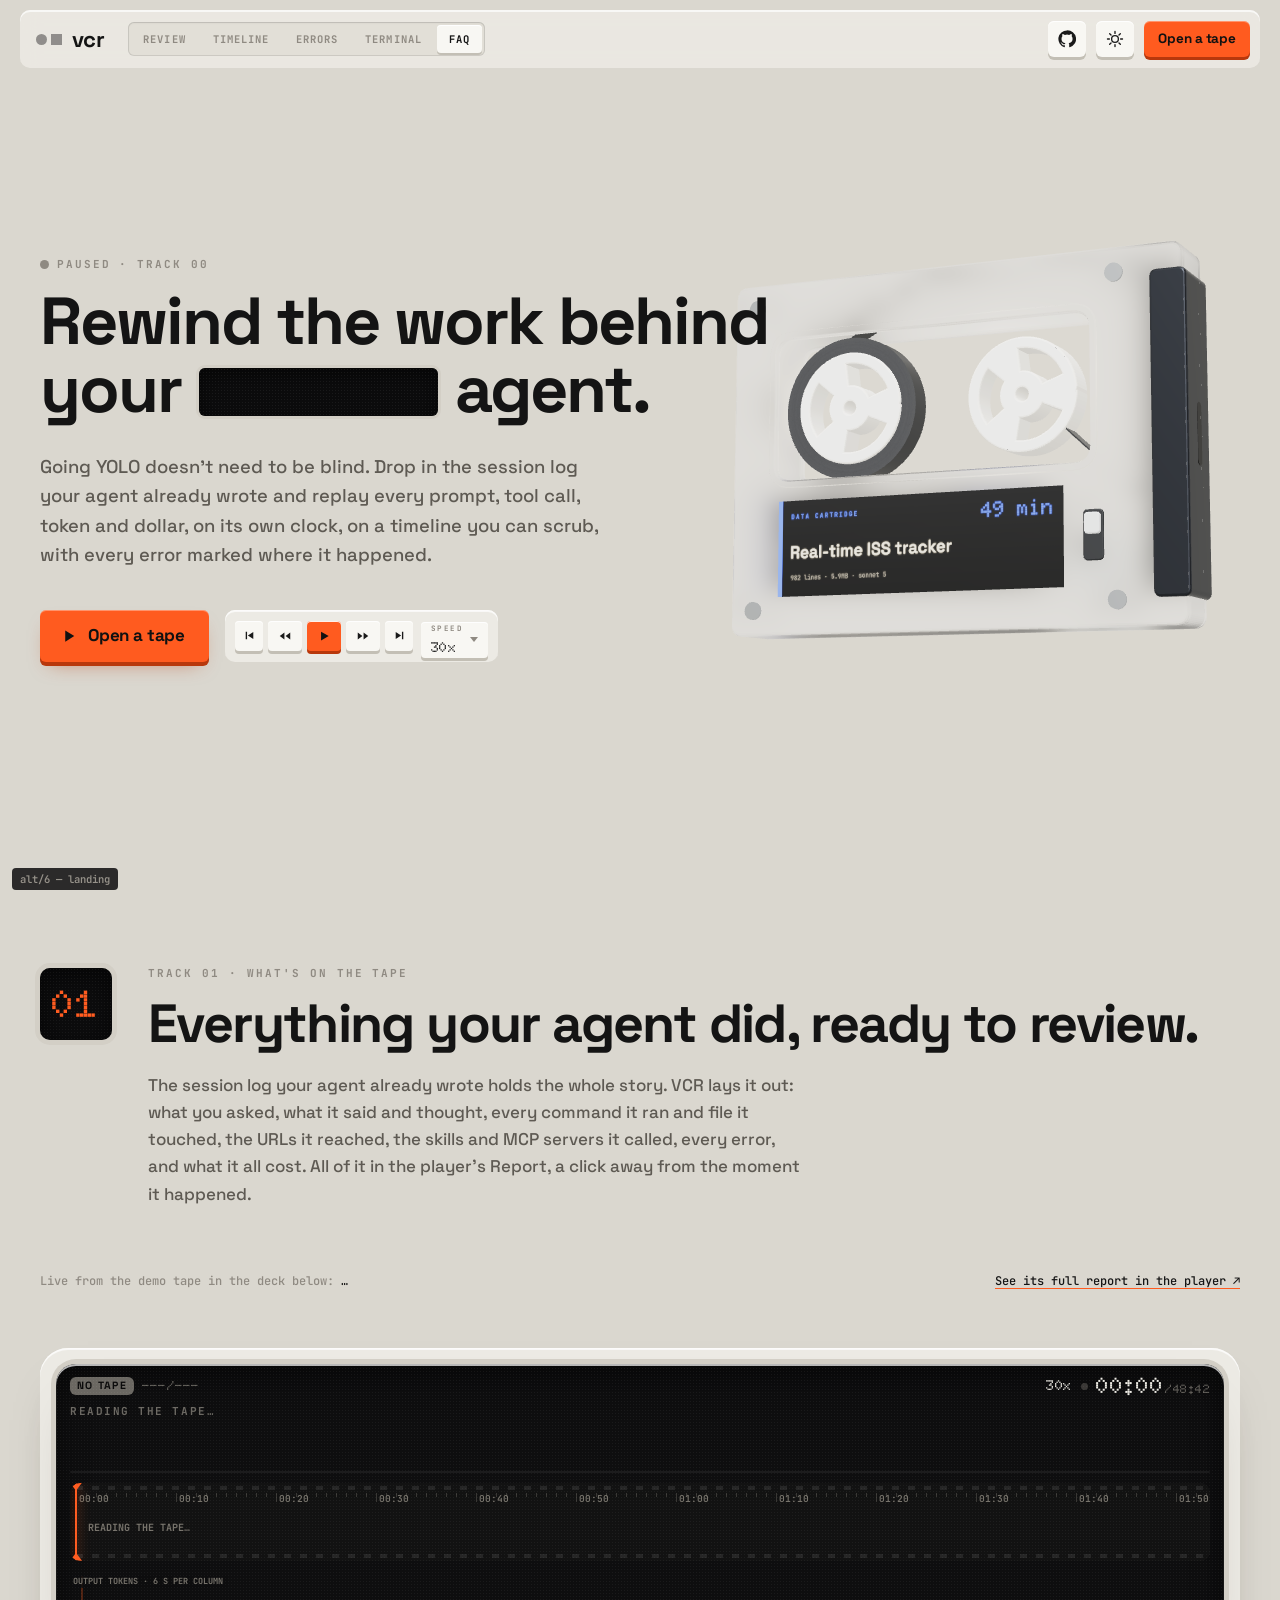
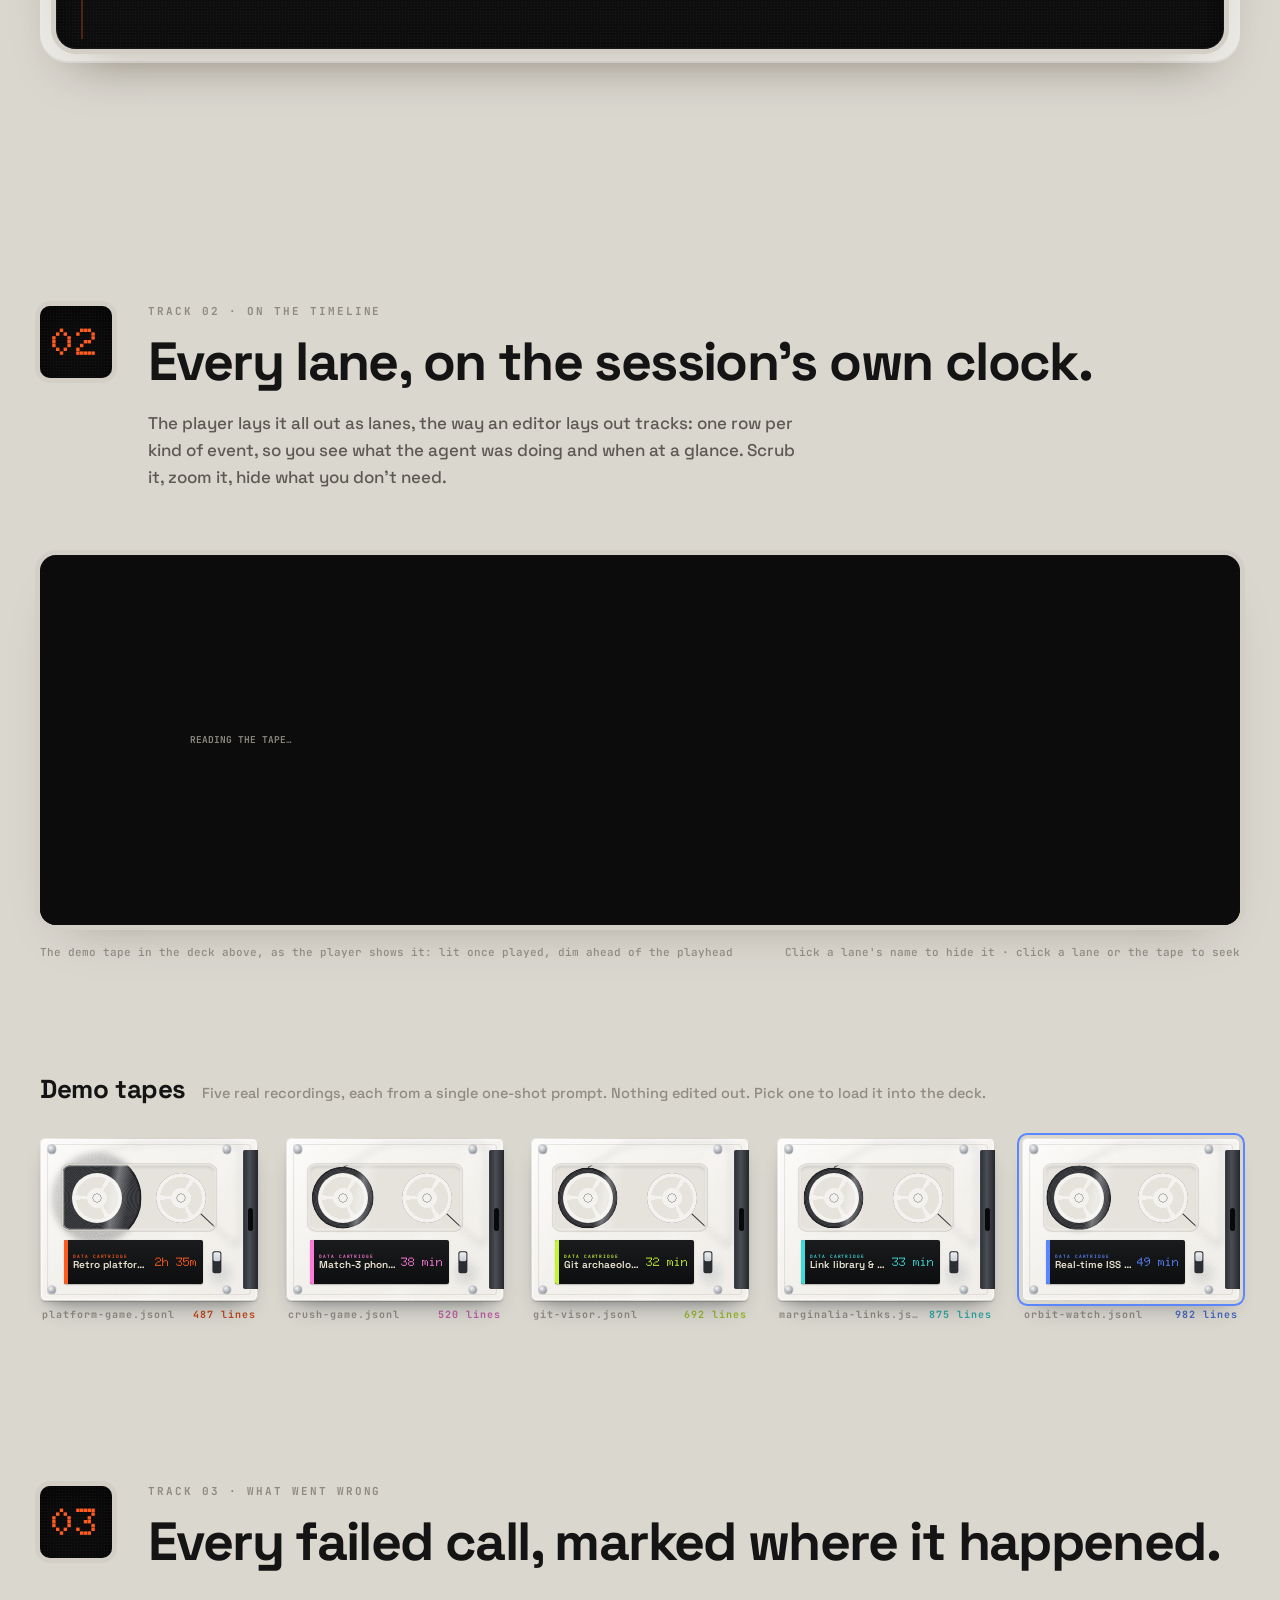
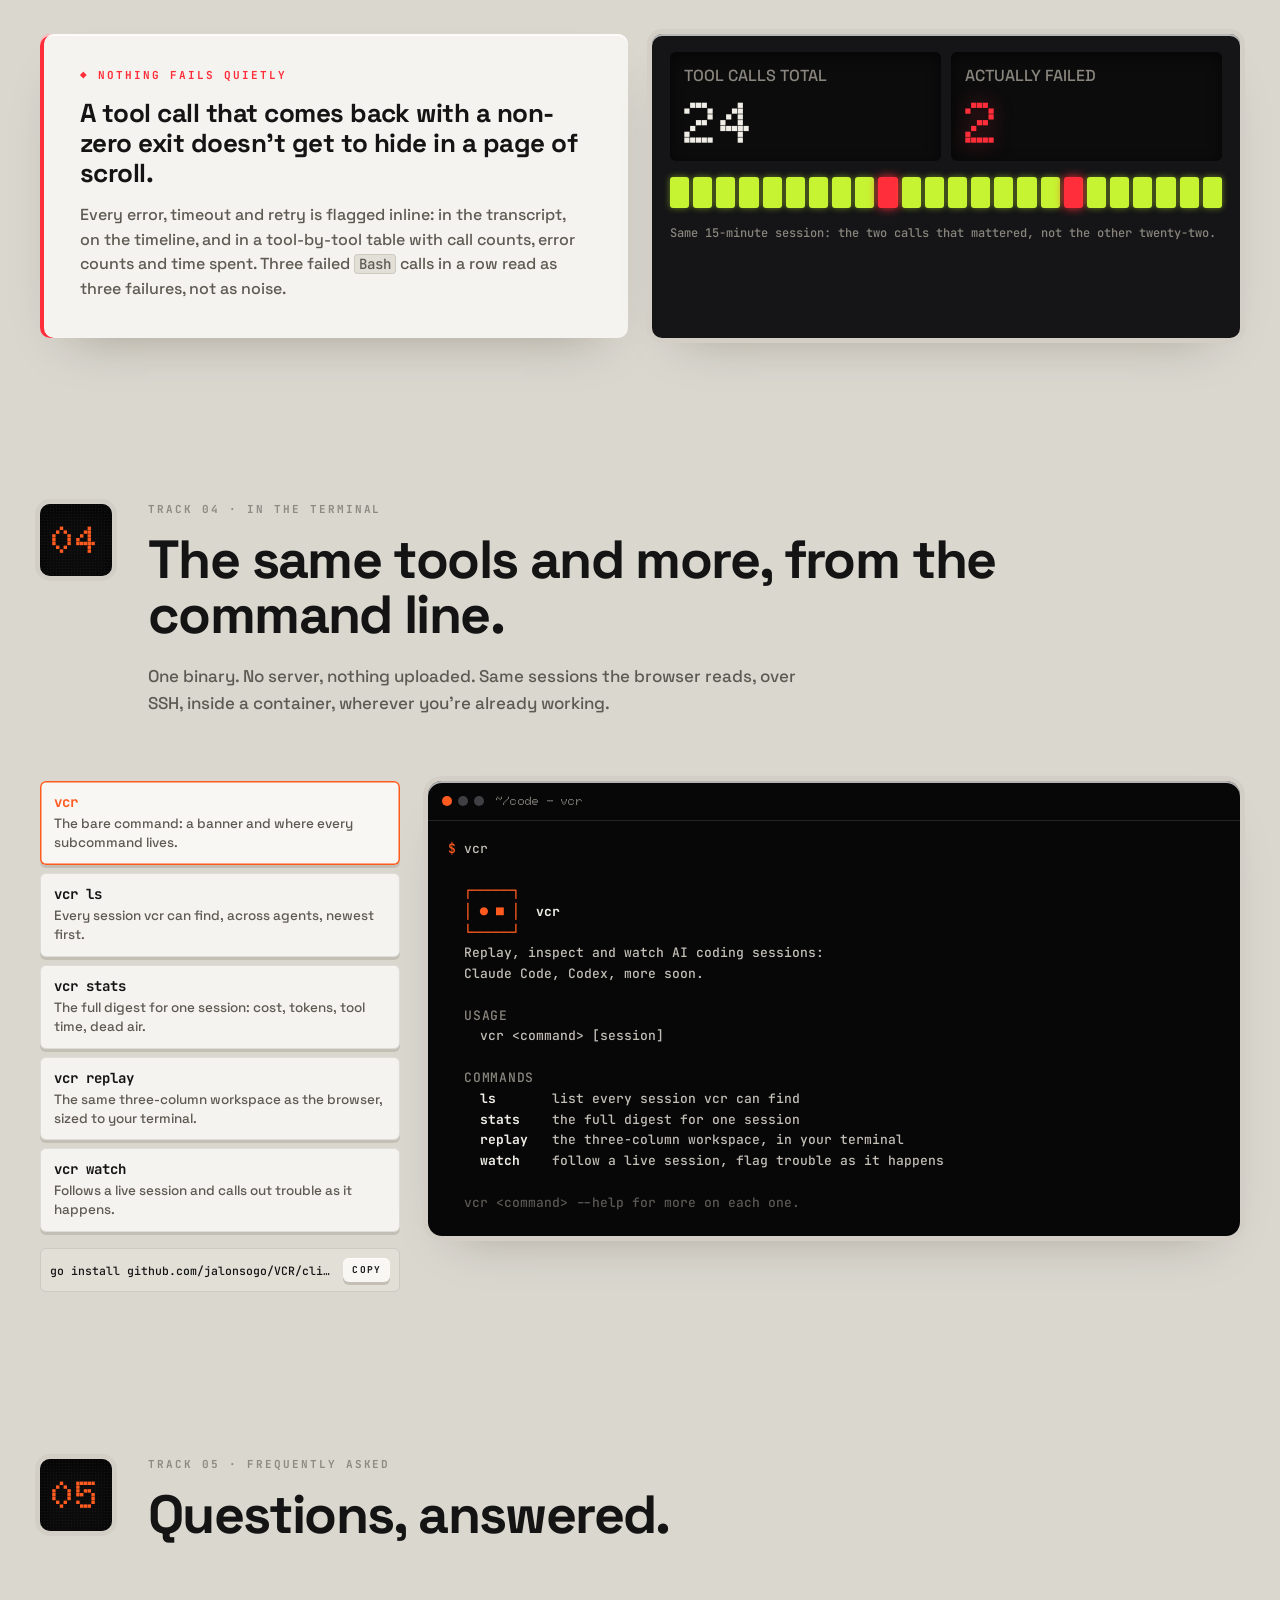
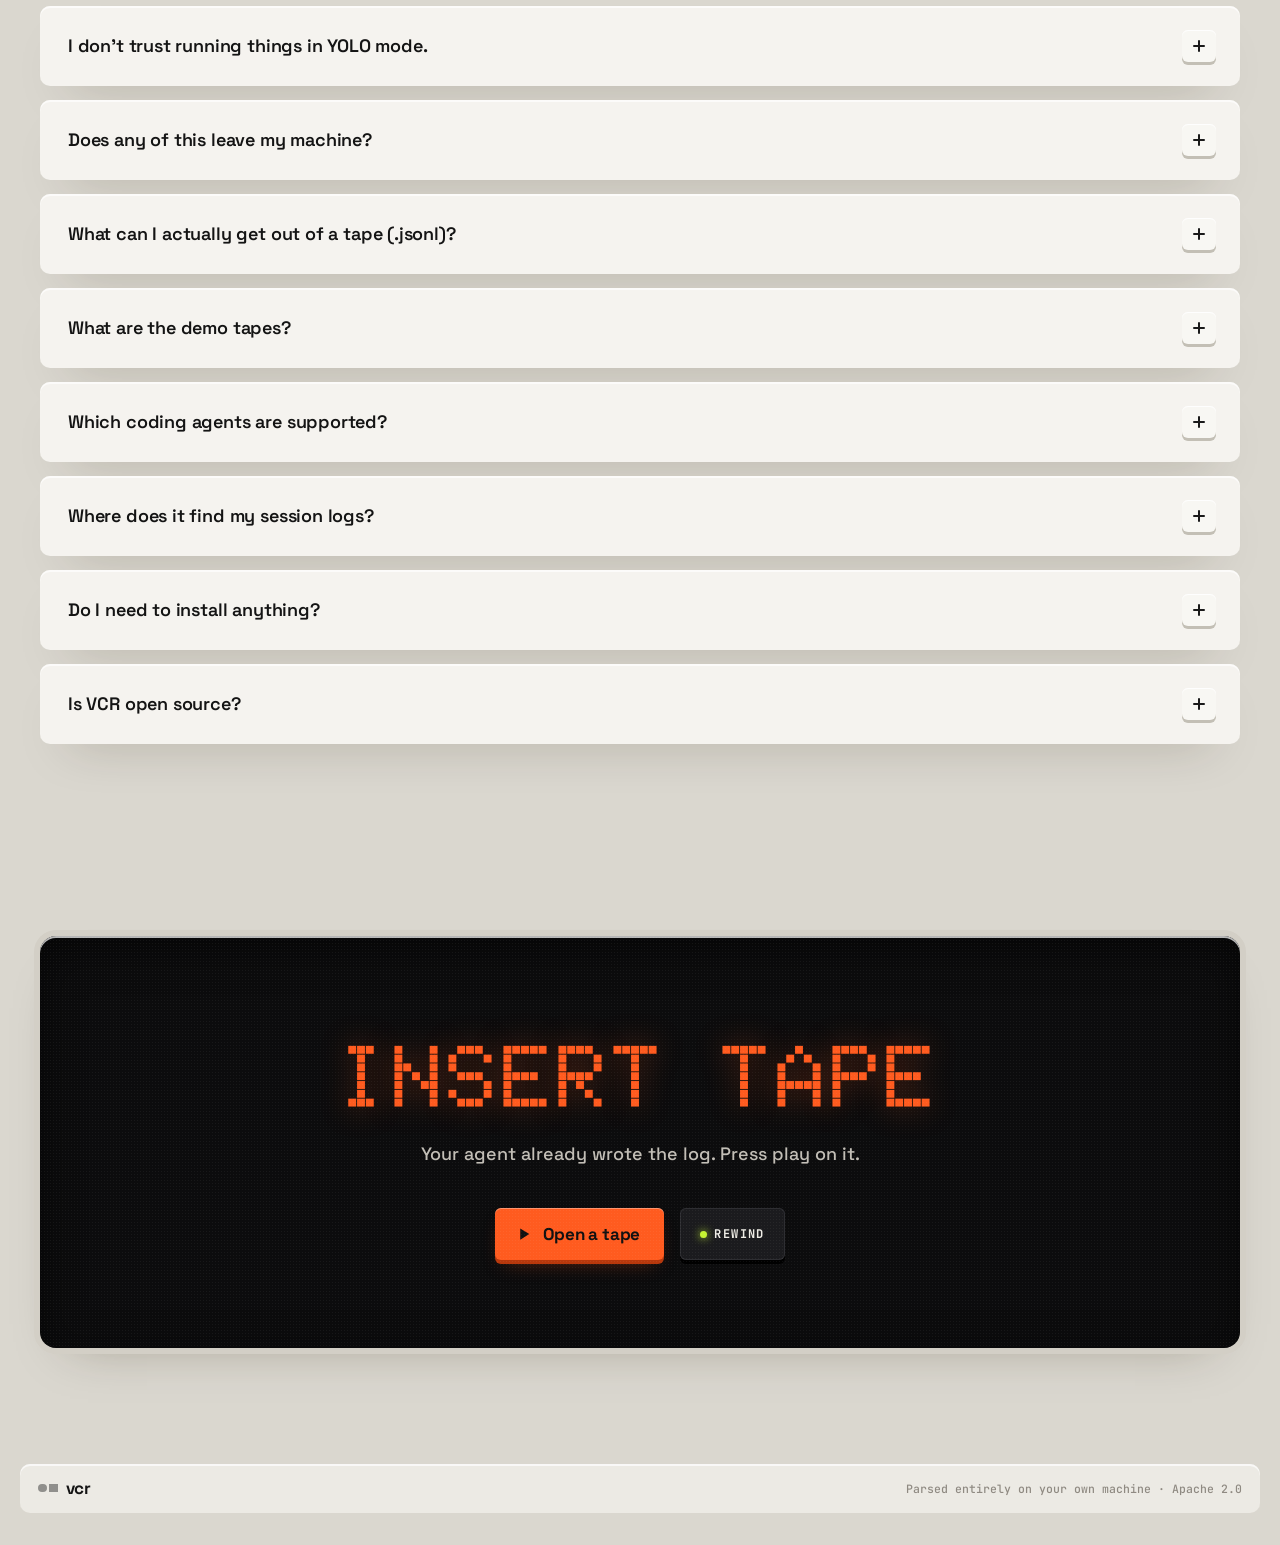
==== index.html @ 1a827876 "Initial commit: VCR landing page, player, and 3D cartridge assets Vendors Three.js r160 locally and " ====
<!doctype html>
<html lang="en">
<head>
<meta charset="utf-8">
<meta name="viewport" content="width=device-width, initial-scale=1">
<meta name="color-scheme" content="light dark">
<title>VCR — Rewind the work</title>
<meta name="description" content="Drop in the session log your coding agent already wrote and replay every prompt, tool call, token and dollar on a timeline you can scrub.">
<link rel="preconnect" href="https://fonts.googleapis.com">
<link rel="preconnect" href="https://fonts.gstatic.com" crossorigin>
<link href="https://fonts.googleapis.com/css2?family=Doto:wght@700;900&family=JetBrains+Mono:wght@400;500;600;700&family=Space+Grotesk:wght@400;500;600;700&display=swap" rel="stylesheet">
<script>
  // Same key as the player, so the theme carries over when you open a tape.
  try { var th = localStorage.getItem('vcr-ds-theme'); if (th === 'dark' || th === 'light') document.documentElement.setAttribute('data-theme', th); } catch (e) {}
</script>
<link rel="stylesheet" href="landing.css">
<link rel="stylesheet" href="cartridge.css">
<link rel="stylesheet" href="shelf.css">
</head>
<body>

<!-- ───────────── Top bar ───────────── -->
<header class="bar" id="bar">
  <a class="brand" href="#top" aria-label="VCR home"><span class="mk" aria-hidden="true"><i class="sp"></i><i class="st"></i></span>vcr</a>
  <nav class="seg nav" aria-label="Sections">
    <a class="seg-btn" href="#review">Review</a>
    <a class="seg-btn" href="#timeline">Timeline</a>
    <a class="seg-btn" href="#errors">Errors</a>
    <a class="seg-btn" href="#cli">Terminal</a>
    <a class="seg-btn" href="#faq">FAQ</a>
  </nav>
  <span class="grow"></span>
  <a class="mini-key" href="https://github.com/jalonsogo/VCR" aria-label="GitHub repository" title="GitHub">
    <svg viewBox="0 0 24 24" class="fill"><path d="M12 .5a11.5 11.5 0 0 0-3.64 22.41c.58.1.79-.25.79-.56v-2c-3.2.7-3.88-1.37-3.88-1.37-.52-1.33-1.28-1.69-1.28-1.69-1.05-.72.08-.7.08-.7 1.16.08 1.77 1.19 1.77 1.19 1.03 1.77 2.7 1.26 3.36.96.1-.75.4-1.26.73-1.55-2.55-.29-5.24-1.28-5.24-5.69 0-1.26.45-2.28 1.19-3.09-.12-.29-.52-1.46.11-3.05 0 0 .97-.31 3.17 1.18a11 11 0 0 1 5.77 0c2.2-1.49 3.17-1.18 3.17-1.18.63 1.59.23 2.76.11 3.05.74.81 1.19 1.83 1.19 3.09 0 4.42-2.69 5.39-5.26 5.68.41.36.78 1.06.78 2.14v3.17c0 .31.21.67.8.56A11.5 11.5 0 0 0 12 .5z"/></svg>
  </a>
  <button class="mini-key theme-key" id="btnTheme" aria-label="Toggle theme" title="Toggle theme (T)">
    <svg class="i-sun" viewBox="0 0 24 24"><circle cx="12" cy="12" r="4.5"/><path d="M12 2v2.5M12 19.5V22M2 12h2.5M19.5 12H22M4.9 4.9l1.8 1.8M17.3 17.3l1.8 1.8M4.9 19.1l1.8-1.8M17.3 6.7l1.8-1.8"/></svg>
    <svg class="i-moon" viewBox="0 0 24 24"><path d="M20 14.5A8 8 0 0 1 9.5 4a8 8 0 1 0 10.5 10.5z"/></svg>
  </button>
  <a class="cta-key sm" href="player.html" data-open-tape>Open a tape</a>
</header>

<main id="top">

  <!-- ───────────── Hero ───────────── -->
  <section class="hero">
    <div class="hero-copy">
      <!-- the tape's status, from the deck below (landing-deck.js) -->
      <p class="eyebrow hero-status" id="heroStatus" data-state="pause"><span class="rec-dot"></span><span id="heroState">PAUSED</span> · TRACK 00</p>
      <h1 class="hero-title">Rewind the work behind <br>your
        <span class="agent-slot" id="agentSlot" aria-live="polite" aria-label="CLAUDE CODE">
          <canvas class="agent-logo" id="agentLogo" aria-hidden="true"></canvas><span class="dot" id="agentName">CLAUDE CODE</span>
        </span>
        agent.
      </h1>
      <p class="lede">Going YOLO doesn't need to be blind. Drop in the session log your agent already wrote and replay every prompt, tool call, token and dollar, on its own clock, on a timeline you can scrub, with every error marked where it happened.</p>
      <div class="cta-row">
        <a class="cta-key" href="player.html" data-open-tape>
          <svg viewBox="0 0 24 24"><path d="M7 4.5v15l12-7.5z"/></svg>Open a tape
        </a>
        <!-- the demo deck's transport and speed, small, beside the main action (cartridge.js finds them by id) -->
        <div class="cart-keys" role="group" aria-label="Play the demo tape">
      <div class="keys">
        <button class="pkey sm" id="startBtn" aria-label="Go to start" title="Go to start (Home)"><svg viewBox="0 0 24 24"><path d="M5 5h2.5v14H5zM19 5.5v13L9 12z"/></svg></button>
        <button class="pkey" id="rewBtn" aria-label="Previous event, hold to rewind" title="Tap: previous event · hold: rewind (←)"><svg viewBox="0 0 24 24"><path d="M11 6 3 12l8 6V6zm10 0-8 6 8 6V6z"/></svg></button>
        <button class="pkey play" id="playBtn" aria-label="Play" title="Play / pause (Space)">
          <svg class="i-play" viewBox="0 0 24 24"><path d="M7 4.5v15l13-7.5z"/></svg>
          <svg class="i-pause" viewBox="0 0 24 24"><path d="M6 4.5h4.5v15H6zM13.5 4.5H18v15h-4.5z"/></svg>
        </button>
        <button class="pkey" id="ffBtn" aria-label="Next event, hold to fast-forward" title="Tap: next event · hold: fast-forward (→)"><svg viewBox="0 0 24 24"><path d="M13 6l8 6-8 6V6zM3 6l8 6-8 6V6z"/></svg></button>
        <button class="pkey sm" id="endBtn" aria-label="Go to end" title="Go to end (End)"><svg viewBox="0 0 24 24"><path d="M16.5 5H19v14h-2.5zM5 5.5v13L15 12z"/></svg></button>
      </div>
      <div class="speed-menu">
        <button class="speed-btn" id="speedBtn" aria-haspopup="true" aria-expanded="false" aria-controls="speedPop" title="Speed and skip idle">
          <span class="speed-lbl">SPEED</span><b class="dot" id="speedBtnVal">30×</b><i class="caret" aria-hidden="true"></i>
        </button>
        <div class="speed-pop" id="speedPop" role="group" aria-label="Playback speed and skip idle" hidden>
          <div class="speed-row">
            <button class="pkey sm" id="speedDown" aria-label="Slower" title="Slower">−</button>
            <span class="speed-val dot" id="speedVal" aria-live="polite">30×</span>
            <button class="pkey sm" id="speedUp" aria-label="Faster" title="Faster">+</button>
          </div>
          <button class="tog-key" id="skipBtn" aria-pressed="false" title="Jump over the silences while playing"><i class="led"></i>SKIP IDLE</button>
        </div>
      </div>
        </div>
      </div>
    </div>

    <!-- a demo tape in 3D: drag to turn it; the deck below plays it (cartridge.js) -->
    <figure class="cart-stage hero-cart" id="stage" data-demo="orbit-watch" data-keys="deck" data-fit="tight">
      <canvas id="cv" aria-label="A 3D data cartridge holding a demo session. Drag to turn it."></canvas>
      <p class="cart-hint">Drag to turn · double-click to face it</p>
      <p class="cart-fallback"><span>This browser can&rsquo;t draw 3D. <a href="player.html">Open the player</a> instead.</span></p>
    </figure>
  </section>

  <!-- ───────────── Track 01: what's on the tape ───────────── -->
  <section class="track" id="review">
    <header class="track-head">
      <span class="track-no dot">01</span>
      <div>
        <p class="eyebrow">TRACK 01 · WHAT'S ON THE TAPE</p>
        <h2>Everything your agent did, ready to review.</h2>
        <p class="sub">The session log your agent already wrote holds the whole story. VCR lays it out: what you asked, what it said and thought, every command it ran and file it touched, the URLs it reached, the skills and MCP servers it called, every error, and what it all cost. All of it in the player's Report, a click away from the moment it happened.</p>
      </div>
    </header>
    <!-- live from the tape in the hero (landing-deck.js, alt/shared/tape-report.js) -->
    <p class="inv-note"><span>Live from the demo tape in the deck below: <b id="invTitle">…</b></span><a class="inv-link" id="invLink" href="player.html?view=report">See its full report in the player ↗</a></p>
    <div class="inv" id="inventory" aria-live="polite"></div>
  </section>

  <!-- the deck that plays the tape in the hero -->
  <section class="hero-deck" aria-label="Play the demo tape">
    <div class="deck">
      <div class="d5-screen" id="scr" data-kind="none" aria-live="off">
        <div class="d5-top"><span class="d5-kind" id="scrKind">NO TAPE</span><span class="d5-idx dot" id="scrIdx">---/---</span><span class="d5-gap"></span><span class="d5-state dot" id="scrState">❚❚</span></div>
        <div class="d5-clock dot"><span id="scrClock">00:00</span><span class="d5-total" id="scrTotal">/00:00</span></div>
        <div class="d5-main" id="scrMain"><div class="d5-title" id="scrTitle">—</div><div class="d5-body" id="scrBody"></div><div class="d5-run"><i id="scrRun"></i></div></div>
        <div class="d5-tapewrap">
          <canvas class="d5-tape" id="tape" role="slider" tabindex="0" aria-label="Tape. Drag it, or use the arrow keys" aria-valuemin="0" aria-valuemax="100"></canvas>
          <div class="d5-playhead" aria-hidden="true"></div>
        </div>
        <canvas class="d5-viz" id="viz" aria-label="Output tokens per 6 seconds. Hover a column for details."></canvas>
        <div class="d5-tip" id="vizTip" role="tooltip" hidden></div>
      </div>
      </div>
    </div>
  </section>

  <!-- ───────────── Track 02: on the timeline ───────────── -->
  <section class="track" id="timeline">
    <header class="track-head">
      <span class="track-no dot">02</span>
      <div>
        <p class="eyebrow">TRACK 02 · ON THE TIMELINE</p>
        <h2>Every lane, on the session's own clock.</h2>
        <p class="sub">The player lays it all out as lanes, the way an editor lays out tracks: one row per kind of event, so you see what the agent was doing and when at a glance. Scrub it, zoom it, hide what you don't need.</p>
      </div>
    </header>

    <!-- the player's lanes and its tape, following the tape in the hero (landing-deck.js) -->
    <figure class="lanes" id="lanes">
      <canvas id="lanesCv" role="slider" tabindex="0" aria-label="The demo session's lanes and tape. Click to seek." aria-valuemin="0" aria-valuemax="100"></canvas>
      <figcaption><span>The demo tape in the deck above, as the player shows it: lit once played, dim ahead of the playhead</span><span>Click a lane's name to hide it · click a lane or the tape to seek</span></figcaption>
    </figure>

    <!-- demo tapes -->
    <div class="shelf-head">
      <h3 class="shelf-title">Demo tapes</h3>
      <p>Five real recordings, each from a single one-shot prompt. Nothing edited out. Pick one to load it into the deck.</p>
    </div>
    <!-- the demo tapes as small cartridges: one loads into the deck above (cartridge.js builds them) -->
    <div class="mshelf" id="picker" role="group" aria-label="Demo tapes: load one into the deck above"></div>
  </section>

  <!-- ───────────── Track 03: errors ───────────── -->
  <section class="track" id="errors">
    <header class="track-head">
      <span class="track-no dot">03</span>
      <div>
        <p class="eyebrow">TRACK 03 · WHAT WENT WRONG</p>
        <h2>Every failed call, marked where it happened.</h2>
      </div>
    </header>

    <div class="err-grid">
      <article class="err-lead">
        <p class="eyebrow err">◆ NOTHING FAILS QUIETLY</p>
        <h3>A tool call that comes back with a non-zero exit doesn't get to hide in a page of scroll.</h3>
        <p>Every error, timeout and retry is flagged inline: in the transcript, on the timeline, and in a tool-by-tool table with call counts, error counts and time spent. Three failed <code>Bash</code> calls in a row read as three failures, not as noise.</p>
      </article>
      <div class="scope">
        <div class="scope-gauges">
          <div class="big-gauge"><span class="g-lab">TOOL CALLS TOTAL</span><span class="dot big-num">24</span></div>
          <div class="big-gauge err"><span class="g-lab">ACTUALLY FAILED</span><span class="dot big-num">2</span></div>
        </div>
        <div class="led-strip" id="ledStrip" aria-label="24 tool calls, 2 failed"></div>
        <p class="barnote">Same 15-minute session: the two calls that mattered, not the other twenty-two.</p>
      </div>
    </div>
  </section>

  <!-- ───────────── Track 04: terminal ───────────── -->
  <section class="track" id="cli">
    <header class="track-head">
      <span class="track-no dot">04</span>
      <div>
        <p class="eyebrow">TRACK 04 · IN THE TERMINAL</p>
        <h2>The same tools and more, from the command line.</h2>
        <p class="sub">One binary. No server, nothing uploaded. Same sessions the browser reads, over SSH, inside a container, wherever you're already working.</p>
      </div>
    </header>

    <div class="cli-grid">
      <div class="cmd-list" role="tablist" aria-label="Commands">
        <button class="cmd on" role="tab" aria-selected="true" data-pane="vcr"><b>vcr</b><span>The bare command: a banner and where every subcommand lives.</span></button>
        <button class="cmd" role="tab" aria-selected="false" data-pane="ls"><b>vcr ls</b><span>Every session vcr can find, across agents, newest first.</span></button>
        <button class="cmd" role="tab" aria-selected="false" data-pane="stats"><b>vcr stats</b><span>The full digest for one session: cost, tokens, tool time, dead air.</span></button>
        <button class="cmd" role="tab" aria-selected="false" data-pane="replay"><b>vcr replay</b><span>The same three-column workspace as the browser, sized to your terminal.</span></button>
        <button class="cmd" role="tab" aria-selected="false" data-pane="watch"><b>vcr watch</b><span>Follows a live session and calls out trouble as it happens.</span></button>
        <div class="cli-install">
          <code>go install github.com/jalonsogo/VCR/cli@latest</code>
          <button class="tog-key sm" data-copy="go install github.com/jalonsogo/VCR/cli@latest">COPY</button>
        </div>
      </div>

      <div class="term" aria-live="polite">
        <div class="term-bar"><span class="dots"><i></i><i></i><i></i></span><span class="dot">~/code — vcr</span></div>
<pre class="pane on" data-pane="vcr"><span class="pr">$</span> vcr

  <span class="o">┌─────┐</span>
  <span class="o">│ ● ■ │</span>  <b>vcr</b>
  <span class="o">└─────┘</span>
  Replay, inspect and watch AI coding sessions:
  Claude Code, Codex, more soon.

  <span class="h">USAGE</span>
    vcr &lt;command&gt; [session]

  <span class="h">COMMANDS</span>
    <b>ls</b>       list every session vcr can find
    <b>stats</b>    the full digest for one session
    <b>replay</b>   the three-column workspace, in your terminal
    <b>watch</b>    follow a live session, flag trouble as it happens

  <span class="m">vcr &lt;command&gt; --help for more on each one.</span></pre>
<pre class="pane" data-pane="ls"><span class="pr">$</span> vcr ls

  <span class="h">AGENT        SESSION       STARTED     DUR       TOOLS</span>
  Claude Code  1c0de456  <span class="o">●</span>  12:14       15m 10s     24
  Claude Code  8ab21f90     09:02       41m 22s    118
  Codex        rollout-2f7c Yesterday   6m 04s     19
<span class="cur">▌</span></pre>
<pre class="pane" data-pane="stats"><span class="pr">$</span> vcr stats 1c0de456
  <span class="m">──────────────────────────────────────────────</span>
  Duration   15m 10s          Cost  <b>$5.15</b>
  Tokens     978.0k in · 3.0k out · 373.4k cache read
  Activity   1 prompts · 25 responses · 24 tool calls
  Tool time  3m 20s  <span class="m">(30% of wall time)</span>
  Dead air   7m 40s  <span class="m">(70%) across 11 gaps</span>
  Errors     <span class="e">2</span>

  <span class="h">TOOL       CALLS  ERR    TIME  SHARE</span>
  Bash       9  <span class="e">  2</span>  1m 42s  <span class="o">████████████</span><span class="m">████████</span>
  Edit       6    0     48s  <span class="o">██████</span><span class="m">██████████████</span>
  Grep       5    0     31s  <span class="o">████</span><span class="m">████████████████</span>
  Read       4    0     19s  <span class="o">██</span><span class="m">██████████████████</span>
<span class="cur">▌</span></pre>
<pre class="pane" data-pane="replay"><span class="pr">$</span> vcr replay 1c0de456
  <span class="h">SESSION  SCRIPT  TASK  LOG  STATS</span>               <span class="o">● FOLLOW</span>
  <span class="o">▶</span> 09:00:00  <span class="o">PROMPT</span>  Refactor the auth middleware
    09:01:00  CLAUDE  → Bash
    09:01:00  <span class="g">BASH</span>    go test ./...
    09:02:00  <span class="g">GREP</span>    guard
    09:03:00  <span class="g">EDIT</span>    guard
    09:05:00  <span class="g">BASH</span>    go test ./...  <span class="e">◆ exit 1</span>

  <span class="h">REPLAY</span>   |◀  ◀◀  <span class="o">▶</span>  ▶▶  ▶|    1× 2× <span class="o">10×</span> 60×   ○ SKIP DEAD AIR
  PROMPT     <span class="o">■</span>
  BASH       ·· <span class="g">■■</span> ······ <span class="g">■</span> ····· <span class="e">■</span> ···
  EDIT       ········ <span class="g">■■■</span> ··········
  <span class="m">tab · q</span></pre>
<pre class="pane" data-pane="watch"><span class="pr">$</span> vcr watch
  12:20:08  <span class="e">WARN</span>  tool-errors  3 tool calls failed in a row
  12:22:15  <span class="e">WARN</span>  context      context 88% full (176,336 of 200,000)
                         <span class="m">a compaction is coming, anything not written</span>
                         <span class="m">down is about to be summarised away</span>
  12:24:41  <span class="o">INFO</span>  cache-cold   prompt cache missed on 133,363 tokens
<span class="cur">▌</span></pre>
      </div>
    </div>
  </section>

  <!-- ───────────── Track 05: FAQ ───────────── -->
  <section class="track" id="faq">
    <header class="track-head">
      <span class="track-no dot">05</span>
      <div>
        <p class="eyebrow">TRACK 05 · FREQUENTLY ASKED</p>
        <h2>Questions, answered.</h2>
      </div>
    </header>
    <div class="faq">
      <details>
        <summary>I don't trust running things in YOLO mode.<i class="pm" aria-hidden="true"></i></summary>
        <div class="ans">
          <p>Fair. Run the agent inside a <a href="https://docs.docker.com/ai/sandboxes/">Docker Sandbox</a> instead, an isolated environment that keeps YOLO's blast radius off your actual machine, so replaying the session afterwards isn't the only safety net.</p>
          <p>If you'd rather have a GUI on top of that than drive sandboxes from a terminal, <a href="http://useden.ai">den</a> is an ADE (Agentic Development Environment) built around exactly this: Docker Sandbox support with no command line required, and it can export a sandboxed session's log straight to VCR.</p>
        </div>
      </details>
      <details>
        <summary>Does any of this leave my machine?<i class="pm" aria-hidden="true"></i></summary>
        <div class="ans"><p>No. The <code>.jsonl</code> is read with the local File API and parsed in the page: no server, no build step, no upload. That holds whether you drop a tape on the deck or open one with <code>vcr replay</code> in a terminal.</p></div>
      </details>
      <details>
        <summary>What can I actually get out of a tape (.jsonl)?<i class="pm" aria-hidden="true"></i></summary>
        <div class="ans">
          <p>The whole session, not a summary of it. Every tape carries:</p>
          <ul class="ticks">
            <li>Wall-clock duration</li><li>Every prompt and response</li><li>Tool calls, with arguments and results</li>
            <li>Errors and timeouts, marked where they happened</li><li>Token counts: input, output, cache</li><li>Cost, in dollars</li>
            <li>URLs and endpoints it touched</li><li>Model and stop reason</li><li>Busiest tool</li>
          </ul>
          <p>If the session ran inside a Docker Sandbox on version 0.42 or later, the <code>.jsonl</code> also carries policy hits: the network and permission rules that fired during the run. A sandbox isn't required, though.</p>
        </div>
      </details>
      <details>
        <summary>What are the demo tapes?<i class="pm" aria-hidden="true"></i></summary>
        <div class="ans"><p>Five real recordings, not scripted demos. Each one started from a single one-shot prompt, copy-pasted into the agent and then left alone to build, test and (usually) get it running. Nothing has been edited out of the log afterwards.</p></div>
      </details>
      <details>
        <summary>Which coding agents are supported?<i class="pm" aria-hidden="true"></i></summary>
        <div class="ans"><p>Claude Code today. OpenAI Codex is experimental; Gemini CLI, Cursor, GitHub Copilot and Kiro are next. The session format each of them writes is public, so adding a reader for one is a parser, not a rewrite.</p></div>
      </details>
      <details>
        <summary>Where does it find my session logs?<i class="pm" aria-hidden="true"></i></summary>
        <div class="ans"><p>It doesn't go looking. You hand it one. Claude Code writes to <code>~/.claude/projects/</code>, Codex to <code>~/.codex/sessions/</code>.</p></div>
      </details>
      <details>
        <summary>Do I need to install anything?<i class="pm" aria-hidden="true"></i></summary>
        <div class="ans"><p>Not to use the deck: that's just a browser tab. A CLI is also there if you'd rather stay in the terminal: <code>vcr ls</code>, <code>stats</code>, <code>replay</code> and <code>watch</code>.</p></div>
      </details>
      <details>
        <summary>Is VCR open source?<i class="pm" aria-hidden="true"></i></summary>
        <div class="ans"><p>Yes, <a href="https://github.com/jalonsogo/VCR/blob/main/LICENSE">Apache 2.0</a>. The source, the parser and this page are all on <a href="https://github.com/jalonsogo/VCR">GitHub</a>.</p></div>
      </details>
    </div>
  </section>

  <!-- closing CTA -->
  <section class="outro">
    <div class="outro-screen">
      <p class="dot outro-big">INSERT TAPE</p>
      <p>Your agent already wrote the log. Press play on it.</p>
      <div class="cta-row center">
        <a class="cta-key" href="player.html" data-open-tape><svg viewBox="0 0 24 24"><path d="M7 4.5v15l12-7.5z"/></svg>Open a tape</a>
        <a class="tog-key big" href="#top"><i class="led on"></i>REWIND</a>
      </div>
    </div>
  </section>
</main>

<footer class="foot">
  <a class="brand" href="#top" aria-label="VCR home"><span class="mk" aria-hidden="true"><i class="sp"></i><i class="st"></i></span>vcr</a>
  <span class="grow"></span>
  <span class="dim">Parsed entirely on your own machine · Apache 2.0</span>
</footer>

<div class="alt-tag" aria-hidden="true">alt/6 — landing</div>
<div class="toast dot" id="toast" role="status"></div>

<script src="vendor/three.min.js"></script>
<script src="landing.js"></script>
<script src="../shared/parse-tape.js"></script>
<script src="../shared/tape-report.js"></script>
<script src="cart3d.js"></script>
<script src="cartridge.js"></script>
<script src="landing-deck.js"></script>
</body>
</html>
---- landing.css ----
/* ==========================================================================
   VCR · alt/6 — landing page in the Deck Studio language.
   Tokens are copied verbatim from style.css so the page and the player read
   as one product; everything below the tokens is landing-only.
   ========================================================================== */
:root {
  /* event-kind accents (same in both themes: they live on black hardware) */
  --orange: #FF5B1F;
  --c-prompt: #FF5B1F;
  --c-text: #5A86FF;
  --c-thinking: #8C8880;
  --c-bash: #C6F432;
  --c-read: #3DDBD9;
  --c-write: #FF7AD9;
  --c-edit: #FFC83D;
  --c-skill: #B18CFF;
  --c-other: #9AA0A6;
  --err: #FF2E3A;
  --ok: #7FC400;

  /* "hardware black": screen, tape and timeline bay in both themes */
  --hw-bg: #0C0C0D;
  --hw-bg-2: #111113;
  --hw-panel: #151517;
  --hw-panel-2: #1B1B1E;
  --hw-line: #242427;
  --hw-line-2: #2E2E32;
  --hw-line-3: #3F3F44;
  --hw-fg: #EFEDE6;
  --hw-fg-2: #C2BEB6;
  --hw-fg-3: #8A867E;
  --hw-fg-4: #5B5853;
  --hw-wave: #3A3936;
  --hw-wave-hi: #EFEDE6;

  /* device body (light) */
  --desk: #DAD7CF;
  --body: #ECEAE4;
  --body-2: #E2DFD7;
  --ink: #141414;
  --ink-2: #5E5A53;
  --ink-3: #8F8A82;
  --line: rgba(20, 20, 20, .10);
  --line-2: rgba(20, 20, 20, .18);
  --key: #F8F7F3;
  --key-ink: #1A1A1A;
  --key-lip: #C3BFB5;
  --key-hi: rgba(255, 255, 255, .9);
  --panel: #F5F3EF;
  --card: #FFFFFF;
  --bezel: #D3CFC6;
  --shadow: 0 24px 50px -30px rgba(40, 30, 10, .35), 0 2px 0 rgba(255,255,255,.7) inset;
  --soft: rgba(255, 91, 31, .12);

  /* one radius scale for the whole deck:
     r-1 small bits and buttons nested in a control, r-2 keys, controls and
     cards, r-3 the panels and bays that hold them */
  --r-1: 4px;
  --r-2: 6px;
  --r-3: 10px;

  --left: 300px;
  --right: 330px;
  --tl-h: 40vh;

  --f-ui: "Space Grotesk", ui-sans-serif, system-ui, -apple-system, "Segoe UI", sans-serif;
  --f-dot: "Doto", "DotGothic16", "JetBrains Mono", ui-monospace, monospace;
  --f-mono: "JetBrains Mono", ui-monospace, "SF Mono", Menlo, Consolas, monospace;
  --ease-out: cubic-bezier(.2, .8, .2, 1);
  --ease-spring: cubic-bezier(.34, 1.56, .64, 1);
  color-scheme: light;
}

@media (prefers-color-scheme: dark) {
  :root:not([data-theme="light"]) {
    --desk: #0E0E0F; --body: #1B1B1D; --body-2: #232326;
    --ink: #F2F0EA; --ink-2: #A29E97; --ink-3: #6E6A64;
    --line: rgba(255, 255, 255, .08); --line-2: rgba(255, 255, 255, .14);
    --key: #2B2B2F; --key-ink: #F2F0EA; --key-lip: #0B0B0C; --key-hi: rgba(255, 255, 255, .08);
    --panel: #141416; --card: #1F1F22; --bezel: #2A2A2D;
    --shadow: 0 24px 60px -30px rgba(0,0,0,.8), 0 1px 0 rgba(255,255,255,.05) inset;
    color-scheme: dark;
  }
}
:root[data-theme="dark"] {
  --desk: #0E0E0F; --body: #1B1B1D; --body-2: #232326;
  --ink: #F2F0EA; --ink-2: #A29E97; --ink-3: #6E6A64;
  --line: rgba(255, 255, 255, .08); --line-2: rgba(255, 255, 255, .14);
  --key: #2B2B2F; --key-ink: #F2F0EA; --key-lip: #0B0B0C; --key-hi: rgba(255, 255, 255, .08);
  --panel: #141416; --card: #1F1F22; --bezel: #2A2A2D;
  --shadow: 0 24px 60px -30px rgba(0,0,0,.8), 0 1px 0 rgba(255,255,255,.05) inset;
  color-scheme: dark;
}


/* ---------- base ---------- */
*, *::before, *::after { box-sizing: border-box; }
html { scroll-behavior: smooth; scroll-padding-top: 80px; }
@media (prefers-reduced-motion: reduce) { html { scroll-behavior: auto; } *, *::before, *::after { animation-duration: 0s !important; transition-duration: 0s !important; } }
body {
  margin: 0; background: var(--desk); color: var(--ink);
  font: 500 16px/1.55 var(--f-ui);
  -webkit-font-smoothing: antialiased; -webkit-tap-highlight-color: transparent;
}
a { color: inherit; }
button { font: inherit; color: inherit; border: 0; background: none; padding: 0; cursor: pointer; }
:focus-visible { outline: 2px solid var(--orange); outline-offset: 3px; }
.dot { font-family: var(--f-dot); font-weight: 900; letter-spacing: .02em; font-variant-numeric: tabular-nums; }
.dim { color: var(--ink-3); }
.grow { flex: 1 1 auto; }
code { font: 500 .88em var(--f-mono); padding: 1px 5px; border-radius: var(--r-1); background: var(--body-2); box-shadow: inset 0 0 0 1px var(--line); }
svg { flex: none; }
main { max-width: 1240px; margin: 0 auto; padding: 0 20px; }

/* ---------- shared controls (same recipes as the player) ---------- */
.seg { display: inline-flex; padding: 3px; gap: 3px; background: var(--body-2); border-radius: var(--r-2); box-shadow: inset 0 1px 2px rgba(0,0,0,.08), inset 0 0 0 1px var(--line); }
.seg-btn { display: inline-flex; align-items: center; height: 28px; padding: 0 12px; border-radius: var(--r-1); font: 700 10.5px/1 var(--f-mono); letter-spacing: .1em; text-transform: uppercase; color: var(--ink-3); text-decoration: none; transition: color .15s, background .15s; white-space: nowrap; }
.seg-btn:hover { color: var(--ink); }
.seg-btn.on { color: var(--ink); background: var(--key); box-shadow: 0 2px 0 var(--key-lip), inset 0 1px 0 var(--key-hi); }

.mini-key {
  flex: none; width: 38px; height: 36px; border-radius: var(--r-2);
  display: grid; place-items: center; text-decoration: none;
  background: var(--key); color: var(--key-ink);
  box-shadow: 0 3px 0 var(--key-lip), inset 0 1px 0 var(--key-hi);
  transition: transform .08s, box-shadow .08s;
}
.mini-key:active { transform: translateY(2px); box-shadow: 0 1px 0 var(--key-lip), inset 0 1px 0 var(--key-hi); }
.mini-key svg { width: 18px; height: 18px; fill: none; stroke: currentColor; stroke-width: 1.8; stroke-linecap: round; }
.mini-key svg.fill { fill: currentColor; stroke: none; }
.theme-key .i-moon { display: none; fill: currentColor; stroke: none; }
:root[data-theme="dark"] .theme-key .i-sun { display: none; }
:root[data-theme="dark"] .theme-key .i-moon { display: block; }
@media (prefers-color-scheme: dark) {
  :root:not([data-theme="light"]) .theme-key .i-sun { display: none; }
  :root:not([data-theme="light"]) .theme-key .i-moon { display: block; }
}

.tog-key {
  flex: none; display: inline-flex; align-items: center; justify-content: center; gap: 7px;
  height: 30px; padding: 0 12px; border-radius: var(--r-2); text-decoration: none;
  background: var(--key); color: var(--key-ink);
  font: 700 10.5px/1 var(--f-mono); letter-spacing: .12em; white-space: nowrap;
  box-shadow: 0 3px 0 var(--key-lip), inset 0 1px 0 var(--key-hi);
  transition: transform .07s, box-shadow .07s, color .15s;
}
.tog-key:active, .tog-key.down { transform: translateY(2px); box-shadow: 0 1px 0 var(--key-lip), inset 0 1px 0 var(--key-hi); }
.tog-key.sm { height: 24px; padding: 0 9px; font-size: 9.5px; }
.tog-key.big { height: 52px; padding: 0 20px; font-size: 12px; box-shadow: 0 4px 0 var(--key-lip), 0 8px 14px -8px rgba(0,0,0,.4), inset 0 1px 0 var(--key-hi); }
.tog-key.big:active { transform: translateY(3px); box-shadow: 0 1px 0 var(--key-lip), inset 0 1px 0 var(--key-hi); }
.led { width: 7px; height: 7px; border-radius: 50%; background: var(--line-2); flex: none; transition: background-color .15s, box-shadow .15s; }
.led.on, [aria-expanded="true"] > .led { background: var(--c-bash); box-shadow: 0 0 8px var(--c-bash); }

/* the one orange key: primary action everywhere */
.cta-key {
  display: inline-flex; align-items: center; justify-content: center; gap: 10px;
  height: 52px; padding: 0 24px 0 20px; border-radius: var(--r-2); text-decoration: none;
  background: var(--orange); color: #111; font: 700 17px/1 var(--f-ui); letter-spacing: -.01em; white-space: nowrap;
  box-shadow: 0 4px 0 #B8380C, 0 10px 20px -10px rgba(184, 56, 12, .6), inset 0 1px 0 rgba(255,255,255,.35);
  transition: transform .07s, box-shadow .07s;
}
.cta-key svg { width: 18px; height: 18px; fill: currentColor; }
.cta-key:active { transform: translateY(3px); box-shadow: 0 1px 0 #B8380C, inset 0 1px 0 rgba(255,255,255,.35); }
.cta-key.sm { height: 36px; padding: 0 14px; font-size: 13.5px; box-shadow: 0 3px 0 #B8380C, inset 0 1px 0 rgba(255,255,255,.35); }

/* ---------- top bar ---------- */
.bar {
  position: sticky; top: 10px; z-index: 50;
  max-width: 1240px; margin: 10px auto 0; width: calc(100% - 40px);
  display: flex; align-items: center; gap: 10px; height: 58px; padding: 0 10px 0 16px;
  background: color-mix(in srgb, var(--body) 88%, transparent); backdrop-filter: blur(10px) saturate(1.2); -webkit-backdrop-filter: blur(10px) saturate(1.2);
  border-radius: var(--r-3); box-shadow: var(--shadow);
}
.brand { display: inline-flex; align-items: center; gap: .46em; font: 700 22px/1 var(--f-ui); letter-spacing: -.02em; text-decoration: none; color: var(--ink); }
/* the logo, as on the root page: two drawn glyphs, the spool and the sticker, at 42% ink, then "vcr" */
.brand .mk { display: inline-flex; align-items: center; gap: .16em; opacity: .42; }
.brand .mk .sp, .brand .mk .st { width: .5em; height: .5em; background: currentColor; }
.brand .mk .sp { border-radius: 50%; }
.brand-sub { font: 700 9px/1 var(--f-mono); letter-spacing: .18em; color: var(--ink-3); padding: 4px 6px; border: 1px solid var(--line-2); border-radius: var(--r-1); }
.nav { margin-left: 14px; }

/* ---------- type ---------- */
.eyebrow { display: flex; align-items: center; gap: 8px; margin: 0 0 18px; font: 700 11px/1 var(--f-mono); letter-spacing: .18em; color: var(--ink-3); }
.eyebrow.err { color: var(--err); }
.rec-dot { width: 9px; height: 9px; border-radius: 50%; background: var(--err); box-shadow: 0 0 10px var(--err); animation: blink 1.4s steps(1) infinite; }
@keyframes blink { 50% { opacity: .25; } }
h1, h2, h3 { margin: 0; letter-spacing: -.03em; line-height: 1.02; }
h1 { font-size: clamp(40px, 5.2vw, 70px); font-weight: 700; }
h2 { font-size: clamp(32px, 4.2vw, 54px); font-weight: 700; }
h3 { font-size: 20px; font-weight: 700; letter-spacing: -.015em; line-height: 1.2; }
.sub, .lede { color: var(--ink-2); max-width: 60ch; line-height: 1.6; }
.lede { font-size: 18.5px; margin: 28px 0 40px; }
.sub { font-size: 17px; margin: 20px 0 0; }

/* ---------- hero ---------- */
/* the page breathes: generous rhythm between sections, scaled down on small screens */
.hero { display: grid; grid-template-columns: minmax(0, 1fr) minmax(0, 560px); gap: 80px; align-items: center; padding: clamp(56px, 8vw, 112px) 0 clamp(48px, 7vw, 96px); }
/* the demo tape beside the headline, with room around it, and the deck that plays it under the hero (cartridge.css) */
/* the headline in two lines, "Rewind the work behind / your [agent] agent.", wider than its column: it runs on over
   the cartridge a little (the copy sits above the canvas). Two columns only; stacked, it wraps as usual. */
.hero-title { font-size: clamp(40px, 5.2vw, 70px); }
@media (min-width: 1101px) { .hero-title { width: max-content; white-space: nowrap; } }
@media (max-width: 1100px) { .hero-title br { display: none; } }   /* stacked: let it wrap where it fits */
.hero .hero-cart { height: 580px; margin: 0; }   /* .hero: outranks cartridge.css, which loads later */
/* The canvas bleeds 140 px past the stage on every side, so the cartridge isn't cut off at the stage's edge, even
   at its resting turn, whose near edge swings out toward the copy. It's painted the page's colour, so the bleed
   doesn't show, and the copy and the deck sit above it, so it never covers their text or keys. The bleed is the
   same on every side, so the cartridge stays centred on the stage; cartridge.js frames it to the stage box. */
.hero .hero-cart canvas { position: absolute; inset: -140px; width: calc(100% + 280px); height: calc(100% + 280px); }
.hero-copy, .hero-deck { position: relative; z-index: 2; }
/* the drag hint only while the pointer is over the cartridge: one less line of small text in the hero */
.hero .hero-cart .cart-hint { opacity: 0; transition: opacity .25s; }
.hero .hero-cart:hover .cart-hint, .hero .hero-cart:focus-within .cart-hint { opacity: 1; }
html, body { overflow-x: clip; }   /* the bleed never adds a sideways scroll */
.hero-deck { padding: 0 0 clamp(56px, 9vw, 128px); }
.hero-deck .deck { margin: 0; max-width: none; }   /* as wide as the hero above it */
.agent-slot {
  /* a compact badge in the headline's line: the agent's mark, then its name; its width is fixed by landing.js
     to the widest name, so the swap never reflows the line */
  display: inline-flex; align-items: center; justify-content: flex-start; gap: .14em; vertical-align: .1em;   /* left: the mark stays put, only the name changes */
  margin: 0 .04em; padding: .16em .24em; border-radius: var(--r-2);
  background: var(--hw-bg); color: var(--c-bash); line-height: 1;
  box-shadow: 0 0 0 3px var(--bezel), inset 0 6px 20px rgba(0,0,0,.6);
  position: relative; overflow: hidden;
}
.agent-slot::after { content: ""; position: absolute; inset: 0; background-image: radial-gradient(rgba(255,255,255,.06) .6px, transparent .8px); background-size: 3px 3px; pointer-events: none; }
.agent-slot .dot { font-size: .38em; letter-spacing: .02em; white-space: nowrap; transition: opacity .2s; }
.agent-logo { flex: none; display: block; width: .4em; height: .4em; transition: opacity .2s; }   /* a canvas: landing.js draws the mark in dots */
.agent-slot.swap .agent-logo { opacity: 0; }
.agent-slot.soon { color: var(--hw-fg-2); }
.agent-slot.exp { color: var(--c-edit); }
.agent-slot.swap .dot { opacity: 0; }
.cta-row { display: flex; flex-wrap: wrap; align-items: center; gap: 16px; }
.cta-row.center { justify-content: center; }

/* the demo deck's transport and speed, small, beside "Open a tape" (the keys from cartridge.css, scaled down) */
.cart-keys { display: inline-flex; align-items: center; gap: 6px; height: 52px; padding: 0 10px; border-radius: var(--r-3); background: var(--body); box-shadow: var(--shadow), inset 0 1px 0 rgba(255,255,255,.45); }
.cart-keys .keys { gap: 5px; }
.cart-keys .pkey { width: 34px; height: 30px; border-radius: var(--r-1); box-shadow: 0 3px 0 var(--lip), inset 0 1px 0 var(--key-hi); }
.cart-keys .pkey:active, .cart-keys .pkey.down { transform: translateY(2px); box-shadow: 0 1px 0 var(--lip), inset 0 1px 0 var(--key-hi); }
.cart-keys .pkey svg { width: 14px; height: 14px; }
.cart-keys .pkey.sm { width: 28px; }
.cart-keys .pkey.sm svg { width: 13px; height: 13px; }
/* speed as a dropdown: a key showing SPEED and the current speed; it opens a little panel with − speed + and SKIP IDLE */
.speed-menu { position: relative; margin-left: 2px; }
.speed-btn {
  display: inline-grid; grid-template-columns: auto auto; grid-template-rows: auto auto; align-items: center; column-gap: 7px; row-gap: 2px;
  height: 36px; padding: 0 10px; border: 0; border-radius: var(--r-1); cursor: pointer;
  background: var(--key); color: var(--key-ink); box-shadow: 0 3px 0 var(--key-lip), inset 0 1px 0 var(--key-hi);
}
.speed-btn:active { transform: translateY(2px); box-shadow: 0 1px 0 var(--key-lip), inset 0 1px 0 var(--key-hi); }
.speed-btn[aria-expanded="true"] { box-shadow: 0 3px 0 var(--key-lip), inset 0 0 0 1.5px var(--orange); }
.speed-btn .speed-lbl { grid-column: 1; font: 700 7.5px/1 var(--f-mono); letter-spacing: .18em; color: var(--ink-3); }
.speed-btn b { grid-column: 1; grid-row: 2; font-size: 14px; line-height: 1; text-align: left; }
.speed-btn .caret { grid-column: 2; grid-row: 1 / 3; width: 0; height: 0; border-left: 4px solid transparent; border-right: 4px solid transparent; border-top: 5px solid var(--ink-3); }
.speed-pop {
  position: absolute; z-index: 30; top: calc(100% + 10px); right: -6px; display: grid; gap: 10px; justify-items: stretch; padding: 10px;
  border-radius: var(--r-3); background: var(--body); box-shadow: 0 18px 36px -14px rgba(0,0,0,.45), 0 0 0 1px var(--line), inset 0 1px 0 rgba(255,255,255,.45);
}
.speed-pop[hidden] { display: none; }
.speed-row { display: flex; align-items: center; justify-content: space-between; gap: 6px; }
.speed-pop .speed-row .pkey { width: 28px; height: 26px; font: 700 15px/1 var(--f-ui); color: var(--key-ink); border-radius: var(--r-1); box-shadow: 0 2px 0 var(--key-lip), inset 0 1px 0 var(--key-hi); }
.speed-pop .speed-row .pkey:disabled { opacity: .4; cursor: default; transform: none; }
.speed-val { min-width: 3.4em; text-align: center; font-size: 17px; color: var(--ink); }
.speed-pop .tog-key { height: 30px; justify-content: center; white-space: nowrap; }
.speed-pop .tog-key[aria-pressed="true"] .led { background: var(--c-bash); box-shadow: 0 0 8px var(--c-bash); }
.sr-only { position: absolute; width: 1px; height: 1px; overflow: hidden; clip: rect(0 0 0 0); white-space: nowrap; }

/* the eyebrow follows the tape: red and blinking while it plays, orange and quick on FF / REW, grey when paused */
.hero-status .rec-dot { transition: background-color .2s, box-shadow .2s; }
.hero-status #heroState { color: var(--ink-2); }
.hero-status[data-state="pause"] .rec-dot, .hero-status[data-state="end"] .rec-dot { background: var(--ink-3); box-shadow: none; animation: none; }
.hero-status[data-state="pause"] #heroState, .hero-status[data-state="end"] #heroState { color: var(--ink-3); }
.hero-status[data-state="ff"] .rec-dot, .hero-status[data-state="rew"] .rec-dot { background: var(--orange); box-shadow: 0 0 10px var(--orange); animation-duration: .45s; }
.hero-status[data-state="scrub"] .rec-dot { background: var(--orange); box-shadow: 0 0 10px var(--orange); animation: none; }

/* Track 01: the player's lanes and its tape, on dark hardware, following the tape in the hero (landing-deck.js) */
/* Track 01: what's on the tape, as cards with live counts for the demo tape in the hero */
.inv-note { display: flex; justify-content: space-between; align-items: baseline; gap: 16px; flex-wrap: wrap; margin: 0 0 20px; font: 500 12px/1.5 var(--f-mono); color: var(--ink-3); }
.inv-note b { color: var(--ink); font-weight: 600; }
.inv-link { color: var(--ink); text-decoration-color: var(--orange); text-underline-offset: 3px; white-space: nowrap; }
.inv { display: grid; grid-template-columns: repeat(auto-fill, minmax(260px, 1fr)); gap: 20px; }
.inv-card { --k: var(--orange); position: relative; padding: 20px 22px 22px; border-radius: var(--r-3); background: var(--panel); box-shadow: var(--shadow), inset 0 3px 0 var(--k); min-width: 0; }
.inv-lbl { margin: 0 0 12px; font: 700 10px/1 var(--f-mono); letter-spacing: .16em; text-transform: uppercase; color: var(--ink-3); }
.inv-num { display: flex; align-items: baseline; gap: 10px; flex-wrap: wrap; margin: 0 0 12px; }
.inv-num b { font-size: 34px; line-height: 1; color: var(--ink); }
.inv-num span { font-size: 13px; color: var(--ink-3); }
.inv-card ul { list-style: none; margin: 0; padding: 0; display: grid; gap: 6px; font-size: 13px; color: var(--ink-2); }
.inv-card li { min-width: 0; overflow: hidden; text-overflow: ellipsis; white-space: nowrap; }
.inv-card li b { font-weight: 600; color: var(--ink); }
.inv-card li em { font-style: normal; color: var(--err); }
.inv-card code { font: 500 11.5px var(--f-mono); padding: 1px 5px; }
.inv-chips { display: flex; flex-wrap: wrap; gap: 6px; margin: 0; }
.inv-chips span { padding: 3px 7px; border-radius: var(--r-1); font: 600 11px/1.2 var(--f-mono); background: var(--body-2); box-shadow: inset 0 0 0 1px var(--line); }
.inv-none { margin: 0; font-size: 13px; color: var(--ink-3); }

.lanes { margin: 0; }
.lanes canvas { display: block; width: 100%; height: 360px; border-radius: 16px; background: var(--hw-bg); box-shadow: 0 0 0 5px var(--bezel), var(--shadow); cursor: pointer; touch-action: pan-y; }
.lanes canvas:focus-visible { outline: 2px solid var(--orange); outline-offset: 6px; }
.lanes figcaption { display: flex; justify-content: space-between; gap: 12px; flex-wrap: wrap; margin-top: 20px; font: 500 11px var(--f-mono); color: var(--ink-3); }

/* ---------- tracks ---------- */
.track { padding: clamp(72px, 10vw, 144px) 0 clamp(16px, 3vw, 40px); }
.track-head { display: grid; grid-template-columns: auto minmax(0, 1fr); gap: 36px; align-items: start; margin-bottom: clamp(36px, 5vw, 64px); }
.track-no {
  display: grid; place-items: center; width: 72px; height: 72px; border-radius: var(--r-3);
  font-size: 38px; line-height: 1; color: var(--orange); background: var(--hw-bg);
  box-shadow: 0 0 0 5px var(--bezel), inset 0 8px 24px rgba(0,0,0,.6);
  position: relative; overflow: hidden;
}
.track-no::after { content: ""; position: absolute; inset: 0; background-image: radial-gradient(rgba(255,255,255,.05) .6px, transparent .8px); background-size: 3px 3px; }

.dots { display: flex; gap: 6px; } .dots i { width: 10px; height: 10px; border-radius: 50%; background: var(--hw-line-3); }
.dots i:first-child { background: var(--orange); }

/* demo tapes: a heading over the small cartridges (cartridge.css) */
.shelf-head { display: flex; align-items: baseline; gap: 16px; flex-wrap: wrap; margin: clamp(72px, 9vw, 120px) 0 32px; }
.track .mshelf { margin-top: 0; gap: 28px; }   /* the heading above already spaces it */
.shelf-head p { margin: 0; color: var(--ink-3); font-size: 14.5px; }
.shelf-title { font-size: 26px; }

/* ---------- errors ---------- */
.err-grid { display: grid; grid-template-columns: repeat(2, minmax(0, 1fr)); gap: 24px; }
.err-lead { padding: 36px 40px; border-radius: var(--r-3); background: var(--panel); box-shadow: var(--shadow), inset 4px 0 0 var(--err); }
.err-lead h3 { font-size: 26px; line-height: 1.15; letter-spacing: -.02em; }
.err-lead p:last-child { margin: 14px 0 0; color: var(--ink-2); }
.scope { padding: 18px; border-radius: var(--r-3); background: var(--hw-panel); color: var(--hw-fg); box-shadow: 0 0 0 5px var(--bezel), var(--shadow); display: flex; flex-direction: column; gap: 16px; }
.scope-gauges { display: grid; grid-template-columns: 1fr 1fr; gap: 10px; }
.big-gauge { padding: 12px 14px; border-radius: var(--r-2); background: var(--hw-bg); box-shadow: inset 0 4px 14px rgba(0,0,0,.6); }
.big-gauge .g-lab { color: var(--hw-fg-3); --g: var(--c-bash); }
.big-gauge.err .g-lab { --g: var(--err); }
.big-num { display: block; margin-top: 8px; font-size: 58px; line-height: .9; color: var(--hw-fg); }
.big-gauge.err .big-num { color: var(--err); text-shadow: 0 0 20px rgba(255, 46, 58, .4); }
.led-strip { display: grid; grid-template-columns: repeat(24, 1fr); gap: 4px; }
.led-strip i { aspect-ratio: 1 / 1.6; border-radius: 3px; background: var(--hw-line-2); transition: background-color .2s, box-shadow .2s; }
.led-strip i.lit { background: var(--c-bash); box-shadow: 0 0 6px rgba(198, 244, 50, .5); }
.led-strip i.bad { background: var(--err); box-shadow: 0 0 10px var(--err); }
.barnote { margin: 0; font: 500 12px/1.5 var(--f-mono); color: var(--hw-fg-3); }

/* ---------- terminal ---------- */
.cli-grid { display: grid; grid-template-columns: minmax(0, 360px) minmax(0, 1fr); gap: 28px; align-items: start; }
.cmd-list { display: flex; flex-direction: column; gap: 8px; min-width: 0; }
.cmd {
  display: flex; flex-direction: column; gap: 4px; text-align: left; padding: 12px 14px; border-radius: var(--r-2);
  background: var(--panel); box-shadow: 0 3px 0 var(--key-lip), inset 0 0 0 1px var(--line);
  transition: transform .07s, box-shadow .07s;
}
.cmd b { font: 700 14px var(--f-mono); }
.cmd span { font-size: 13.5px; line-height: 1.4; color: var(--ink-2); }
.cmd:active { transform: translateY(2px); box-shadow: 0 1px 0 var(--key-lip), inset 0 0 0 1px var(--line); }
.cmd.on { background: var(--key); box-shadow: 0 3px 0 var(--key-lip), inset 0 0 0 1.5px var(--orange); }
.cmd.on b { color: var(--orange); }
.cli-install { display: flex; align-items: center; gap: 8px; margin-top: 8px; padding: 10px; border-radius: var(--r-2); background: var(--body-2); box-shadow: inset 0 0 0 1px var(--line); }
.cli-install code { flex: 1; min-width: 0; overflow: hidden; text-overflow: ellipsis; white-space: nowrap; background: none; box-shadow: none; padding: 0; font-size: 11.5px; }
.term { min-width: 0; border-radius: 14px; background: #070708; box-shadow: 0 0 0 5px var(--bezel), var(--shadow); overflow: hidden; }
.term-bar { display: flex; align-items: center; gap: 12px; height: 40px; padding: 0 14px; font-size: 12px; color: var(--hw-fg-3); border-bottom: 1px solid var(--hw-line); }
.pane { display: none; margin: 0; padding: 18px 20px 22px; min-height: 380px; overflow-x: auto; font: 500 13px/1.6 var(--f-mono); color: var(--hw-fg-2); }
.pane.on { display: block; animation: typein .35s var(--ease-out); }
@keyframes typein { from { opacity: 0; transform: translateY(4px); } }
.pane b { color: var(--hw-fg); font-weight: 700; }
.pane .pr { color: var(--orange); } .pane .h { color: var(--hw-fg-3); letter-spacing: .06em; }
.pane .o { color: var(--orange); } .pane .g { color: var(--c-bash); } .pane .e { color: var(--err); } .pane .m { color: var(--hw-fg-4); }
.pane .cur { color: var(--orange); animation: blink 1s steps(1) infinite; }

/* ---------- FAQ ---------- */
.faq { display: grid; gap: 14px; }   /* full width, like the other tracks */
.faq details { border-radius: var(--r-3); background: var(--panel); box-shadow: var(--shadow); }
.faq summary { list-style: none; display: flex; align-items: center; gap: 16px; padding: 24px 24px 24px 28px; cursor: pointer; font-weight: 600; font-size: 18px; letter-spacing: -.01em; }
.faq summary::-webkit-details-marker { display: none; }
.pm { margin-left: auto; flex: none; position: relative; width: 34px; height: 32px; border-radius: var(--r-2); background: var(--key); box-shadow: 0 3px 0 var(--key-lip), inset 0 1px 0 var(--key-hi); transition: transform .07s, box-shadow .07s; }
.pm::before, .pm::after { content: ""; position: absolute; left: 50%; top: 50%; width: 12px; height: 2px; margin: -1px 0 0 -6px; border-radius: 1px; background: var(--key-ink); transition: transform .2s var(--ease-out); }
.pm::after { transform: rotate(90deg); }
details[open] .pm { transform: translateY(2px); box-shadow: 0 1px 0 var(--key-lip), inset 0 0 0 1.5px var(--orange); }
details[open] .pm::after { transform: rotate(0); }
details[open] .pm::before, details[open] .pm::after { background: var(--orange); }
.ans { padding: 0 28px 26px; color: var(--ink-2); font-size: 15.5px; }
.ans p { margin: 0 0 10px; max-width: 75ch; } .ans p:last-child { margin: 0; }   /* answers keep a readable line */
.ans a { color: var(--ink); text-decoration-color: var(--orange); text-underline-offset: 3px; }
.ticks { display: grid; grid-template-columns: repeat(3, minmax(0, 1fr)); gap: 6px 14px; margin: 4px 0 12px; padding: 0; list-style: none; font-size: 14px; }
.ticks li::before { content: "■ "; color: var(--c-bash); filter: brightness(.8); }

/* ---------- outro + footer ---------- */
.outro { padding: clamp(96px, 12vw, 168px) 0 clamp(72px, 9vw, 120px); }
.outro-screen {
  position: relative; overflow: hidden; text-align: center; padding: clamp(64px, 8vw, 96px) 24px clamp(56px, 7vw, 88px); border-radius: 16px;
  background: var(--hw-bg); color: var(--hw-fg-2); box-shadow: 0 0 0 6px var(--bezel), var(--shadow), inset 0 10px 40px rgba(0,0,0,.6);
}
.outro-screen::after { content: ""; position: absolute; inset: 0; pointer-events: none; background-image: radial-gradient(rgba(255,255,255,.05) .6px, transparent .8px); background-size: 3px 3px; }
.outro-big { margin: 0; font-size: clamp(40px, 7vw, 88px); line-height: 1; color: var(--orange); text-shadow: 0 0 30px rgba(255, 91, 31, .35); }
.outro-screen > p:not(.outro-big) { margin: 20px 0 40px; font-size: 18px; }
.outro .tog-key { background: var(--hw-panel-2); color: var(--hw-fg); box-shadow: 0 4px 0 #000, inset 0 0 0 1px var(--hw-line-2); }
.foot { max-width: 1240px; margin: 0 auto 32px; width: calc(100% - 40px); display: flex; flex-wrap: wrap; align-items: center; gap: 14px; padding: 16px 18px; border-radius: var(--r-3); background: var(--body); box-shadow: var(--shadow); font-size: 13.5px; color: var(--ink-2); }
.foot a { text-decoration-color: var(--line-2); text-underline-offset: 3px; }
.foot .brand { font-size: 17px; }
.foot .dim { font: 500 11.5px var(--f-mono); }

.alt-tag { position: fixed; left: 12px; bottom: 10px; z-index: 60; pointer-events: none; font: 600 10.5px var(--f-mono); color: var(--hw-fg-3); background: var(--hw-bg); padding: 4px 8px; border-radius: var(--r-1); opacity: .85; }
.toast { position: fixed; left: 50%; bottom: 24px; z-index: 70; transform: translate(-50%, 20px); opacity: 0; pointer-events: none; padding: 10px 16px; border-radius: var(--r-2); background: var(--hw-bg); color: var(--c-bash); font-size: 15px; box-shadow: 0 0 0 3px var(--bezel), 0 16px 30px -10px rgba(0,0,0,.5); transition: opacity .2s, transform .2s var(--ease-out); }
.toast.show { opacity: 1; transform: translate(-50%, 0); }

/* ---------- responsive ---------- */
@media (max-width: 1100px) {
  .hero { grid-template-columns: 1fr; gap: 36px; padding-top: 44px; }
  .hero .hero-cart { height: 480px; }
  .hero .hero-cart canvas { inset: -100px 0; width: 100%; height: calc(100% + 200px); }   /* stacked, it has the full width: bleed above and below only */
}
@media (max-width: 860px) {
  .nav { display: none; }
  .err-grid, .cli-grid { grid-template-columns: 1fr; }
  .track-head { grid-template-columns: 1fr; gap: 18px; }
  .track-no { width: 60px; height: 60px; font-size: 30px; }
  .ticks { grid-template-columns: 1fr 1fr; }
}
@media (max-width: 640px) {
  main { padding: 0 16px; }
  .bar { width: calc(100% - 32px); padding-left: 12px; }
  .brand-sub { display: none; }
  .bar .cta-key.sm { padding: 0 12px; font-size: 13px; }
  .hero .hero-cart { height: 340px; }
  .lanes canvas { height: 300px; }
  .scope-gauges { grid-template-columns: 1fr; }
  .big-num { font-size: 46px; }
  .ticks { grid-template-columns: 1fr; }
  .pane { font-size: 11.5px; padding: 14px; min-height: 300px; }
  .faq summary { font-size: 16px; padding-left: 16px; }
  .ans { padding: 0 16px 18px; }
  .foot { width: calc(100% - 32px); }
  .alt-tag { left: auto; right: 10px; }
}
---- cartridge.css ----
/* The data cartridge: a 3D tape you can turn (cartridge.js), the deck that plays it (alt/5's screen,
   tape, keys and speed knob) and the small flat cartridges of the demo shelf. Shared by
   tapes-cartridge-02.html and landing.html. Needs landing.css for the colour and type tokens, and shelf.css
   for the frost tokens and the small flat cartridges. */

.cart-stage { position: relative; height: clamp(400px, 64vw, 760px); margin: 0; }
.cart-stage canvas { display: block; width: 100%; height: 100%; cursor: grab; touch-action: pan-y; }
.cart-stage canvas.drag { cursor: grabbing; }
.cart-stage .cart-hint { position: absolute; left: 0; right: 0; bottom: 6px; text-align: center; font: 500 11px var(--f-mono); color: var(--ink-3); pointer-events: none; }
.cart-fallback { display: none; height: 100%; place-items: center; text-align: center; color: var(--ink-3); border-radius: 14px; box-shadow: inset 0 0 0 1px var(--line-2); }
.cart-stage.no-gl canvas, .cart-stage.no-gl .cart-hint { display: none; } .cart-stage.no-gl .cart-fallback { display: grid; }

/* ---- the deck under the cartridge: alt/5's screen and tape, then the keys ----
   Ported from alt/5/deck.css with a d5- prefix (landing.css already has a .tape). */
/* one device, as on alt/5: the screen, the tape and the keys share a single body */
.deck {
  --scr: #0E0E0F; --scr-ink: #EFEDE6; --scr-dim: #6B6862; --lime: #C6F432; --red: #FF2E3A;
  display: grid; gap: 10px; max-width: 860px; margin: 8px auto 0; padding: 16px 16px 14px; border-radius: 28px;
  background: var(--body); box-shadow: var(--shadow), inset 0 1px 0 rgba(255,255,255,.45), inset 0 -2px 0 rgba(0,0,0,.06);
}
.d5-screen {
  --acc: var(--orange);
  position: relative; isolation: isolate; overflow: hidden;
  background: var(--scr); color: var(--scr-ink); border-radius: 20px; padding: 11px 14px 10px;
  box-shadow: 0 0 0 5px var(--bezel), var(--shadow), inset 0 0 0 1px rgba(255,255,255,.05), inset 0 10px 30px rgba(0,0,0,.6);
  display: grid; grid-template-columns: 1fr auto; grid-template-areas: "top clock" "main main" "tape tape" "viz viz"; column-gap: 10px;
}
.d5-screen::after { content: ""; position: absolute; inset: 0; pointer-events: none; z-index: 2; background-image: radial-gradient(rgba(255,255,255,.05) .6px, transparent .8px); background-size: 3px 3px; mix-blend-mode: screen; }
.d5-screen[data-kind="prompt"]   { --acc: var(--orange); }
.d5-screen[data-kind="text"]     { --acc: #5A86FF; }
.d5-screen[data-kind="tool"]     { --acc: var(--lime); }
.d5-screen[data-kind="thinking"] { --acc: #B9B4AA; }
.d5-screen[data-err="1"]         { --acc: var(--red); }
.d5-screen[data-kind="none"]     { --acc: var(--scr-dim); }
.d5-top { grid-area: top; display: flex; align-items: center; gap: 8px; min-width: 0; }
.d5-kind { font: 700 10.5px/1 var(--f-ui); letter-spacing: .12em; background: var(--acc); color: #0B0B0B; padding: 4px 7px 3px; border-radius: 6px; transition: background-color .2s; }
.d5-idx { font-size: 13px; color: var(--scr-dim); }
.d5-gap { flex: 1; }
.d5-state { font-size: 14px; color: var(--scr-ink); }
.d5-clock { grid-area: clock; align-self: center; font-size: 22px; line-height: 1; color: var(--scr-ink); display: flex; align-items: baseline; gap: 2px; font-variant-numeric: tabular-nums; }
.d5-clock::before { content: ""; width: 7px; height: 7px; border-radius: 50%; margin-right: 6px; align-self: center; background: #3a3836; }
.d5-screen.playing .d5-clock::before { background: var(--red); box-shadow: 0 0 8px var(--red); animation: d5-rec 1s steps(2, jump-none) infinite; }
@keyframes d5-rec { 50% { opacity: .25; } }
.d5-total { font-size: 12px; color: var(--scr-dim); }
.d5-main { grid-area: main; position: relative; margin-top: 9px; }
.d5-title { font: 700 11px/1 var(--f-mono); letter-spacing: .14em; text-transform: uppercase; color: var(--acc); margin-bottom: 6px; display: flex; gap: 8px; align-items: center; }
.d5-title .dur { color: var(--scr-dim); letter-spacing: .04em; font-weight: 400; }
/* two lines of event, so the screen stays short */
.d5-body { font: 600 17px/1.28 var(--f-ui); letter-spacing: -.01em; display: -webkit-box; -webkit-line-clamp: 2; -webkit-box-orient: vertical; overflow: hidden; overflow-wrap: anywhere; min-height: calc(17px * 1.28 * 2); }
.d5-body.mono { font: 500 13.5px/1.62 var(--f-mono); letter-spacing: 0; min-height: calc(17px * 1.28 * 2); }
.d5-body .dim { color: var(--scr-dim); font-weight: 500; }
.d5-body .think-dots i { display: inline-block; width: .32em; height: .32em; margin: 0 .08em; border-radius: 50%; background: currentColor; animation: d5-think 1.1s infinite; }
.d5-body .think-dots i:nth-child(2) { animation-delay: .15s; } .d5-body .think-dots i:nth-child(3) { animation-delay: .3s; }
@keyframes d5-think { 0%, 60%, 100% { transform: translateY(0); opacity: .35; } 30% { transform: translateY(-.25em); opacity: 1; } }
.d5-main.swap .d5-body, .d5-main.swap .d5-title { animation: d5-swap .32s var(--ease-out); }
@keyframes d5-swap { from { opacity: 0; transform: translateY(8px); } }
.d5-run { position: absolute; left: 0; right: 0; bottom: -6px; height: 2px; background: rgba(255,255,255,.06); border-radius: 2px; overflow: hidden; }
.d5-run i { display: block; height: 100%; background: var(--acc); transform-origin: 0 50%; transform: scaleX(0); }
.d5-viz { grid-area: viz; display: block; width: 100%; height: 64px; margin-top: 14px; cursor: crosshair; }
/* what a spectrum column means, on hover: its 6 s, the tokens written, and what happened (the bottom row's colours) */
.d5-tip {
  position: absolute; z-index: 3; translate: -50% calc(-100% - 8px); pointer-events: none; white-space: nowrap;
  padding: 7px 9px; border-radius: 8px; background: rgba(24,24,26,.96); box-shadow: 0 0 0 1px rgba(255,255,255,.1), 0 10px 24px -8px rgba(0,0,0,.6);
  font: 600 11px/1.45 var(--f-mono); color: var(--scr-ink);
}
.d5-tip[hidden] { display: none; }
.d5-tip b { color: var(--orange); font-weight: 700; margin-right: 6px; }
.d5-tip .k { display: inline-flex; align-items: center; gap: 4px; margin-right: 8px; color: var(--scr-dim); }
.d5-tip .k i { width: 7px; height: 7px; border-radius: 1px; background: var(--kc); }
@media (prefers-reduced-motion: reduce) { .d5-main.swap .d5-body, .d5-main.swap .d5-title, .d5-body .think-dots i, .d5-screen.playing .d5-clock::before { animation: none; } }

/* the tape you drag */
/* the tape runs across the screen, between the event and the spectrum: the one timeline */
.d5-tapewrap { grid-area: tape; position: relative; height: 78px; margin-top: 16px; border-radius: 10px; overflow: hidden; background: #121212; box-shadow: inset 0 0 0 1px rgba(255,255,255,.07), inset 0 2px 10px rgba(0,0,0,.6); }
.d5-tape { display: block; width: 100%; height: 100%; cursor: grab; touch-action: pan-y; user-select: none; -webkit-user-select: none; }
.d5-tape.grabbing { cursor: grabbing; }
.d5-tape:focus-visible { outline: 2px solid var(--orange); outline-offset: -2px; }
.d5-playhead { position: absolute; top: 0; bottom: 0; left: 50%; width: 2px; margin-left: -1px; background: var(--orange); pointer-events: none; box-shadow: 0 0 12px rgba(255, 91, 31, .7); }
.d5-playhead::before, .d5-playhead::after { content: ""; position: absolute; left: 50%; width: 12px; height: 8px; margin-left: -6px; background: var(--orange); }
.d5-playhead::before { top: 0; clip-path: polygon(0 0, 100% 0, 50% 100%); }
.d5-playhead::after { bottom: 0; clip-path: polygon(50% 0, 100% 100%, 0 100%); }

/* the keys */
.controls { display: flex; align-items: center; justify-content: space-between; gap: 18px; padding: 6px 4px 2px; }
.keys { display: flex; gap: 8px; }
.pkey {
  --k: var(--key); --lip: var(--key-lip); --kc: var(--key-ink);
  width: 58px; height: 52px; border: 0; border-radius: var(--r-2); cursor: pointer; display: grid; place-items: center;
  background: var(--k); color: var(--kc); touch-action: none; user-select: none; -webkit-user-select: none;
  box-shadow: 0 4px 0 var(--lip), 0 8px 14px -8px rgba(0,0,0,.4), inset 0 1px 0 var(--key-hi);
  transition: transform .07s ease-out, box-shadow .07s ease-out, background-color .2s;
}
.pkey svg { width: 22px; height: 22px; fill: currentColor; }
.pkey:active, .pkey.down { transform: translateY(3px); box-shadow: 0 1px 0 var(--lip), 0 3px 6px -3px rgba(0,0,0,.4), inset 0 1px 0 var(--key-hi); }
.pkey.play { --k: var(--orange); --lip: #B8380C; --kc: #111; }
.pkey.play .i-pause, .pkey.play.on .i-play { display: none; }
.pkey.play.on .i-pause { display: block; }
.pkey.down:not(.play) { --k: var(--c-text); --kc: #fff; --lip: #1C3CC0; }
.pkey.sm { width: 46px; }
.pkey.sm svg { width: 19px; height: 19px; }
/* the speed knob, from alt/5: drag, scroll or click to turn; labels at each detent */
.d5-knobwrap { position: relative; flex: none; width: 84px; height: 76px; display: grid; place-items: center; margin-right: auto; }
.d5-knob {
  position: relative; width: 54px; height: 54px; border-radius: 50%; margin-top: 6px;
  background: radial-gradient(circle at 50% 35%, var(--key) 0 55%, var(--body-2) 100%);
  box-shadow: 0 4px 0 var(--key-lip), 0 10px 18px -8px rgba(0,0,0,.45), inset 0 1px 0 var(--key-hi);
  cursor: grab; touch-action: none; user-select: none; -webkit-user-select: none;
}
.d5-knob:active { cursor: grabbing; }
.d5-knob:focus-visible { outline: 2px solid var(--orange); outline-offset: 3px; }
.d5-knobcap {
  position: absolute; inset: 7px; border-radius: 50%;
  background: repeating-conic-gradient(from 0deg, var(--line) 0 3deg, transparent 3deg 12deg), var(--key);
  box-shadow: inset 0 0 0 1px var(--line-2); transition: transform .28s cubic-bezier(.34, 1.56, .64, 1);
}
.d5-notch { position: absolute; left: 50%; top: 3px; width: 4px; height: 12px; margin-left: -2px; border-radius: 2px; background: var(--orange); }
.d5-knoblabels { position: absolute; inset: 0; pointer-events: none; }
.d5-knoblabels span { position: absolute; left: 50%; top: calc(50% + 3px); font: 700 8.5px/1 var(--f-mono); color: var(--ink-3); transform: translate(-50%, -50%); transition: color .15s; }
.d5-knoblabels span.on { color: var(--orange); }
/* out to the player: a key with an LED; while the tape plays it lights up in the tape's colour and glows */
.go {
  display: inline-flex; align-items: center; gap: 8px; height: 44px; padding: 0 16px; border-radius: var(--r-2); text-decoration: none; white-space: nowrap;
  background: var(--key); color: var(--key-ink); font: 700 10.5px/1 var(--f-mono); letter-spacing: .12em;
  box-shadow: 0 4px 0 var(--key-lip), 0 8px 14px -8px rgba(0,0,0,.4), inset 0 1px 0 var(--key-hi);
  transition: transform .07s, box-shadow .3s, color .3s;
}
.go:active { transform: translateY(3px); box-shadow: 0 1px 0 var(--key-lip), inset 0 1px 0 var(--key-hi); }
.go .led { width: 7px; height: 7px; border-radius: 50%; background: var(--line-2); transition: background-color .3s, box-shadow .3s; }
.deck.playing .go { color: color-mix(in srgb, var(--c) 70%, var(--ink));
  box-shadow: 0 4px 0 var(--key-lip), 0 0 0 1.5px color-mix(in srgb, var(--c) 70%, transparent), 0 0 22px 2px color-mix(in srgb, var(--c) 45%, transparent), inset 0 1px 0 var(--key-hi);
  animation: go-glow 1.6s ease-in-out infinite; }
.deck.playing .go .led { background: var(--c); box-shadow: 0 0 8px var(--c), 0 0 2px var(--c); }
@keyframes go-glow { 50% { box-shadow: 0 4px 0 var(--key-lip), 0 0 0 1.5px color-mix(in srgb, var(--c) 40%, transparent), 0 0 10px 0 color-mix(in srgb, var(--c) 25%, transparent), inset 0 1px 0 var(--key-hi); } }
@media (prefers-reduced-motion: reduce) { .deck.playing .go { animation: none; } }
/* phones: the play key already shows the state, so the screen drops it to make room for the clock */
@media (max-width: 640px) {
  .controls { flex-wrap: wrap; justify-content: center; gap: 8px 12px; } .d5-knobwrap { margin-right: 0; }
  .go { justify-content: center; }
}
@media (max-width: 520px) {
  .d5-state { display: none; }
  .keys { gap: 5px; } .pkey { width: 46px; height: 46px; } .pkey.sm { width: 38px; }
  .go { font-size: 9.5px; letter-spacing: .08em; height: 40px; }
}
---- shelf.css ----
/* The small flat cartridges of the demo shelf (cart3d.js writes them), and the frost tokens the 3D cartridge reads.
   Shared by landing.html, tapes-cartridge-02.html and player.html (the empty deck). Needs the colour and type
   tokens of landing.css or style.css. */

/* The frost's tint, shared by the 3D cartridge (cartridge.js reads these) and the small flat ones. Warm in light
   mode, so the clear plastic picks up the beige page around it; neutral and smoky in dark mode. --cart-edge is
   an r,g,b triplet for the rims and seams. --cart-milk: how much the 3D frost glows its own colour, so it can read
   whiter than the page seen through it (light mode only). */
:root { --cart-frost: #F8F6F2; --cart-frost-deep: #D9D1C3; --cart-edge: 112, 100, 82; --cart-milk: .16; }
:root[data-theme="dark"] { --cart-frost: #D9DADB; --cart-frost-deep: #73777C; --cart-edge: 70, 74, 80; --cart-milk: 0; }
@media (prefers-color-scheme: dark) { :root:not([data-theme="light"]) { --cart-frost: #D9DADB; --cart-frost-deep: #73777C; --cart-edge: 70, 74, 80; --cart-milk: 0; } }

/* ---- the demo tapes: small flat cartridges, the same design as the big one ----
   Placed in % of the shell, from the 3D model's 4 x 3 units; type in cqw. The works show twice:
   blurred under the frost, and sharp through the window (a copy offset to line up exactly). */
/* .mshelf, not .shelf: landing.css has a .shelf of its own, whose phone breakpoints pushed this one off screen */
.mshelf { display: grid; grid-template-columns: repeat(5, minmax(0, 1fr)); gap: 20px; margin-top: 40px; }
@media (max-width: 960px) { .mshelf { grid-template-columns: repeat(3, minmax(0, 1fr)); } }
@media (max-width: 600px) { .mshelf { grid-template-columns: repeat(2, minmax(0, 1fr)); gap: 14px; } }
/* one column, as wide as the cell: otherwise the unwrapped caption sets a min width and pushes the grid off a phone */
.mc-pick { --c: var(--orange); display: grid; grid-template-columns: minmax(0, 1fr); gap: 9px; min-width: 0; padding: 0; border: 0; background: none; text-align: left; cursor: pointer; color: var(--ink-3); transition: transform .2s var(--ease-out); }
.mc-pick:hover { transform: translateY(-4px) rotate(-.6deg); }
.mc-pick:active { transform: translateY(1px); }
/* a little 3D: each cartridge tilts toward the pointer (cartridge.js sets --rx / --ry) with a glare that follows */
.mc-pick { perspective: 700px; }
.mc-pick .mc { transform: rotateX(var(--rx, 0deg)) rotateY(var(--ry, 0deg)); transition: transform .25s var(--ease-out), box-shadow .2s; }
.mc-pick:hover .mc { transition: transform .08s linear, box-shadow .2s; }
.mc-pick .mc::after { content: ""; position: absolute; inset: 0; z-index: 4; pointer-events: none; opacity: 0; transition: opacity .2s;
  background: radial-gradient(circle at var(--gx, 50%) var(--gy, 30%), rgba(255,255,255,.35), transparent 55%); }
.mc-pick:hover .mc::after { opacity: 1; }
/* Frosted like the 3D shell: it shows the page behind it (so it follows the theme), milky and tinted by --cart-frost,
   with everything inside blurred and washed out. Only the window is clear: through it the works are sharp,
   on the frosted back plate, framed by the cut edge of the walls. */
.mc {
  --rim: inset 0 0 0 1px rgba(var(--cart-edge), .45), inset 0 0 0 2.5px rgba(255,255,255,.5), inset 0 0 1.4cqw rgba(255,255,255,.3);
  position: relative; display: block; aspect-ratio: 4 / 3; container-type: inline-size; border-radius: 2.5% / 3.3%; overflow: hidden;
  background:
    linear-gradient(150deg, rgba(255,255,255,var(--mc-sheen)), rgba(255,255,255,calc(var(--mc-sheen) / 5)) 45%, color-mix(in srgb, var(--cart-frost-deep) 25%, transparent)),
    color-mix(in srgb, var(--desk) var(--mc-page), var(--cart-frost));
  box-shadow: var(--rim), 0 1px 0 rgba(0,0,0,.15), 0 14px 22px -12px rgba(20,30,40,.45), 0 4px 8px -4px rgba(20,30,40,.2);
  transition: box-shadow .2s;
}
/* the hollow shell's inner wall, seen through the frost */
/* how much of the page shows through the frost, and how much sheen: on a dark page the plastic reads smoky */
.mshelf { --mc-page: 46%; --mc-sheen: .62; --mc-milk: 1; }
:root[data-theme="dark"] .mshelf { --mc-page: 80%; --mc-sheen: .16; --mc-milk: .3; }
@media (prefers-color-scheme: dark) { :root:not([data-theme="light"]) .mshelf { --mc-page: 80%; --mc-sheen: .16; --mc-milk: .3; } }
.mc::before { content: ""; position: absolute; inset: 3.6% 3.2%; border-radius: 1.6% / 2.2%; pointer-events: none; z-index: 1;
  box-shadow: inset 0 0 0 .5cqw rgba(var(--cart-edge), .14), 0 0 0 .3cqw rgba(255,255,255,.18); }
.mc-pick[aria-pressed="true"] .mc { box-shadow: var(--rim), 0 0 0 3px var(--desk), 0 0 0 5px var(--c), 0 14px 22px -12px rgba(20,30,40,.45); }
.mc-works { position: absolute; inset: 0; }
/* under the frost (roughness 0.48 in 3D): shapes only, softened and paled */
.mc-works.blur { filter: blur(1.5cqw) saturate(.55) contrast(.8); opacity: .55; }
.mc-frost { position: absolute; inset: 0; pointer-events: none; opacity: var(--mc-milk);   /* the milky wash and grain: lighter on a dark page */
  background:
    linear-gradient(118deg, rgba(255,255,255,.45), rgba(255,255,255,0) 30%, rgba(255,255,255,0) 58%, rgba(255,255,255,.18) 64%, rgba(255,255,255,0) 72%),
    url("data:image/svg+xml,%3Csvg xmlns='http://www.w3.org/2000/svg' width='120' height='120'%3E%3Cfilter id='n'%3E%3CfeTurbulence type='fractalNoise' baseFrequency='.9' numOctaves='2' stitchTiles='stitch'/%3E%3CfeColorMatrix values='0 0 0 0 1  0 0 0 0 1  0 0 0 0 1  0 0 0 .4 0'/%3E%3C/filter%3E%3Crect width='120' height='120' filter='url(%23n)'/%3E%3C/svg%3E"),
    color-mix(in srgb, var(--cart-frost) 30%, transparent); }
/* the window: x 10.5%..80.5%, y 16.67%..56.67%; its sharp copy of the works is the whole shell, shifted back.
   Behind the works: the frosted back plate. Round the edge: the lip outside, the wall's cut face inside. */
.mc-win { position: absolute; left: 10.5%; width: 70%; top: 16.667%; height: 40%; border-radius: 4cqw / 9%; overflow: hidden; z-index: 2;
  background: color-mix(in srgb, var(--desk) calc(var(--mc-page) + 14%), var(--cart-frost));
  box-shadow: 0 0 0 .7cqw rgba(255,255,255,.42), 0 0 0 .95cqw rgba(var(--cart-edge), .25); }
.mc-win .mc-works { left: -15%; top: -41.667%; width: 142.857%; height: 250%; }
.mc-win::before { content: ""; position: absolute; inset: 0; pointer-events: none; z-index: 1; border-radius: inherit;
  box-shadow: inset 0 0 0 .55cqw color-mix(in srgb, var(--cart-frost) 50%, transparent), inset 0 .9cqw 1.3cqw rgba(30,40,50,.16); }
.mc-win::after { content: ""; position: absolute; inset: 0; pointer-events: none; z-index: 2; background: linear-gradient(100deg, transparent 30%, rgba(255,255,255,.32) 35%, transparent 44%); }
/* spools at (26%, 36.7%) and (65%, 36.7%); a radius of r units is r * 50% of the width across */
.mc-pack, .mc-hub { position: absolute; top: 36.7%; aspect-ratio: 1; border-radius: 50%; translate: -50% -50%; }
.mc-pack { width: calc(var(--r) * 50%);
  background: radial-gradient(circle closest-side, transparent 0 95%, rgba(0,0,0,.4) 96% 100%), repeating-radial-gradient(circle, #3c3e42 0 .3cqw, #303236 .3cqw .6cqw);
  /* a ring, not a disc: hollow inside the hub (radius 0.44 of r), so the hub's windows show through the reel */
  -webkit-mask: radial-gradient(circle closest-side, transparent calc(44% / var(--r)), #000 calc(44% / var(--r) + .5%));
          mask: radial-gradient(circle closest-side, transparent calc(44% / var(--r)), #000 calc(44% / var(--r) + .5%)); }
.mc-hub { width: 23%;
  background: radial-gradient(circle closest-side, transparent 0 14%, rgba(0,0,0,.28) 15% 18%, transparent 19%),
    radial-gradient(circle closest-side, #f3f2ee 0 39%, transparent 40% 84%, #f3f2ee 85% 100%),
    repeating-conic-gradient(from 25deg, #f3f2ee 0 13deg, transparent 13deg 120deg);
  box-shadow: 0 0 .3cqw rgba(0,0,0,.25); }
.mc .l { left: 26%; } .mc .r { left: 65%; }
@keyframes mcspin { to { rotate: 360deg; } }
.mc-pick:hover .mc-hub { animation: mcspin 1.6s linear infinite; }
.mc-tape { position: absolute; height: .5cqw; background: #2b2d30; transform-origin: 0 50%; }
.mc-pin { position: absolute; width: 3.5%; aspect-ratio: 1; border-radius: 50%; translate: -50% -50%; background: radial-gradient(circle at 35% 30%, #fff, #b9bec4 45%, #7a8088); }
.mc-roller { position: absolute; left: 82.5%; top: 82.7%; width: 12%; aspect-ratio: 1; border-radius: 50%; translate: -50% -50%; background: radial-gradient(circle closest-side, #9aa3ab 0 40%, #c2c9cf 42% 100%); }
/* outside: door, slit, screws, write-protect flip, label */
/* parts on the outside of the shell sit above the frost, the inner wall and the window */
.mc-door, .mc-screw, .mc-flip, .mc-label { z-index: 3; }
.mc-door { position: absolute; left: 93.4%; right: 0; top: 7.3%; bottom: 7.3%; border-radius: .8cqw 0 0 .8cqw;
  background: linear-gradient(90deg, #2b2e33, #4a4e55 45%, #24272b); box-shadow: inset .3cqw 0 0 rgba(255,255,255,.12); }
.mc-door::after { content: ""; position: absolute; left: 35%; right: 35%; top: 41.7%; height: 16.6%; border-radius: 2cqw; background: #08090a; }
.mc-screw { position: absolute; width: 3.8%; aspect-ratio: 1; border-radius: 50%; translate: -50% -50%;
  background: radial-gradient(circle at 35% 30%, #f4f5f6, #a9aeb4 55%, #6e737a); box-shadow: 0 0 0 .3cqw rgba(140,150,160,.4); }
/* write-protect flip: a dark slot right after the label, the light tab flipped up */
.mc-flip { position: absolute; left: 81.25%; top: 76%; width: 4.25%; height: 13.33%; translate: -50% -50%; border-radius: 1cqw; background: #2a2d31; }
.mc-flip::after { content: ""; position: absolute; left: 12%; right: 12%; top: 6%; height: 42%; border-radius: .7cqw; background: linear-gradient(#eef0f2, #c9ced3); box-shadow: 0 .3cqw .4cqw rgba(0,0,0,.35); }
.mc-label {
  position: absolute; left: 11.25%; width: 63.75%; top: 62.67%; height: 26.67%; border-radius: .9cqw;
  background: linear-gradient(#1a1b1d, #0d0e0f); color: #EDE6D3; overflow: hidden;
  display: grid; grid-template-columns: 1fr auto; align-content: center; column-gap: 2cqw; row-gap: .6cqw; padding: 0 3cqw 0 4cqw;
  box-shadow: 0 .3cqw .6cqw rgba(0,0,0,.3);
}
.mc-label::before { content: ""; position: absolute; left: 0; top: 0; bottom: 0; width: 1.4cqw; background: var(--c); }
.mc-label .k { font: 700 2.1cqw/1 var(--f-mono); letter-spacing: .2em; color: var(--c); }
.mc-label .n { grid-row: 1 / 3; grid-column: 2; align-self: center; font-family: var(--f-dot); font-weight: 900; font-size: 5.6cqw; line-height: 1; color: var(--c); }
.mc-label b { font-size: 4.6cqw; line-height: 1.1; font-weight: 600; white-space: nowrap; overflow: hidden; text-overflow: ellipsis; min-width: 0; }
.mc-foot { display: flex; justify-content: space-between; gap: 8px; padding: 0 2px; font: 700 10px/1 var(--f-mono); letter-spacing: .1em; }
.mc-foot span:first-child { min-width: 0; overflow: hidden; text-overflow: ellipsis; white-space: nowrap; }
.mc-foot span:last-child { flex: none; color: color-mix(in srgb, var(--c) 72%, var(--ink)); }
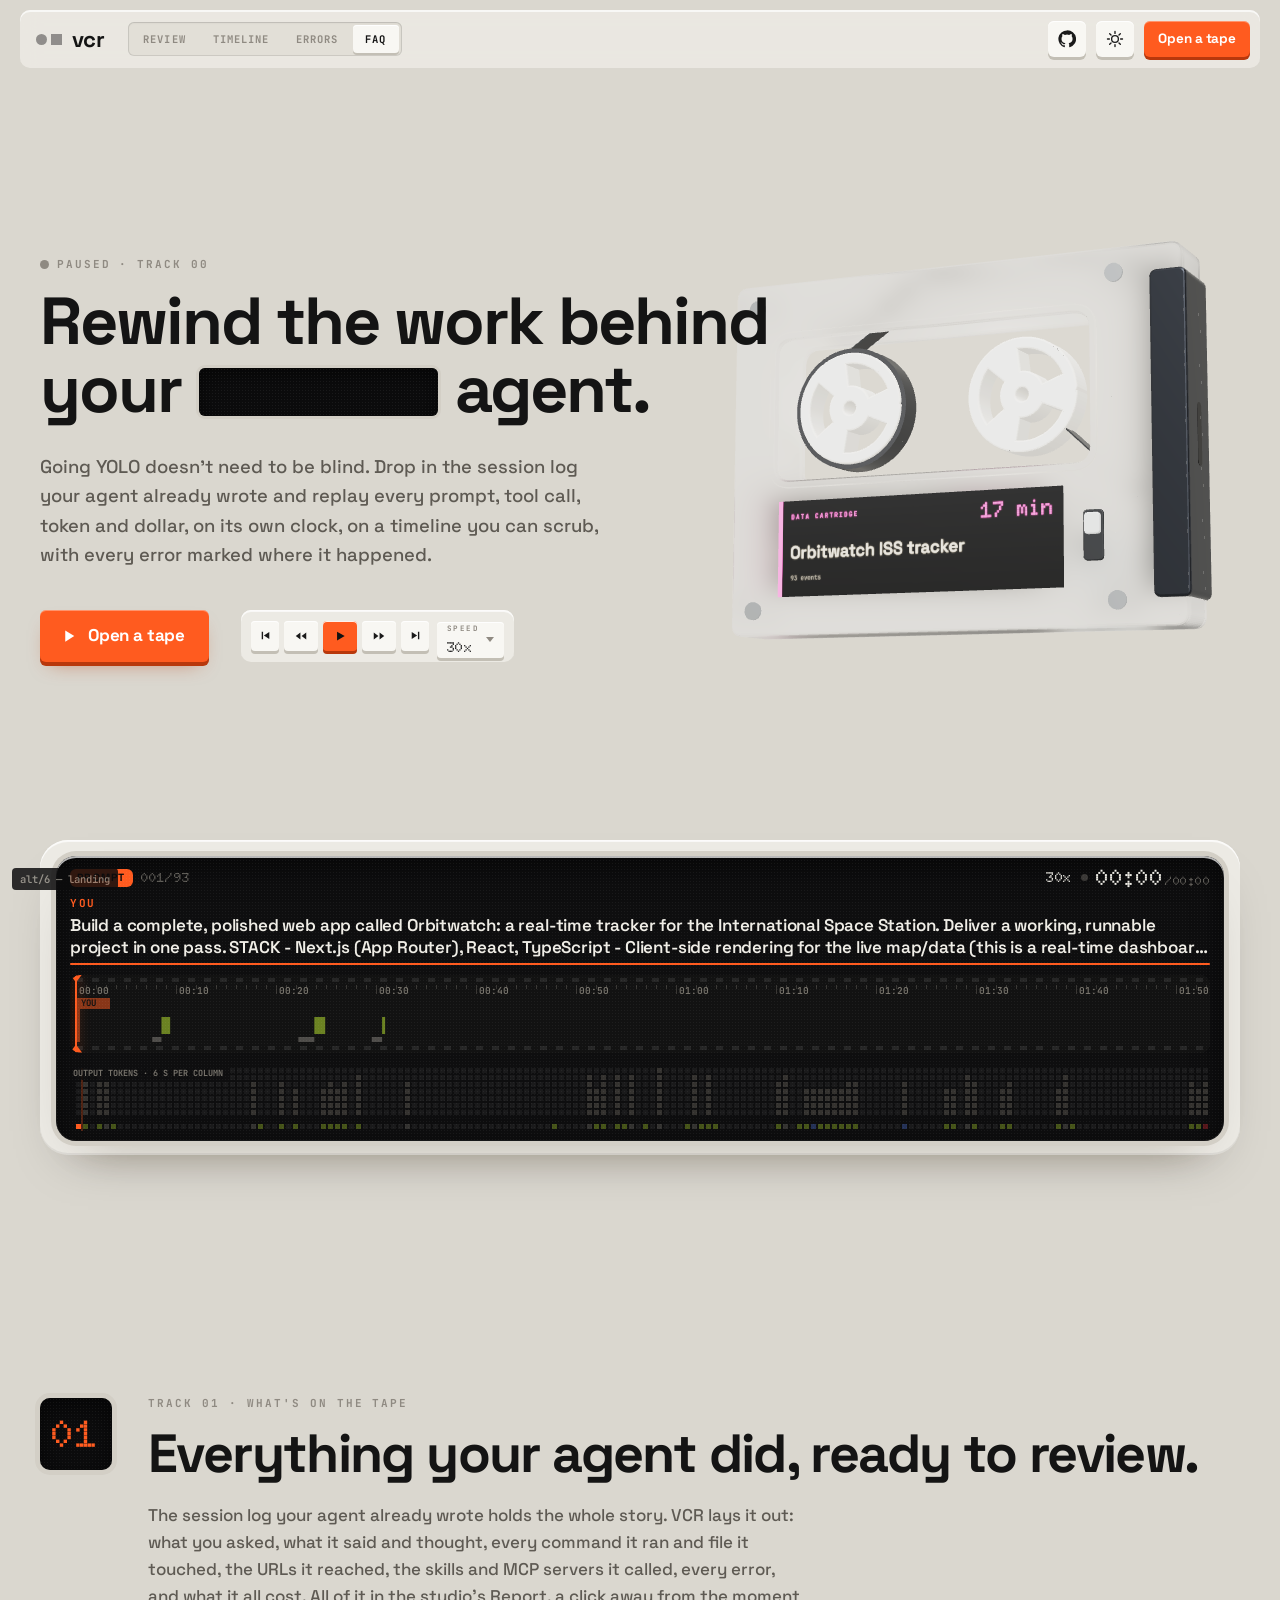
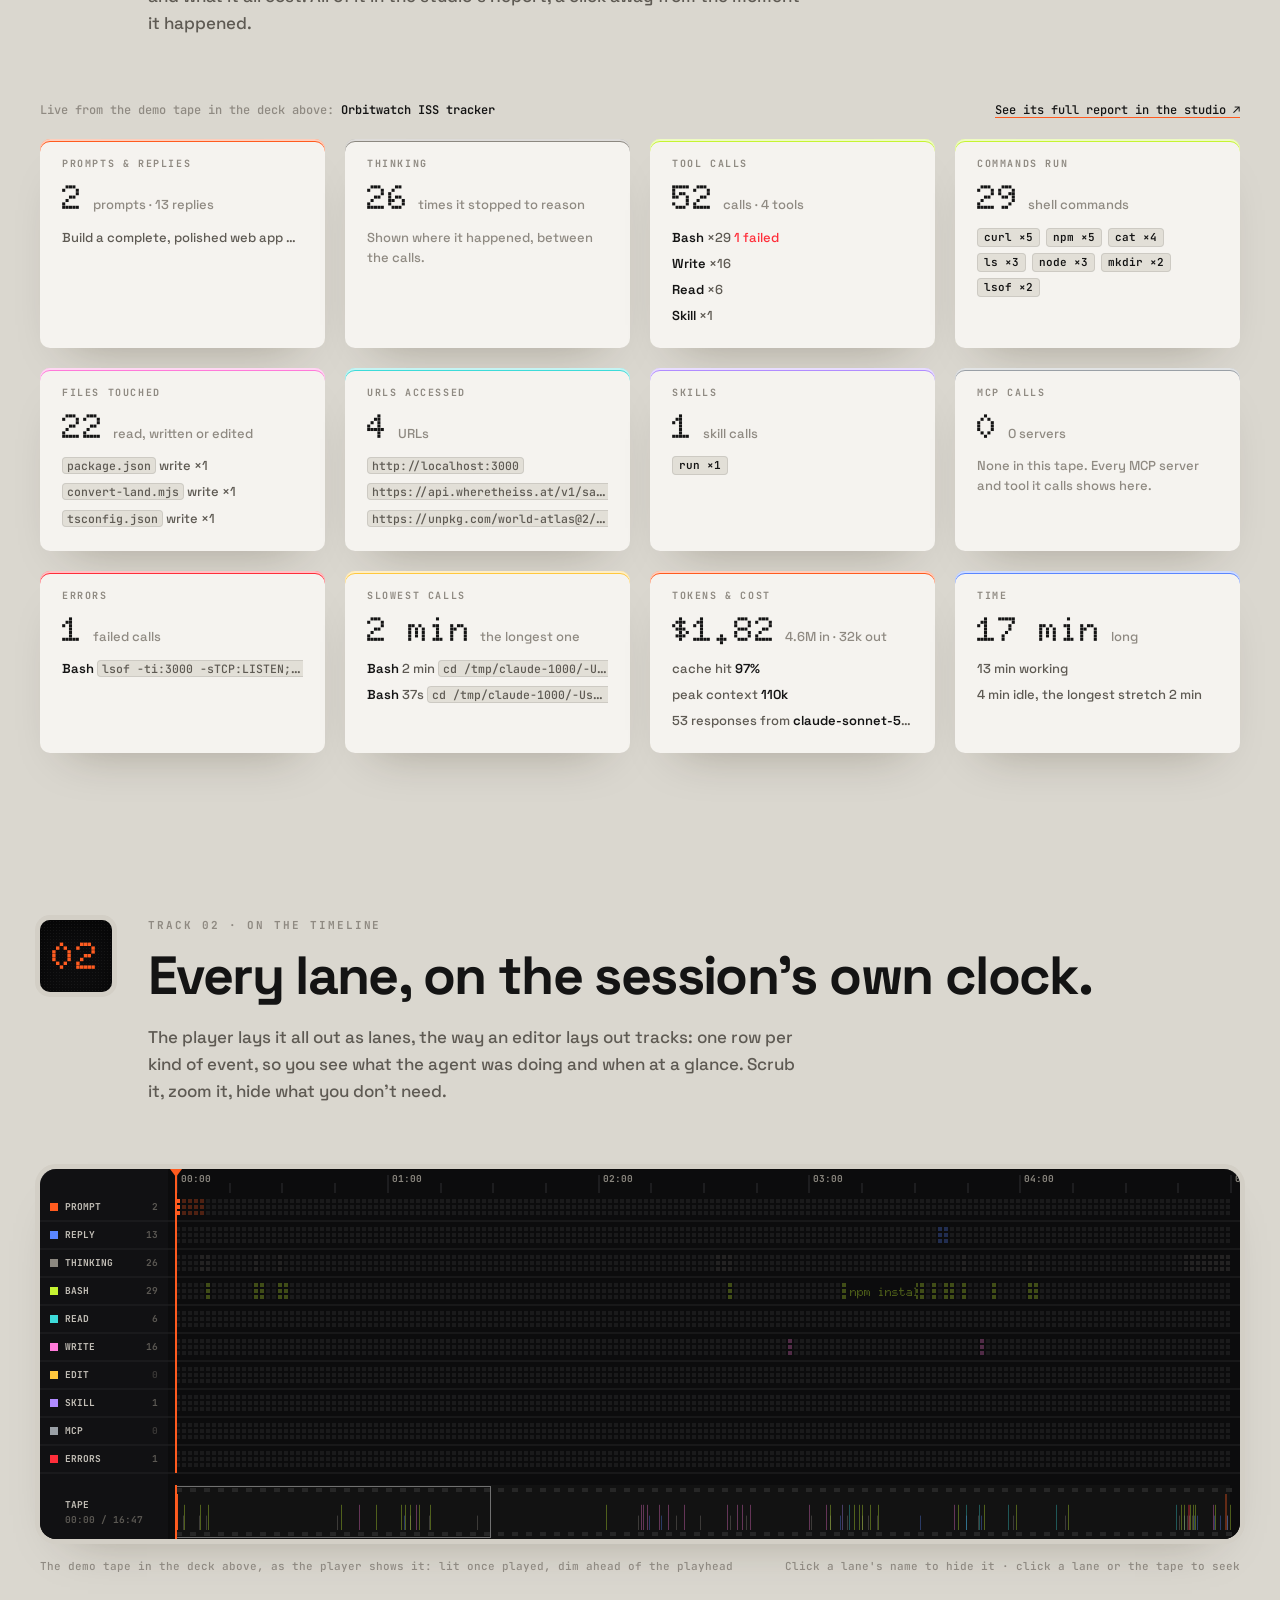
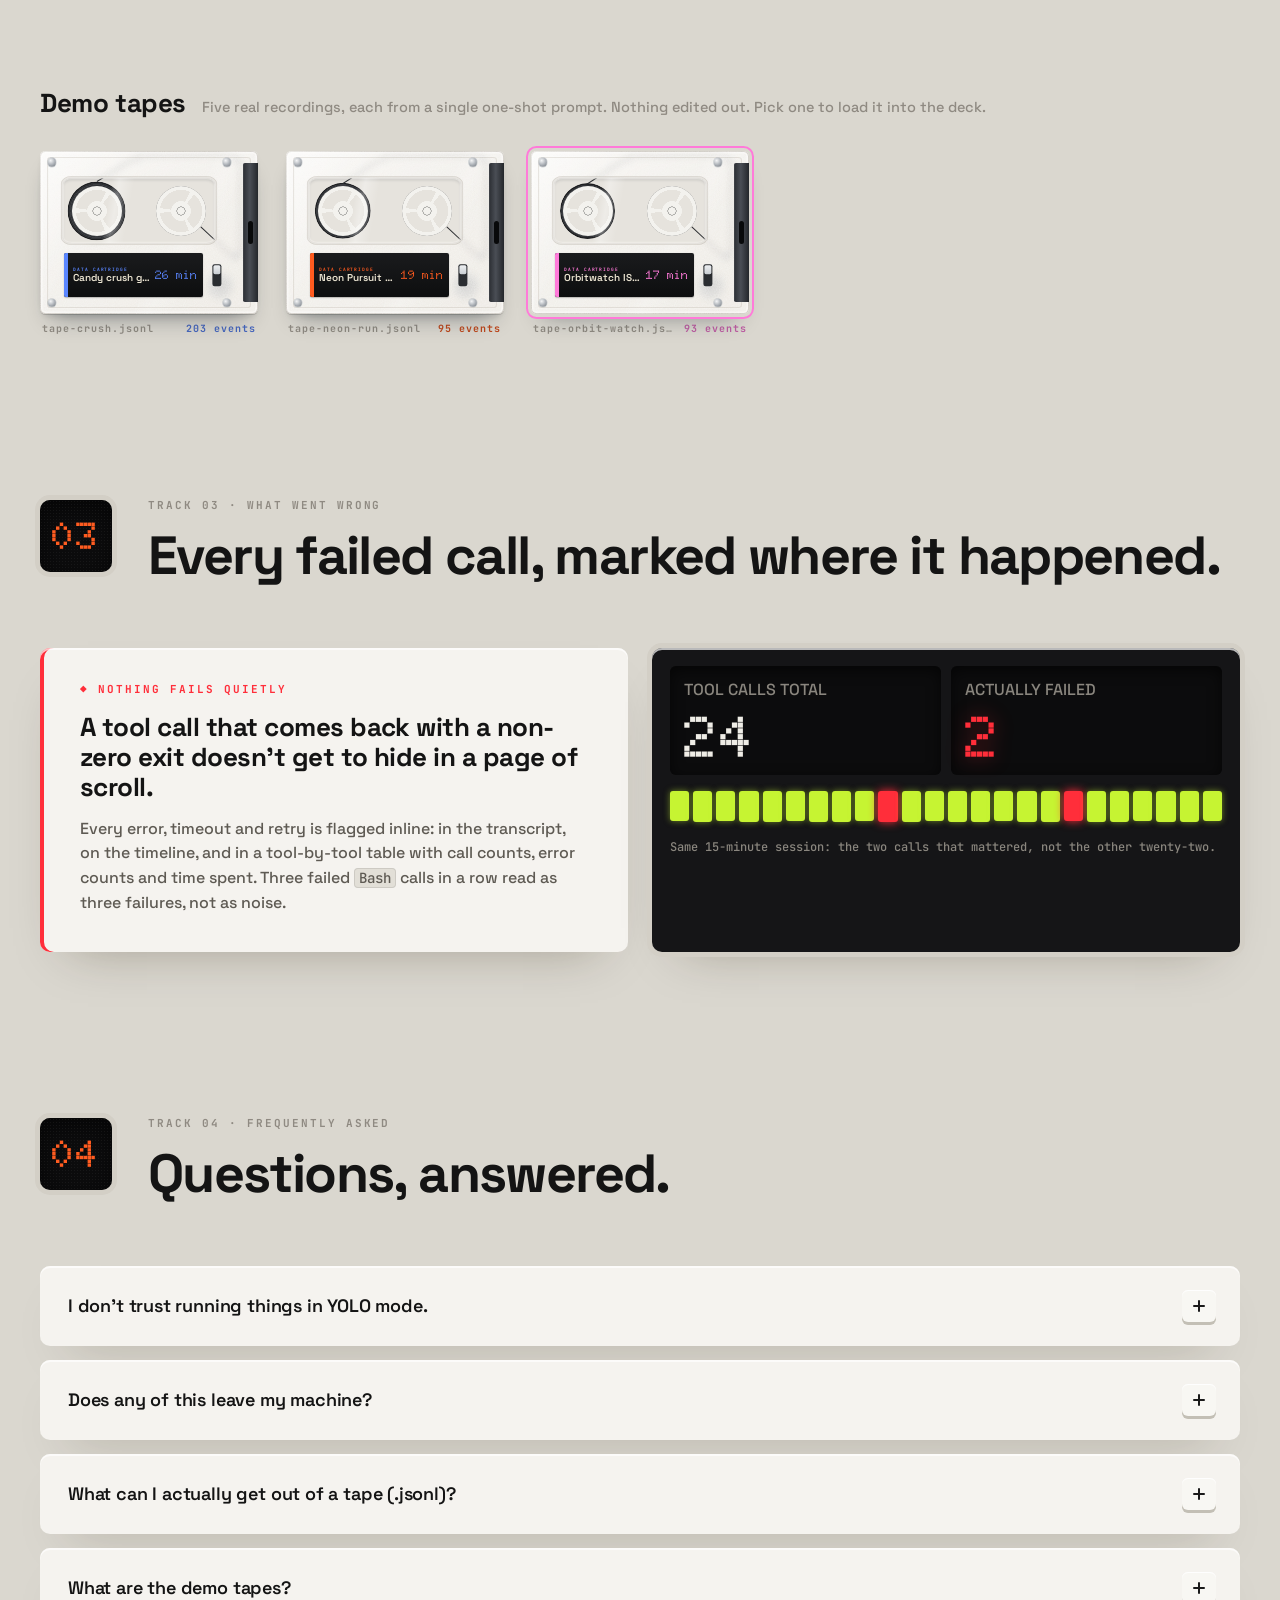
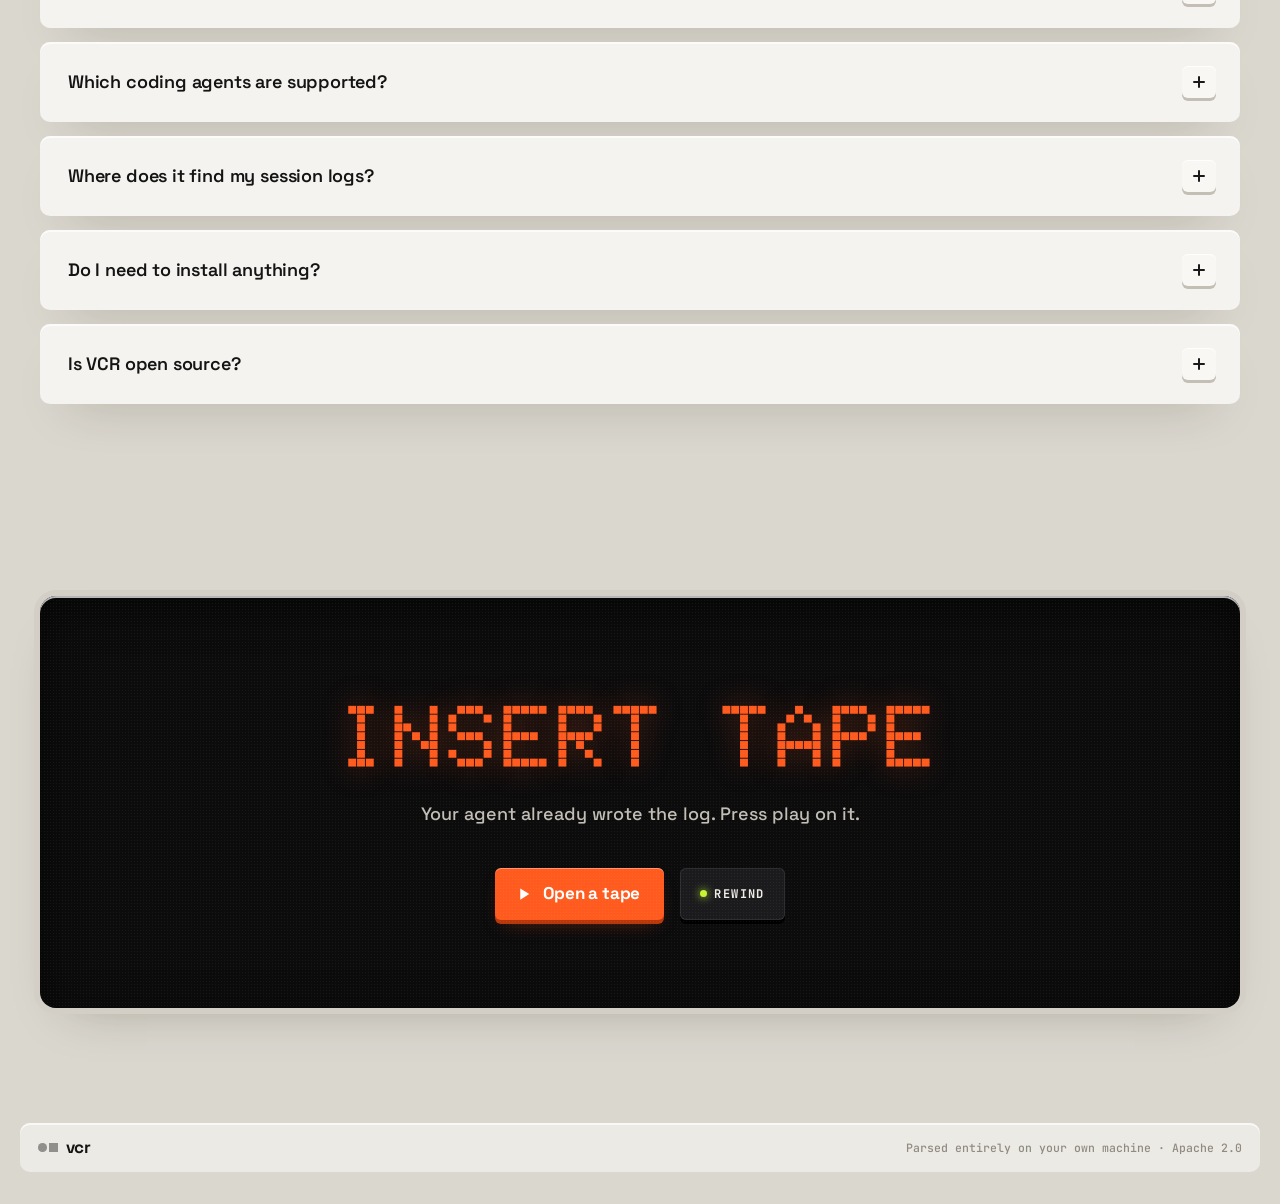
==== commit d58b6911: "Split the player into a lightweight preview and a full studio; dynamic demo tapes - Move the full-fe" ====
--- a/index.html
+++ b/index.html
@@ -26,7 +26,6 @@
     <a class="seg-btn" href="#review">Review</a>
     <a class="seg-btn" href="#timeline">Timeline</a>
     <a class="seg-btn" href="#errors">Errors</a>
-    <a class="seg-btn" href="#cli">Terminal</a>
     <a class="seg-btn" href="#faq">FAQ</a>
   </nav>
   <span class="grow"></span>
@@ -95,21 +94,6 @@
     </figure>
   </section>
 
-  <!-- ───────────── Track 01: what's on the tape ───────────── -->
-  <section class="track" id="review">
-    <header class="track-head">
-      <span class="track-no dot">01</span>
-      <div>
-        <p class="eyebrow">TRACK 01 · WHAT'S ON THE TAPE</p>
-        <h2>Everything your agent did, ready to review.</h2>
-        <p class="sub">The session log your agent already wrote holds the whole story. VCR lays it out: what you asked, what it said and thought, every command it ran and file it touched, the URLs it reached, the skills and MCP servers it called, every error, and what it all cost. All of it in the player's Report, a click away from the moment it happened.</p>
-      </div>
-    </header>
-    <!-- live from the tape in the hero (landing-deck.js, alt/shared/tape-report.js) -->
-    <p class="inv-note"><span>Live from the demo tape in the deck below: <b id="invTitle">…</b></span><a class="inv-link" id="invLink" href="player.html?view=report">See its full report in the player ↗</a></p>
-    <div class="inv" id="inventory" aria-live="polite"></div>
-  </section>
-
   <!-- the deck that plays the tape in the hero -->
   <section class="hero-deck" aria-label="Play the demo tape">
     <div class="deck">
@@ -128,6 +112,21 @@
     </div>
   </section>
 
+  <!-- ───────────── Track 01: what's on the tape ───────────── -->
+  <section class="track" id="review">
+    <header class="track-head">
+      <span class="track-no dot">01</span>
+      <div>
+        <p class="eyebrow">TRACK 01 · WHAT'S ON THE TAPE</p>
+        <h2>Everything your agent did, ready to review.</h2>
+        <p class="sub">The session log your agent already wrote holds the whole story. VCR lays it out: what you asked, what it said and thought, every command it ran and file it touched, the URLs it reached, the skills and MCP servers it called, every error, and what it all cost. All of it in the studio's Report, a click away from the moment it happened.</p>
+      </div>
+    </header>
+    <!-- live from the tape in the hero (landing-deck.js, alt/shared/tape-report.js) -->
+    <p class="inv-note"><span>Live from the demo tape in the deck above: <b id="invTitle">…</b></span><a class="inv-link" id="invLink" href="exp/deck-studio.html?view=report">See its full report in the studio ↗</a></p>
+    <div class="inv" id="inventory" aria-live="polite"></div>
+  </section>
+
   <!-- ───────────── Track 02: on the timeline ───────────── -->
   <section class="track" id="timeline">
     <header class="track-head">
@@ -181,103 +180,12 @@
     </div>
   </section>
 
-  <!-- ───────────── Track 04: terminal ───────────── -->
-  <section class="track" id="cli">
+  <!-- ───────────── Track 04: FAQ ───────────── -->
+  <section class="track" id="faq">
     <header class="track-head">
       <span class="track-no dot">04</span>
       <div>
-        <p class="eyebrow">TRACK 04 · IN THE TERMINAL</p>
-        <h2>The same tools and more, from the command line.</h2>
-        <p class="sub">One binary. No server, nothing uploaded. Same sessions the browser reads, over SSH, inside a container, wherever you're already working.</p>
-      </div>
-    </header>
-
-    <div class="cli-grid">
-      <div class="cmd-list" role="tablist" aria-label="Commands">
-        <button class="cmd on" role="tab" aria-selected="true" data-pane="vcr"><b>vcr</b><span>The bare command: a banner and where every subcommand lives.</span></button>
-        <button class="cmd" role="tab" aria-selected="false" data-pane="ls"><b>vcr ls</b><span>Every session vcr can find, across agents, newest first.</span></button>
-        <button class="cmd" role="tab" aria-selected="false" data-pane="stats"><b>vcr stats</b><span>The full digest for one session: cost, tokens, tool time, dead air.</span></button>
-        <button class="cmd" role="tab" aria-selected="false" data-pane="replay"><b>vcr replay</b><span>The same three-column workspace as the browser, sized to your terminal.</span></button>
-        <button class="cmd" role="tab" aria-selected="false" data-pane="watch"><b>vcr watch</b><span>Follows a live session and calls out trouble as it happens.</span></button>
-        <div class="cli-install">
-          <code>go install github.com/jalonsogo/VCR/cli@latest</code>
-          <button class="tog-key sm" data-copy="go install github.com/jalonsogo/VCR/cli@latest">COPY</button>
-        </div>
-      </div>
-
-      <div class="term" aria-live="polite">
-        <div class="term-bar"><span class="dots"><i></i><i></i><i></i></span><span class="dot">~/code — vcr</span></div>
-<pre class="pane on" data-pane="vcr"><span class="pr">$</span> vcr
-
-  <span class="o">┌─────┐</span>
-  <span class="o">│ ● ■ │</span>  <b>vcr</b>
-  <span class="o">└─────┘</span>
-  Replay, inspect and watch AI coding sessions:
-  Claude Code, Codex, more soon.
-
-  <span class="h">USAGE</span>
-    vcr &lt;command&gt; [session]
-
-  <span class="h">COMMANDS</span>
-    <b>ls</b>       list every session vcr can find
-    <b>stats</b>    the full digest for one session
-    <b>replay</b>   the three-column workspace, in your terminal
-    <b>watch</b>    follow a live session, flag trouble as it happens
-
-  <span class="m">vcr &lt;command&gt; --help for more on each one.</span></pre>
-<pre class="pane" data-pane="ls"><span class="pr">$</span> vcr ls
-
-  <span class="h">AGENT        SESSION       STARTED     DUR       TOOLS</span>
-  Claude Code  1c0de456  <span class="o">●</span>  12:14       15m 10s     24
-  Claude Code  8ab21f90     09:02       41m 22s    118
-  Codex        rollout-2f7c Yesterday   6m 04s     19
-<span class="cur">▌</span></pre>
-<pre class="pane" data-pane="stats"><span class="pr">$</span> vcr stats 1c0de456
-  <span class="m">──────────────────────────────────────────────</span>
-  Duration   15m 10s          Cost  <b>$5.15</b>
-  Tokens     978.0k in · 3.0k out · 373.4k cache read
-  Activity   1 prompts · 25 responses · 24 tool calls
-  Tool time  3m 20s  <span class="m">(30% of wall time)</span>
-  Dead air   7m 40s  <span class="m">(70%) across 11 gaps</span>
-  Errors     <span class="e">2</span>
-
-  <span class="h">TOOL       CALLS  ERR    TIME  SHARE</span>
-  Bash       9  <span class="e">  2</span>  1m 42s  <span class="o">████████████</span><span class="m">████████</span>
-  Edit       6    0     48s  <span class="o">██████</span><span class="m">██████████████</span>
-  Grep       5    0     31s  <span class="o">████</span><span class="m">████████████████</span>
-  Read       4    0     19s  <span class="o">██</span><span class="m">██████████████████</span>
-<span class="cur">▌</span></pre>
-<pre class="pane" data-pane="replay"><span class="pr">$</span> vcr replay 1c0de456
-  <span class="h">SESSION  SCRIPT  TASK  LOG  STATS</span>               <span class="o">● FOLLOW</span>
-  <span class="o">▶</span> 09:00:00  <span class="o">PROMPT</span>  Refactor the auth middleware
-    09:01:00  CLAUDE  → Bash
-    09:01:00  <span class="g">BASH</span>    go test ./...
-    09:02:00  <span class="g">GREP</span>    guard
-    09:03:00  <span class="g">EDIT</span>    guard
-    09:05:00  <span class="g">BASH</span>    go test ./...  <span class="e">◆ exit 1</span>
-
-  <span class="h">REPLAY</span>   |◀  ◀◀  <span class="o">▶</span>  ▶▶  ▶|    1× 2× <span class="o">10×</span> 60×   ○ SKIP DEAD AIR
-  PROMPT     <span class="o">■</span>
-  BASH       ·· <span class="g">■■</span> ······ <span class="g">■</span> ····· <span class="e">■</span> ···
-  EDIT       ········ <span class="g">■■■</span> ··········
-  <span class="m">tab · q</span></pre>
-<pre class="pane" data-pane="watch"><span class="pr">$</span> vcr watch
-  12:20:08  <span class="e">WARN</span>  tool-errors  3 tool calls failed in a row
-  12:22:15  <span class="e">WARN</span>  context      context 88% full (176,336 of 200,000)
-                         <span class="m">a compaction is coming, anything not written</span>
-                         <span class="m">down is about to be summarised away</span>
-  12:24:41  <span class="o">INFO</span>  cache-cold   prompt cache missed on 133,363 tokens
-<span class="cur">▌</span></pre>
-      </div>
-    </div>
-  </section>
-
-  <!-- ───────────── Track 05: FAQ ───────────── -->
-  <section class="track" id="faq">
-    <header class="track-head">
-      <span class="track-no dot">05</span>
-      <div>
-        <p class="eyebrow">TRACK 05 · FREQUENTLY ASKED</p>
+        <p class="eyebrow">TRACK 04 · FREQUENTLY ASKED</p>
         <h2>Questions, answered.</h2>
       </div>
     </header>
@@ -315,7 +223,15 @@
       </details>
       <details>
         <summary>Where does it find my session logs?<i class="pm" aria-hidden="true"></i></summary>
-        <div class="ans"><p>It doesn't go looking. You hand it one. Claude Code writes to <code>~/.claude/projects/</code>, Codex to <code>~/.codex/sessions/</code>.</p></div>
+        <div class="ans">
+          <p>It doesn't go looking. You hand it one. Claude Code writes each session as a <code>.jsonl</code> file under <code>~/.claude/projects/</code>, one subfolder per project, named for the session:</p>
+          <ul class="os-paths">
+            <li><b>macOS</b> <code>/Users/you/.claude/projects/</code></li>
+            <li><b>Linux</b> <code>/home/you/.claude/projects/</code></li>
+            <li><b>Windows</b> <code>C:\Users\you\.claude\projects\</code> (or paste <code>%USERPROFILE%\.claude\projects</code> into Explorer's address bar)</li>
+          </ul>
+          <p>Codex writes to the same <code>~/.codex/sessions/</code> spot on each OS.</p>
+        </div>
       </details>
       <details>
         <summary>Do I need to install anything?<i class="pm" aria-hidden="true"></i></summary>
@@ -352,8 +268,9 @@
 
 <script src="vendor/three.min.js"></script>
 <script src="landing.js"></script>
-<script src="../shared/parse-tape.js"></script>
-<script src="../shared/tape-report.js"></script>
+<script src="shared/parse-tape.js"></script>
+<script src="shared/demo-tapes.js"></script>
+<script src="shared/tape-report.js"></script>
 <script src="cart3d.js"></script>
 <script src="cartridge.js"></script>
 <script src="landing-deck.js"></script>
--- a/landing.css
+++ b/landing.css
@@ -155,7 +155,7 @@
 .cta-key {
   display: inline-flex; align-items: center; justify-content: center; gap: 10px;
   height: 52px; padding: 0 24px 0 20px; border-radius: var(--r-2); text-decoration: none;
-  background: var(--orange); color: #111; font: 700 17px/1 var(--f-ui); letter-spacing: -.01em; white-space: nowrap;
+  background: var(--orange); color: #fff; font: 700 17px/1 var(--f-ui); letter-spacing: -.01em; white-space: nowrap;
   box-shadow: 0 4px 0 #B8380C, 0 10px 20px -10px rgba(184, 56, 12, .6), inset 0 1px 0 rgba(255,255,255,.35);
   transition: transform .07s, box-shadow .07s;
 }
@@ -235,6 +235,9 @@
 
 /* the demo deck's transport and speed, small, beside "Open a tape" (the keys from cartridge.css, scaled down) */
 .cart-keys { display: inline-flex; align-items: center; gap: 6px; height: 52px; padding: 0 10px; border-radius: var(--r-3); background: var(--body); box-shadow: var(--shadow), inset 0 1px 0 rgba(255,255,255,.45); }
+/* the same controls, having followed the scroll into the bar once the hero's own copy scrolls out of view */
+.bar .cart-keys { height: 42px; box-shadow: inset 0 0 0 1px var(--line-2); }
+.bar .cart-keys .pkey { height: 26px; }
 .cart-keys .keys { gap: 5px; }
 .cart-keys .pkey { width: 34px; height: 30px; border-radius: var(--r-1); box-shadow: 0 3px 0 var(--lip), inset 0 1px 0 var(--key-hi); }
 .cart-keys .pkey:active, .cart-keys .pkey.down { transform: translateY(2px); box-shadow: 0 1px 0 var(--lip), inset 0 1px 0 var(--key-hi); }
@@ -376,6 +379,8 @@
 .ans { padding: 0 28px 26px; color: var(--ink-2); font-size: 15.5px; }
 .ans p { margin: 0 0 10px; max-width: 75ch; } .ans p:last-child { margin: 0; }   /* answers keep a readable line */
 .ans a { color: var(--ink); text-decoration-color: var(--orange); text-underline-offset: 3px; }
+.ans .os-paths { list-style: none; margin: 0 0 10px; padding: 0; display: grid; gap: 6px; }
+.ans .os-paths b { display: inline-block; min-width: 64px; color: var(--ink); font-weight: 600; }
 .ticks { display: grid; grid-template-columns: repeat(3, minmax(0, 1fr)); gap: 6px 14px; margin: 4px 0 12px; padding: 0; list-style: none; font-size: 14px; }
 .ticks li::before { content: "■ "; color: var(--c-bash); filter: brightness(.8); }
 
@@ -406,6 +411,7 @@
 }
 @media (max-width: 860px) {
   .nav { display: none; }
+  .bar .cart-keys { display: none; }   /* no room once the nav is already gone */
   .err-grid, .cli-grid { grid-template-columns: 1fr; }
   .track-head { grid-template-columns: 1fr; gap: 18px; }
   .track-no { width: 60px; height: 60px; font-size: 30px; }
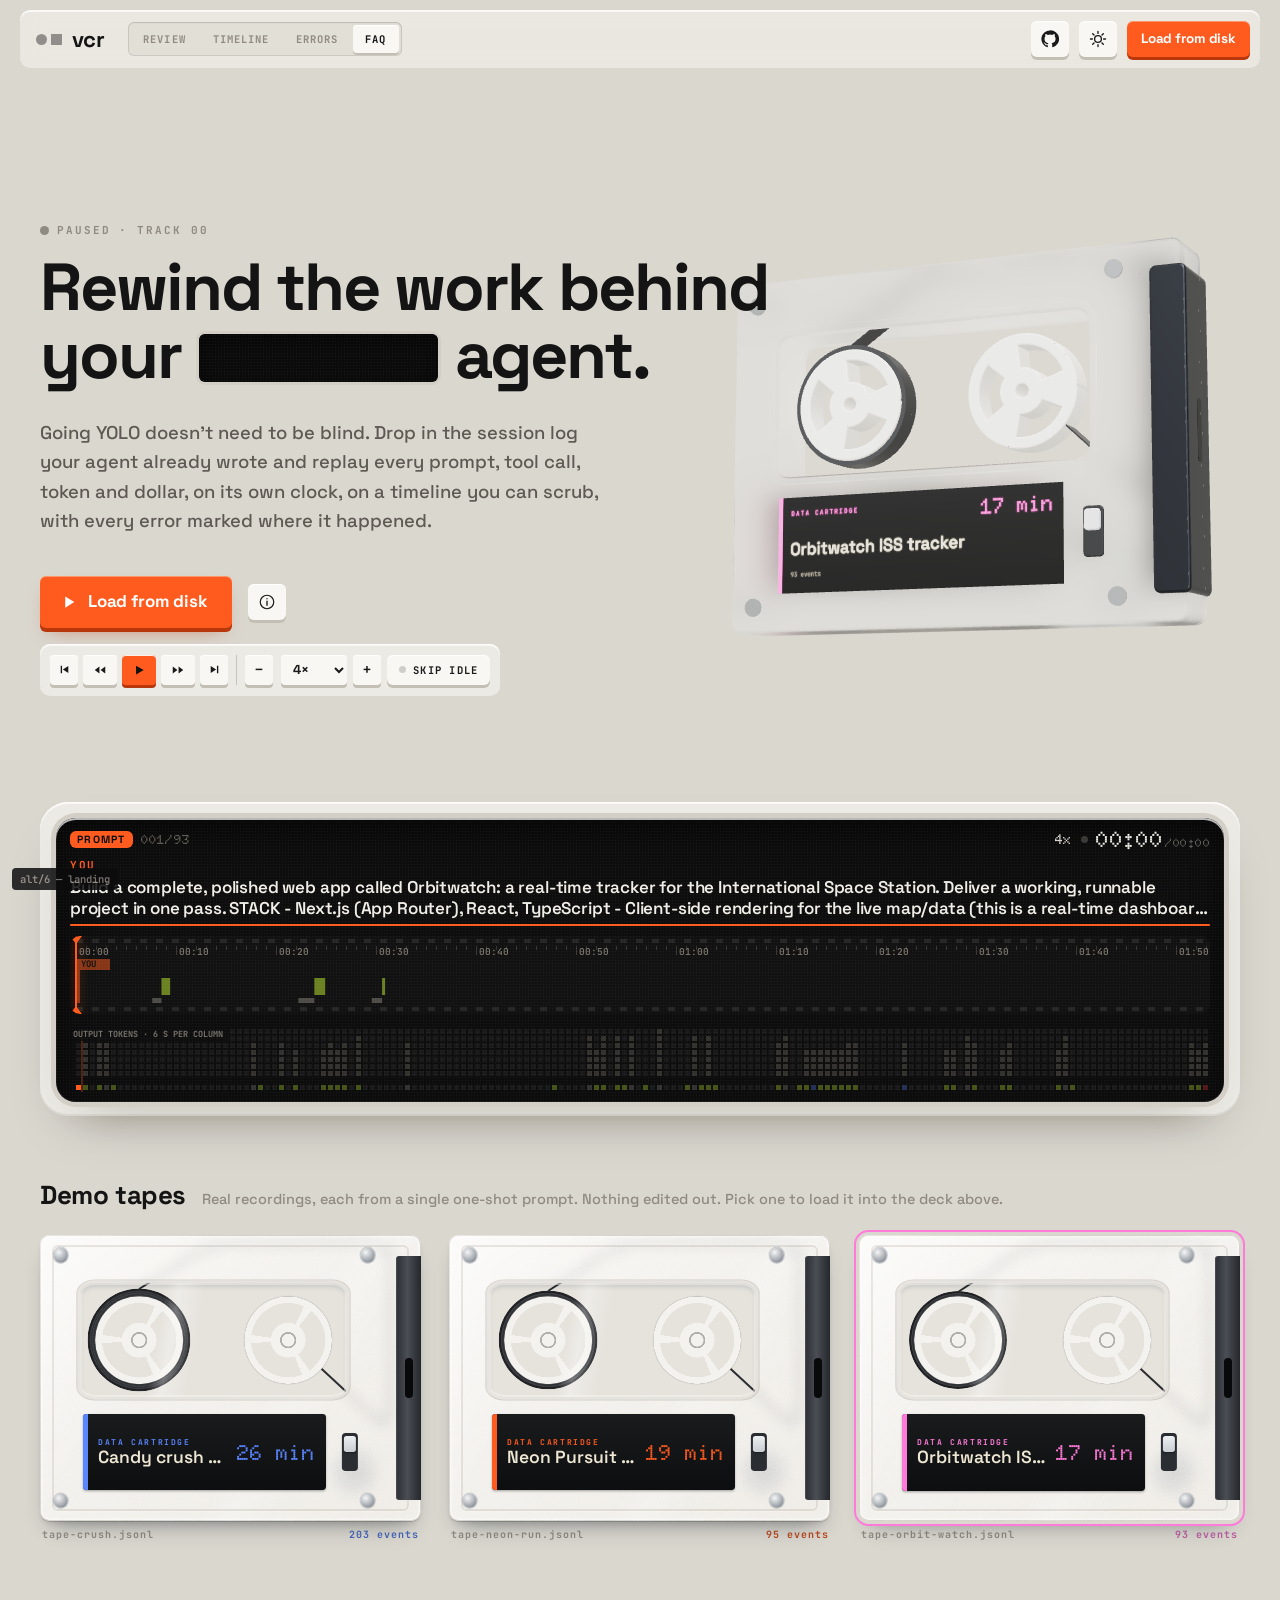
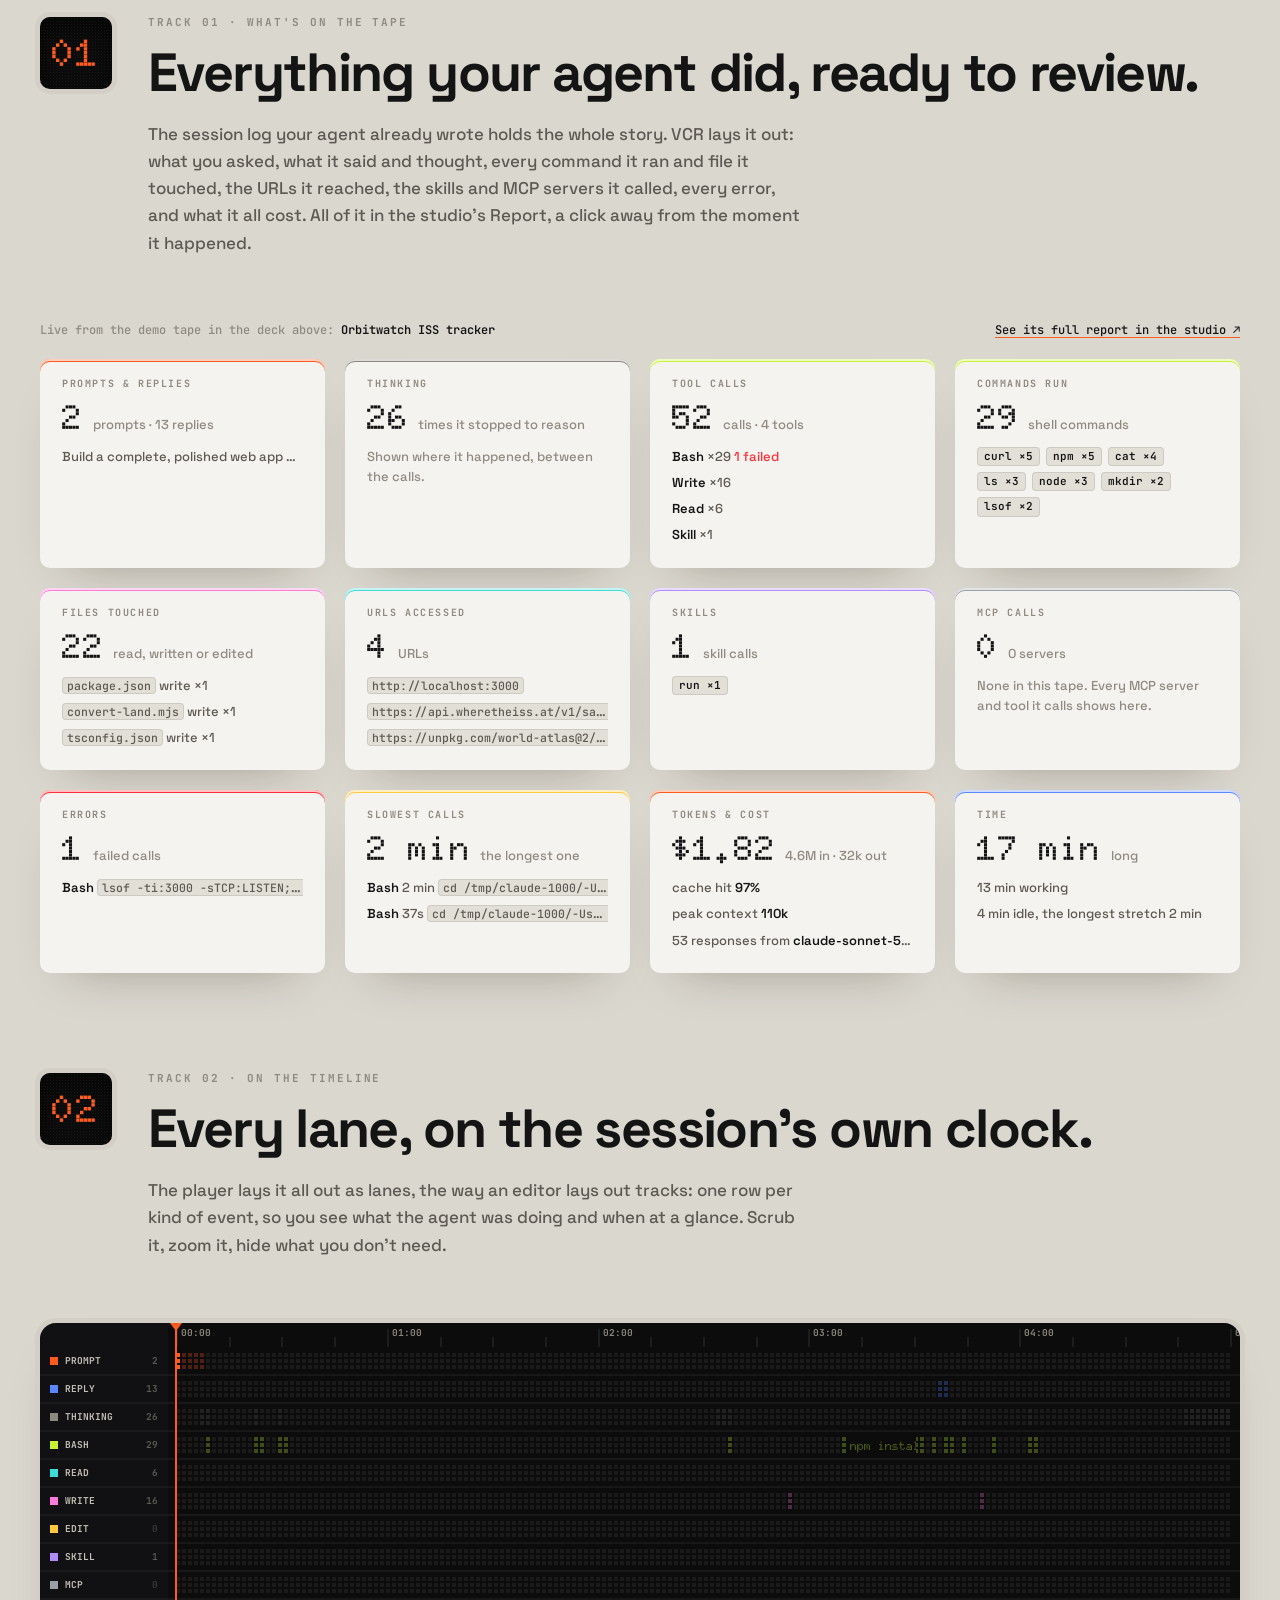
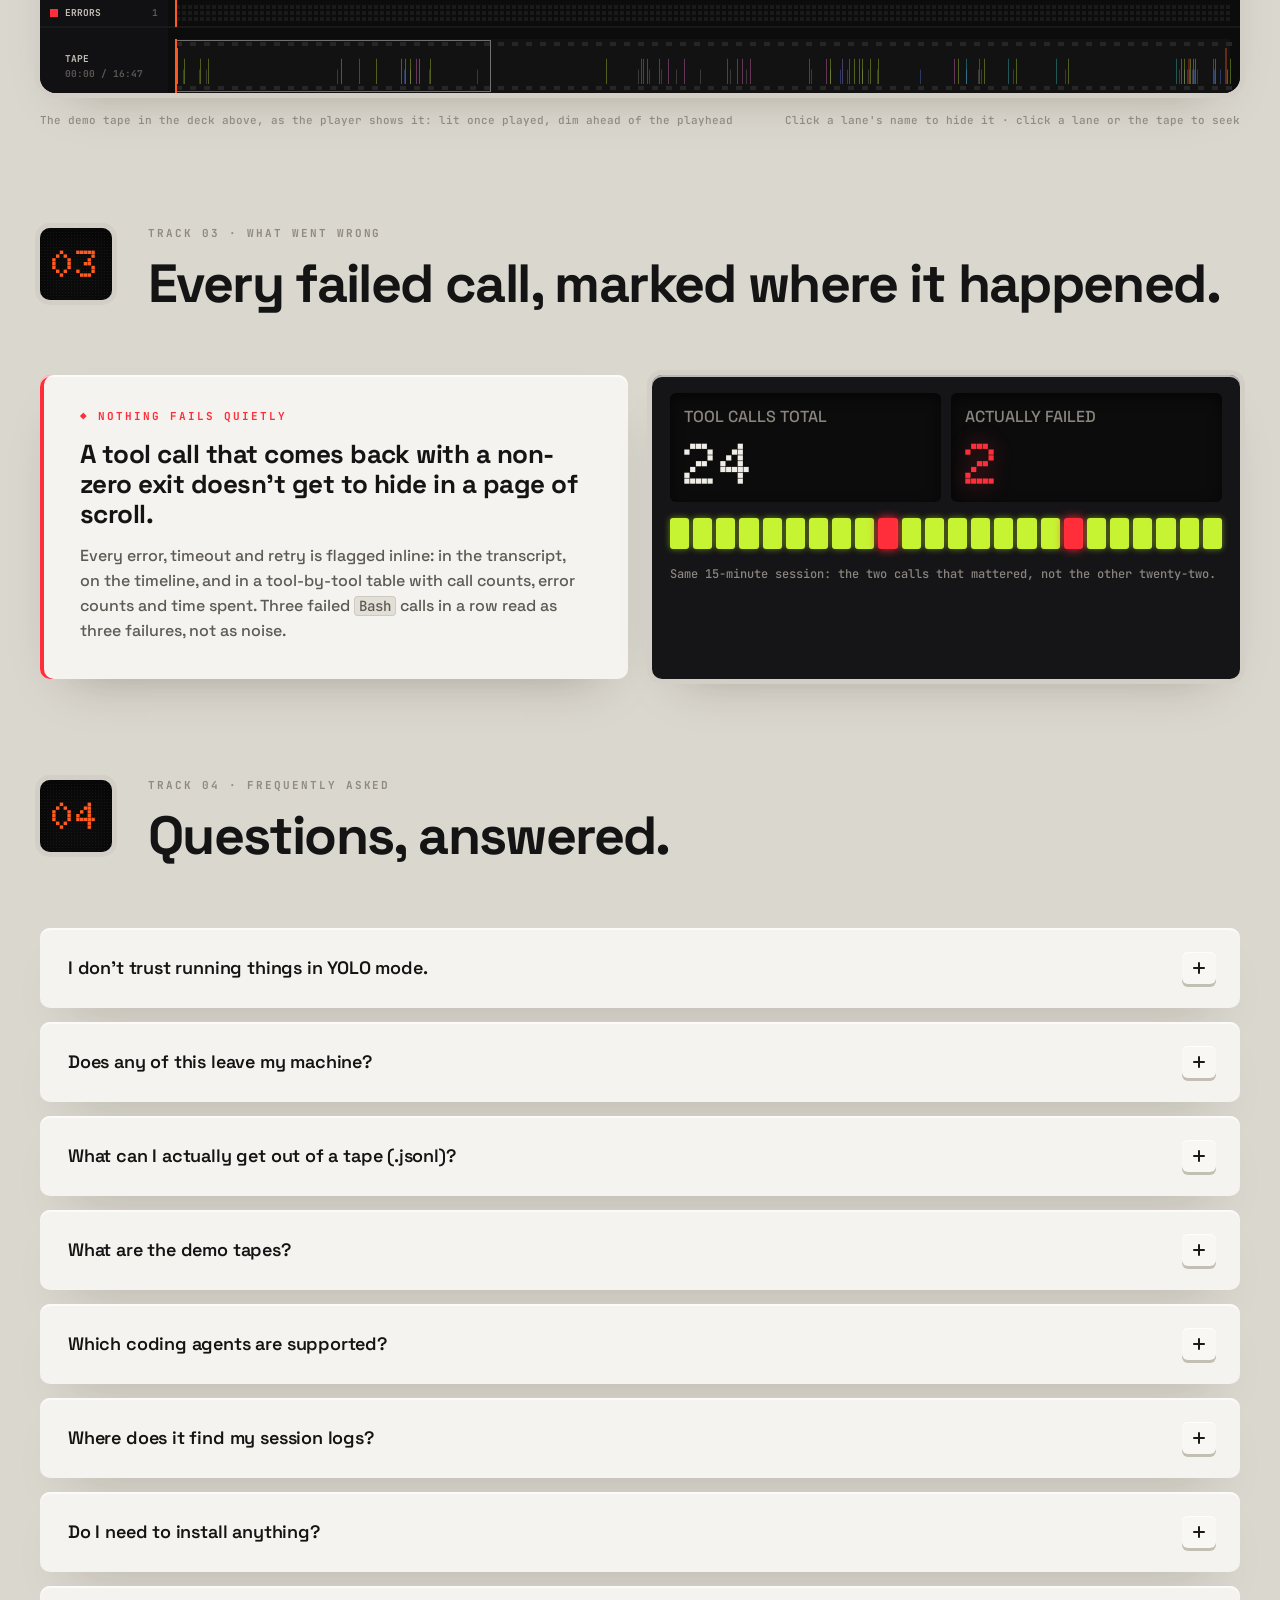
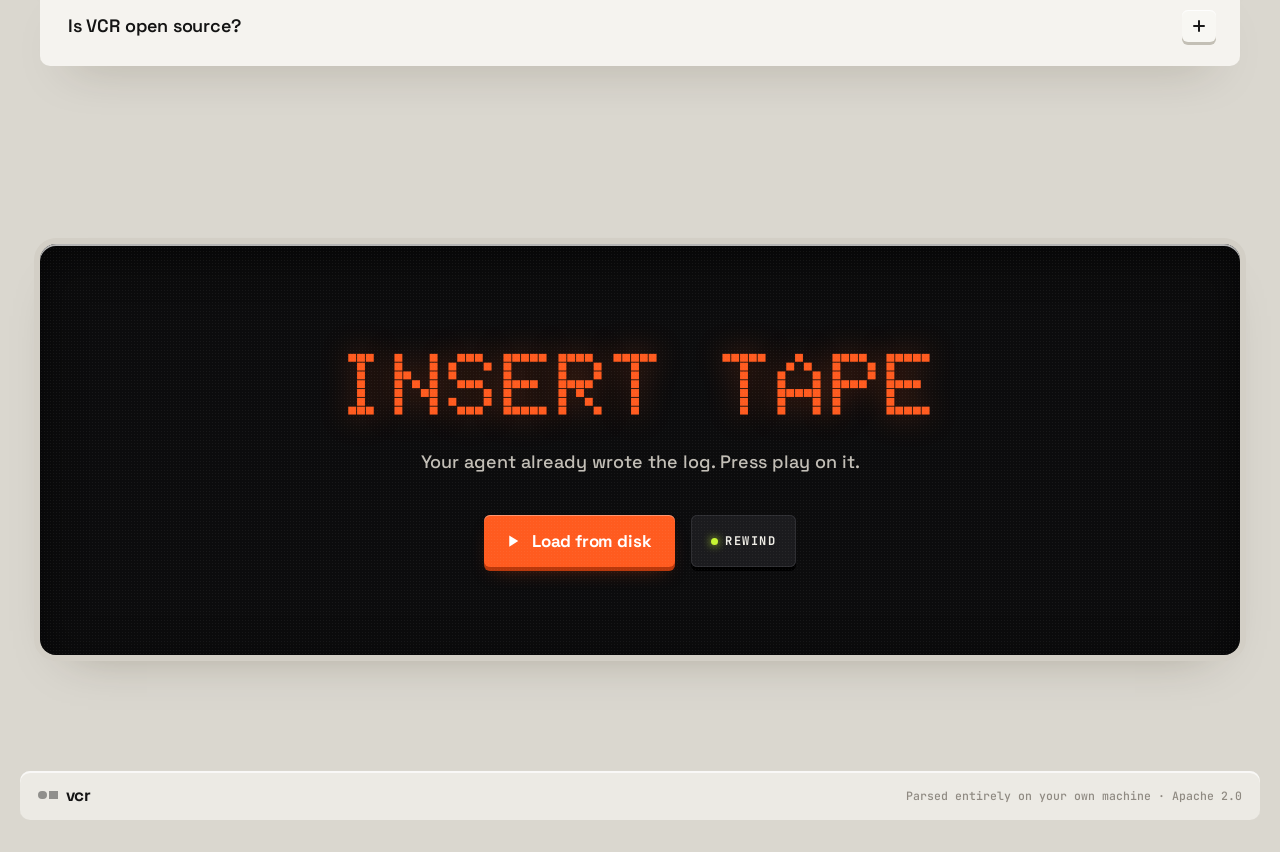
==== commit 05c864c5: "Homepage drag-drop, inline speed control, and several layout/nav fixes - Default playback speed to 4" ====
--- a/index.html
+++ b/index.html
@@ -36,7 +36,7 @@
     <svg class="i-sun" viewBox="0 0 24 24"><circle cx="12" cy="12" r="4.5"/><path d="M12 2v2.5M12 19.5V22M2 12h2.5M19.5 12H22M4.9 4.9l1.8 1.8M17.3 17.3l1.8 1.8M4.9 19.1l1.8-1.8M17.3 6.7l1.8-1.8"/></svg>
     <svg class="i-moon" viewBox="0 0 24 24"><path d="M20 14.5A8 8 0 0 1 9.5 4a8 8 0 1 0 10.5 10.5z"/></svg>
   </button>
-  <a class="cta-key sm" href="player.html" data-open-tape>Open a tape</a>
+  <a class="cta-key sm" href="player.html" data-open-tape>Load from disk</a>
 </header>
 
 <main id="top">
@@ -55,8 +55,22 @@
       <p class="lede">Going YOLO doesn't need to be blind. Drop in the session log your agent already wrote and replay every prompt, tool call, token and dollar, on its own clock, on a timeline you can scrub, with every error marked where it happened.</p>
       <div class="cta-row">
         <a class="cta-key" href="player.html" data-open-tape>
-          <svg viewBox="0 0 24 24"><path d="M7 4.5v15l12-7.5z"/></svg>Open a tape
+          <svg viewBox="0 0 24 24"><path d="M7 4.5v15l12-7.5z"/></svg>Load from disk
         </a>
+        <div class="info-menu">
+          <button class="mini-key" id="fileLocBtn" aria-haspopup="true" aria-expanded="false" aria-controls="fileLocPop" aria-label="Where to find your session logs" title="Where to find your session logs">
+            <svg viewBox="0 0 24 24"><circle cx="12" cy="12" r="9" fill="none" stroke="currentColor" stroke-width="1.6"/><path d="M12 11v5.3M12 7.6v.01" stroke="currentColor" stroke-width="1.8" stroke-linecap="round"/></svg>
+          </button>
+          <div class="info-pop" id="fileLocPop" role="group" aria-label="Where to find your session logs" hidden>
+            <p class="info-pop-h">Your tapes live here</p>
+            <ul class="os-paths">
+              <li><b>macOS</b> <code>/Users/you/.claude/projects/</code></li>
+              <li><b>Linux</b> <code>/home/you/.claude/projects/</code></li>
+              <li><b>Windows</b> <code>C:\Users\you\.claude\projects\</code></li>
+            </ul>
+            <p class="info-pop-note">Browsers can&rsquo;t open the file picker to a folder for you &mdash; paste one of these into its address bar once it&rsquo;s open, or just drop the file anywhere on this page.</p>
+          </div>
+        </div>
         <!-- the demo deck's transport and speed, small, beside the main action (cartridge.js finds them by id) -->
         <div class="cart-keys" role="group" aria-label="Play the demo tape">
       <div class="keys">
@@ -69,19 +83,11 @@
         <button class="pkey" id="ffBtn" aria-label="Next event, hold to fast-forward" title="Tap: next event · hold: fast-forward (→)"><svg viewBox="0 0 24 24"><path d="M13 6l8 6-8 6V6zM3 6l8 6-8 6V6z"/></svg></button>
         <button class="pkey sm" id="endBtn" aria-label="Go to end" title="Go to end (End)"><svg viewBox="0 0 24 24"><path d="M16.5 5H19v14h-2.5zM5 5.5v13L15 12z"/></svg></button>
       </div>
-      <div class="speed-menu">
-        <button class="speed-btn" id="speedBtn" aria-haspopup="true" aria-expanded="false" aria-controls="speedPop" title="Speed and skip idle">
-          <span class="speed-lbl">SPEED</span><b class="dot" id="speedBtnVal">30×</b><i class="caret" aria-hidden="true"></i>
-        </button>
-        <div class="speed-pop" id="speedPop" role="group" aria-label="Playback speed and skip idle" hidden>
-          <div class="speed-row">
-            <button class="pkey sm" id="speedDown" aria-label="Slower" title="Slower">−</button>
-            <span class="speed-val dot" id="speedVal" aria-live="polite">30×</span>
-            <button class="pkey sm" id="speedUp" aria-label="Faster" title="Faster">+</button>
-          </div>
-          <button class="tog-key" id="skipBtn" aria-pressed="false" title="Jump over the silences while playing"><i class="led"></i>SKIP IDLE</button>
-        </div>
-      </div>
+      <span class="t-sep" aria-hidden="true"></span>
+      <button class="pkey sm" id="speedDown" aria-label="Slower" title="Slower">−</button>
+      <select class="speed-sel" id="speedSel" aria-label="Playback speed" title="Playback speed"></select>
+      <button class="pkey sm" id="speedUp" aria-label="Faster" title="Faster">+</button>
+      <button class="tog-key" id="skipBtn" aria-pressed="false" title="Jump over the silences while playing"><i class="led"></i>SKIP IDLE</button>
         </div>
       </div>
     </div>
@@ -112,6 +118,14 @@
     </div>
   </section>
 
+  <!-- demo tapes -->
+  <div class="shelf-head">
+    <h3 class="shelf-title">Demo tapes</h3>
+    <p>Real recordings, each from a single one-shot prompt. Nothing edited out. Pick one to load it into the deck above.</p>
+  </div>
+  <!-- the demo tapes as small cartridges: one loads into the deck above (cartridge.js builds them) -->
+  <div class="mshelf" id="picker" role="group" aria-label="Demo tapes: load one into the deck above"></div>
+
   <!-- ───────────── Track 01: what's on the tape ───────────── -->
   <section class="track" id="review">
     <header class="track-head">
@@ -143,14 +157,6 @@
       <canvas id="lanesCv" role="slider" tabindex="0" aria-label="The demo session's lanes and tape. Click to seek." aria-valuemin="0" aria-valuemax="100"></canvas>
       <figcaption><span>The demo tape in the deck above, as the player shows it: lit once played, dim ahead of the playhead</span><span>Click a lane's name to hide it · click a lane or the tape to seek</span></figcaption>
     </figure>
-
-    <!-- demo tapes -->
-    <div class="shelf-head">
-      <h3 class="shelf-title">Demo tapes</h3>
-      <p>Five real recordings, each from a single one-shot prompt. Nothing edited out. Pick one to load it into the deck.</p>
-    </div>
-    <!-- the demo tapes as small cartridges: one loads into the deck above (cartridge.js builds them) -->
-    <div class="mshelf" id="picker" role="group" aria-label="Demo tapes: load one into the deck above"></div>
   </section>
 
   <!-- ───────────── Track 03: errors ───────────── -->
@@ -250,7 +256,7 @@
       <p class="dot outro-big">INSERT TAPE</p>
       <p>Your agent already wrote the log. Press play on it.</p>
       <div class="cta-row center">
-        <a class="cta-key" href="player.html" data-open-tape><svg viewBox="0 0 24 24"><path d="M7 4.5v15l12-7.5z"/></svg>Open a tape</a>
+        <a class="cta-key" href="player.html" data-open-tape><svg viewBox="0 0 24 24"><path d="M7 4.5v15l12-7.5z"/></svg>Load from disk</a>
         <a class="tog-key big" href="#top"><i class="led on"></i>REWIND</a>
       </div>
     </div>
@@ -265,6 +271,8 @@
 
 <div class="alt-tag" aria-hidden="true">alt/6 — landing</div>
 <div class="toast dot" id="toast" role="status"></div>
+<!-- the hero's transport controls dock here once it scrolls out of view (landing.js) -->
+<div class="bottom-bar" id="bottomBar"></div>
 
 <script src="vendor/three.min.js"></script>
 <script src="landing.js"></script>
--- a/landing.css
+++ b/landing.css
@@ -194,7 +194,7 @@
 
 /* ---------- hero ---------- */
 /* the page breathes: generous rhythm between sections, scaled down on small screens */
-.hero { display: grid; grid-template-columns: minmax(0, 1fr) minmax(0, 560px); gap: 80px; align-items: center; padding: clamp(56px, 8vw, 112px) 0 clamp(48px, 7vw, 96px); }
+.hero { display: grid; grid-template-columns: minmax(0, 1fr) minmax(0, 560px); gap: 80px; align-items: center; padding: clamp(56px, 8vw, 112px) 0 clamp(28px, 4vw, 56px); }
 /* the demo tape beside the headline, with room around it, and the deck that plays it under the hero (cartridge.css) */
 /* the headline in two lines, "Rewind the work behind / your [agent] agent.", wider than its column: it runs on over
    the cartridge a little (the copy sits above the canvas). Two columns only; stacked, it wraps as usual. */
@@ -212,7 +212,7 @@
 .hero .hero-cart .cart-hint { opacity: 0; transition: opacity .25s; }
 .hero .hero-cart:hover .cart-hint, .hero .hero-cart:focus-within .cart-hint { opacity: 1; }
 html, body { overflow-x: clip; }   /* the bleed never adds a sideways scroll */
-.hero-deck { padding: 0 0 clamp(56px, 9vw, 128px); }
+.hero-deck { padding: 0 0 clamp(32px, 5vw, 64px); }
 .hero-deck .deck { margin: 0; max-width: none; }   /* as wide as the hero above it */
 .agent-slot {
   /* a compact badge in the headline's line: the agent's mark, then its name; its width is fixed by landing.js
@@ -233,40 +233,44 @@
 .cta-row { display: flex; flex-wrap: wrap; align-items: center; gap: 16px; }
 .cta-row.center { justify-content: center; }
 
-/* the demo deck's transport and speed, small, beside "Open a tape" (the keys from cartridge.css, scaled down) */
+/* "where are my tapes": an (i) key beside "Load from disk" that opens a little panel with the OS paths —
+   browsers won't let a page point the file picker at a folder, so this is the next best thing */
+.info-menu { position: relative; }
+.info-pop {
+  position: absolute; z-index: 30; top: calc(100% + 10px); left: 0; width: 300px; padding: 16px;
+  border-radius: var(--r-3); background: var(--body); box-shadow: 0 18px 36px -14px rgba(0,0,0,.45), 0 0 0 1px var(--line), inset 0 1px 0 rgba(255,255,255,.45);
+}
+.info-pop[hidden] { display: none; }
+.info-pop-h { margin: 0 0 10px; font: 700 13px var(--f-ui); color: var(--ink); }
+.info-pop .os-paths { font: 500 12.5px var(--f-mono); color: var(--ink-2); }
+.info-pop-note { margin: 10px 0 0; font-size: 12.5px; line-height: 1.5; color: var(--ink-3); }
+
+/* the demo deck's transport and speed, small, beside "Load from disk" (the keys from cartridge.css, scaled down) */
 .cart-keys { display: inline-flex; align-items: center; gap: 6px; height: 52px; padding: 0 10px; border-radius: var(--r-3); background: var(--body); box-shadow: var(--shadow), inset 0 1px 0 rgba(255,255,255,.45); }
-/* the same controls, having followed the scroll into the bar once the hero's own copy scrolls out of view */
-.bar .cart-keys { height: 42px; box-shadow: inset 0 0 0 1px var(--line-2); }
-.bar .cart-keys .pkey { height: 26px; }
+.cart-keys .t-sep { flex: none; width: 1px; height: 30px; background: var(--line-2); margin: 0 2px; }
+/* the same controls, docked at the bottom of the screen once the hero's own copy scrolls out of view */
+.bottom-bar {
+  position: fixed; left: 50%; bottom: 16px; z-index: 50; transform: translate(-50%, 20px); opacity: 0; pointer-events: none;
+  transition: transform .2s var(--ease-out), opacity .2s;
+}
+.bottom-bar.on { transform: translate(-50%, 0); opacity: 1; pointer-events: auto; }
+.bottom-bar .cart-keys { box-shadow: 0 10px 30px -10px rgba(0,0,0,.4), inset 0 1px 0 rgba(255,255,255,.45); }
 .cart-keys .keys { gap: 5px; }
 .cart-keys .pkey { width: 34px; height: 30px; border-radius: var(--r-1); box-shadow: 0 3px 0 var(--lip), inset 0 1px 0 var(--key-hi); }
 .cart-keys .pkey:active, .cart-keys .pkey.down { transform: translateY(2px); box-shadow: 0 1px 0 var(--lip), inset 0 1px 0 var(--key-hi); }
 .cart-keys .pkey svg { width: 14px; height: 14px; }
 .cart-keys .pkey.sm { width: 28px; }
 .cart-keys .pkey.sm svg { width: 13px; height: 13px; }
-/* speed as a dropdown: a key showing SPEED and the current speed; it opens a little panel with − speed + and SKIP IDLE */
-.speed-menu { position: relative; margin-left: 2px; }
-.speed-btn {
-  display: inline-grid; grid-template-columns: auto auto; grid-template-rows: auto auto; align-items: center; column-gap: 7px; row-gap: 2px;
-  height: 36px; padding: 0 10px; border: 0; border-radius: var(--r-1); cursor: pointer;
-  background: var(--key); color: var(--key-ink); box-shadow: 0 3px 0 var(--key-lip), inset 0 1px 0 var(--key-hi);
-}
-.speed-btn:active { transform: translateY(2px); box-shadow: 0 1px 0 var(--key-lip), inset 0 1px 0 var(--key-hi); }
-.speed-btn[aria-expanded="true"] { box-shadow: 0 3px 0 var(--key-lip), inset 0 0 0 1.5px var(--orange); }
-.speed-btn .speed-lbl { grid-column: 1; font: 700 7.5px/1 var(--f-mono); letter-spacing: .18em; color: var(--ink-3); }
-.speed-btn b { grid-column: 1; grid-row: 2; font-size: 14px; line-height: 1; text-align: left; }
-.speed-btn .caret { grid-column: 2; grid-row: 1 / 3; width: 0; height: 0; border-left: 4px solid transparent; border-right: 4px solid transparent; border-top: 5px solid var(--ink-3); }
-.speed-pop {
-  position: absolute; z-index: 30; top: calc(100% + 10px); right: -6px; display: grid; gap: 10px; justify-items: stretch; padding: 10px;
-  border-radius: var(--r-3); background: var(--body); box-shadow: 0 18px 36px -14px rgba(0,0,0,.45), 0 0 0 1px var(--line), inset 0 1px 0 rgba(255,255,255,.45);
-}
-.speed-pop[hidden] { display: none; }
-.speed-row { display: flex; align-items: center; justify-content: space-between; gap: 6px; }
-.speed-pop .speed-row .pkey { width: 28px; height: 26px; font: 700 15px/1 var(--f-ui); color: var(--key-ink); border-radius: var(--r-1); box-shadow: 0 2px 0 var(--key-lip), inset 0 1px 0 var(--key-hi); }
-.speed-pop .speed-row .pkey:disabled { opacity: .4; cursor: default; transform: none; }
-.speed-val { min-width: 3.4em; text-align: center; font-size: 17px; color: var(--ink); }
-.speed-pop .tog-key { height: 30px; justify-content: center; white-space: nowrap; }
-.speed-pop .tog-key[aria-pressed="true"] .led { background: var(--c-bash); box-shadow: 0 0 8px var(--c-bash); }
+/* speed: an actual dropdown (a native select, the list is every detent) and SKIP IDLE right beside it, inline
+   with the transport — no popover to open first, so it reads at a glance when it's followed into the bottom bar */
+.speed-sel {
+  height: 30px; margin-left: 2px; padding: 0 8px; border: 0; border-radius: var(--r-1); cursor: pointer;
+  background: var(--key); color: var(--key-ink); font: 700 13px/1 var(--f-ui);
+  box-shadow: 0 3px 0 var(--key-lip), inset 0 1px 0 var(--key-hi);
+}
+.speed-sel:active { transform: translateY(2px); box-shadow: 0 1px 0 var(--key-lip), inset 0 1px 0 var(--key-hi); }
+.cart-keys .tog-key { height: 30px; justify-content: center; white-space: nowrap; }
+.cart-keys .tog-key[aria-pressed="true"] .led { background: var(--c-bash); box-shadow: 0 0 8px var(--c-bash); }
 .sr-only { position: absolute; width: 1px; height: 1px; overflow: hidden; clip: rect(0 0 0 0); white-space: nowrap; }
 
 /* the eyebrow follows the tape: red and blinking while it plays, orange and quick on FF / REW, grey when paused */
@@ -303,7 +307,7 @@
 .lanes figcaption { display: flex; justify-content: space-between; gap: 12px; flex-wrap: wrap; margin-top: 20px; font: 500 11px var(--f-mono); color: var(--ink-3); }
 
 /* ---------- tracks ---------- */
-.track { padding: clamp(72px, 10vw, 144px) 0 clamp(16px, 3vw, 40px); }
+.track { padding: clamp(40px, 6vw, 84px) 0 clamp(12px, 2vw, 24px); }
 .track-head { display: grid; grid-template-columns: auto minmax(0, 1fr); gap: 36px; align-items: start; margin-bottom: clamp(36px, 5vw, 64px); }
 .track-no {
   display: grid; place-items: center; width: 72px; height: 72px; border-radius: var(--r-3);
@@ -317,8 +321,8 @@
 .dots i:first-child { background: var(--orange); }
 
 /* demo tapes: a heading over the small cartridges (cartridge.css) */
-.shelf-head { display: flex; align-items: baseline; gap: 16px; flex-wrap: wrap; margin: clamp(72px, 9vw, 120px) 0 32px; }
-.track .mshelf { margin-top: 0; gap: 28px; }   /* the heading above already spaces it */
+.shelf-head { display: flex; align-items: baseline; gap: 16px; flex-wrap: wrap; margin: 0 0 24px; }
+.track .mshelf, #top > .mshelf { margin-top: 0; gap: 28px; }   /* the heading above already spaces it */
 .shelf-head p { margin: 0; color: var(--ink-3); font-size: 14.5px; }
 .shelf-title { font-size: 26px; }
 
@@ -379,8 +383,8 @@
 .ans { padding: 0 28px 26px; color: var(--ink-2); font-size: 15.5px; }
 .ans p { margin: 0 0 10px; max-width: 75ch; } .ans p:last-child { margin: 0; }   /* answers keep a readable line */
 .ans a { color: var(--ink); text-decoration-color: var(--orange); text-underline-offset: 3px; }
-.ans .os-paths { list-style: none; margin: 0 0 10px; padding: 0; display: grid; gap: 6px; }
-.ans .os-paths b { display: inline-block; min-width: 64px; color: var(--ink); font-weight: 600; }
+.os-paths { list-style: none; margin: 0 0 10px; padding: 0; display: grid; gap: 6px; }
+.os-paths b { display: inline-block; min-width: 64px; color: var(--ink); font-weight: 600; }
 .ticks { display: grid; grid-template-columns: repeat(3, minmax(0, 1fr)); gap: 6px 14px; margin: 4px 0 12px; padding: 0; list-style: none; font-size: 14px; }
 .ticks li::before { content: "■ "; color: var(--c-bash); filter: brightness(.8); }
 
@@ -401,6 +405,12 @@
 
 .alt-tag { position: fixed; left: 12px; bottom: 10px; z-index: 60; pointer-events: none; font: 600 10.5px var(--f-mono); color: var(--hw-fg-3); background: var(--hw-bg); padding: 4px 8px; border-radius: var(--r-1); opacity: .85; }
 .toast { position: fixed; left: 50%; bottom: 24px; z-index: 70; transform: translate(-50%, 20px); opacity: 0; pointer-events: none; padding: 10px 16px; border-radius: var(--r-2); background: var(--hw-bg); color: var(--c-bash); font-size: 15px; box-shadow: 0 0 0 3px var(--bezel), 0 16px 30px -10px rgba(0,0,0,.5); transition: opacity .2s, transform .2s var(--ease-out); }
+.drop-over::after {
+  content: 'Drop a .jsonl session log to play it'; position: fixed; inset: 0; z-index: 999;
+  display: flex; align-items: center; justify-content: center;
+  background: color-mix(in srgb, var(--body) 85%, transparent); backdrop-filter: blur(2px);
+  font: 700 20px var(--f-mono); color: var(--ink); pointer-events: none;
+}
 .toast.show { opacity: 1; transform: translate(-50%, 0); }
 
 /* ---------- responsive ---------- */
@@ -411,7 +421,6 @@
 }
 @media (max-width: 860px) {
   .nav { display: none; }
-  .bar .cart-keys { display: none; }   /* no room once the nav is already gone */
   .err-grid, .cli-grid { grid-template-columns: 1fr; }
   .track-head { grid-template-columns: 1fr; gap: 18px; }
   .track-no { width: 60px; height: 60px; font-size: 30px; }
--- a/shelf.css
+++ b/shelf.css
@@ -14,7 +14,7 @@
    Placed in % of the shell, from the 3D model's 4 x 3 units; type in cqw. The works show twice:
    blurred under the frost, and sharp through the window (a copy offset to line up exactly). */
 /* .mshelf, not .shelf: landing.css has a .shelf of its own, whose phone breakpoints pushed this one off screen */
-.mshelf { display: grid; grid-template-columns: repeat(5, minmax(0, 1fr)); gap: 20px; margin-top: 40px; }
+.mshelf { display: grid; grid-template-columns: repeat(auto-fit, minmax(200px, 1fr)); gap: 20px; margin-top: 40px; }
 @media (max-width: 960px) { .mshelf { grid-template-columns: repeat(3, minmax(0, 1fr)); } }
 @media (max-width: 600px) { .mshelf { grid-template-columns: repeat(2, minmax(0, 1fr)); gap: 14px; } }
 /* one column, as wide as the cell: otherwise the unwrapped caption sets a min width and pushes the grid off a phone */
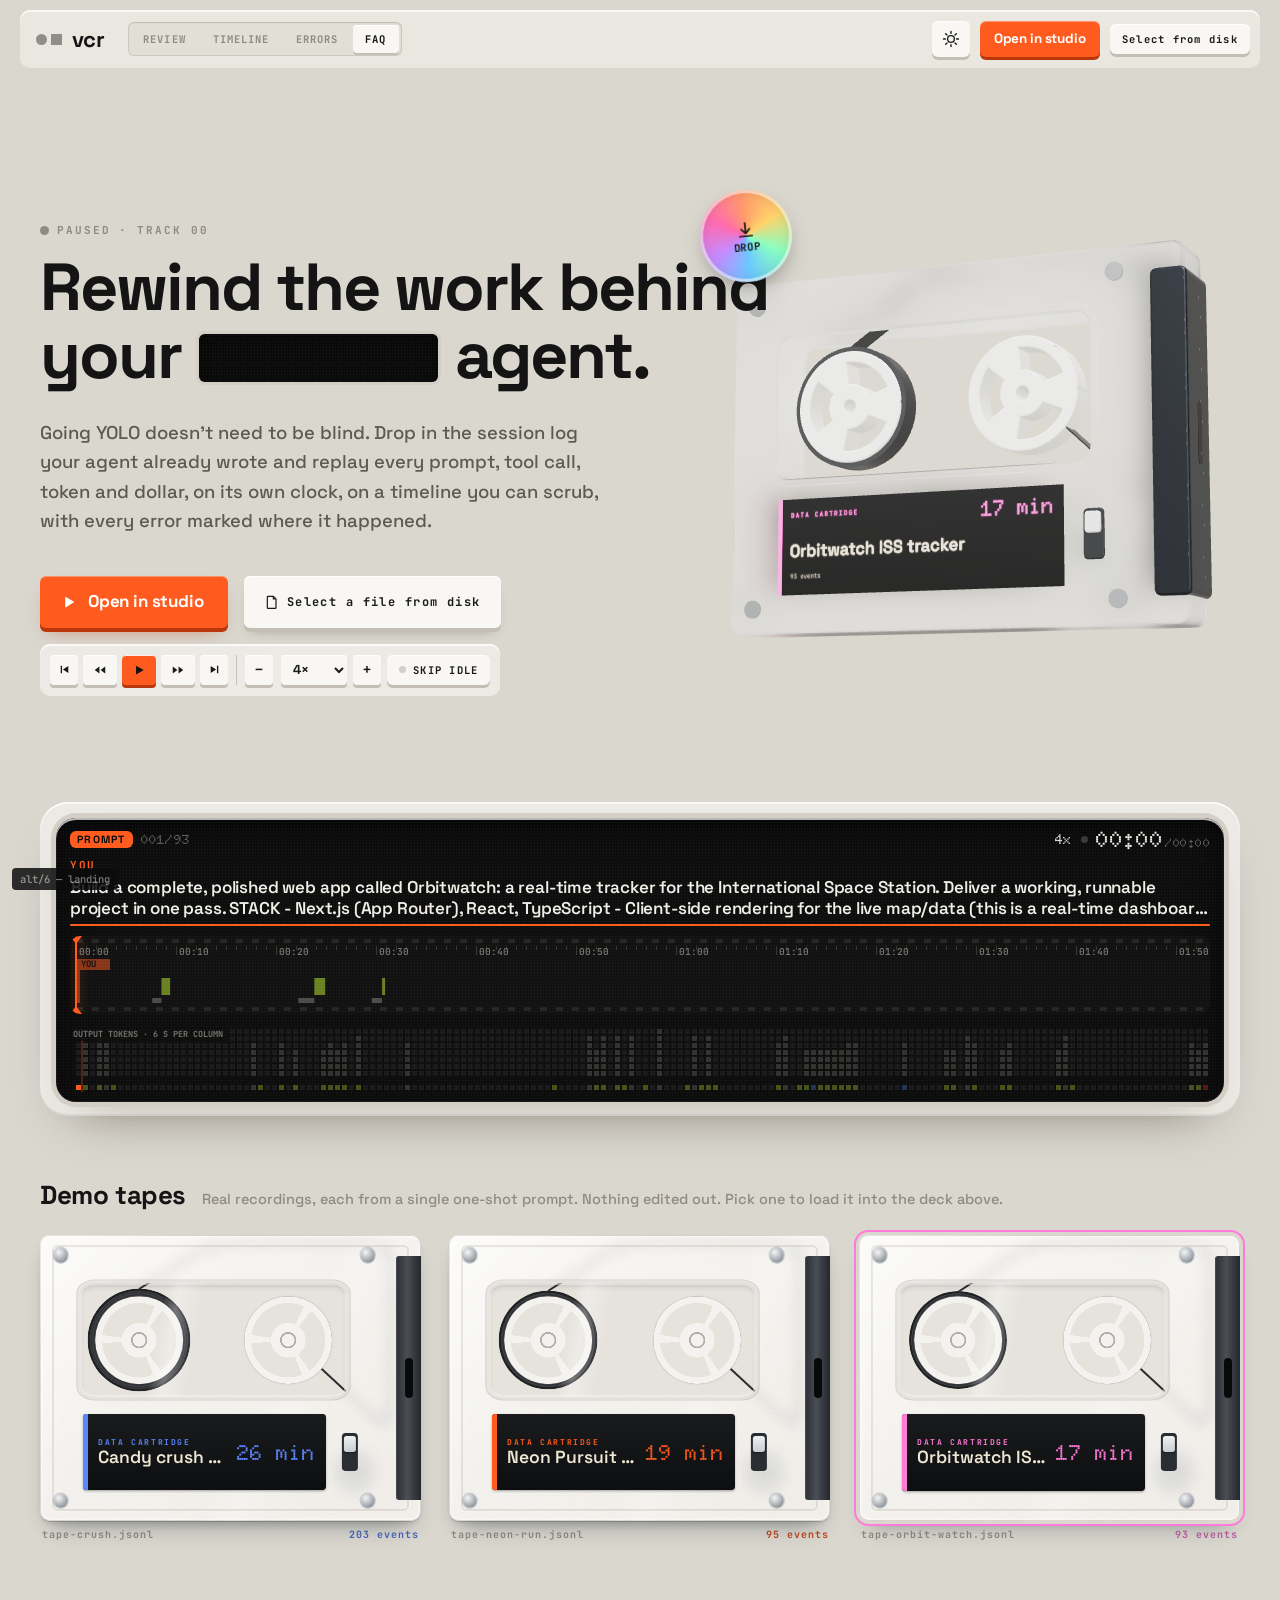
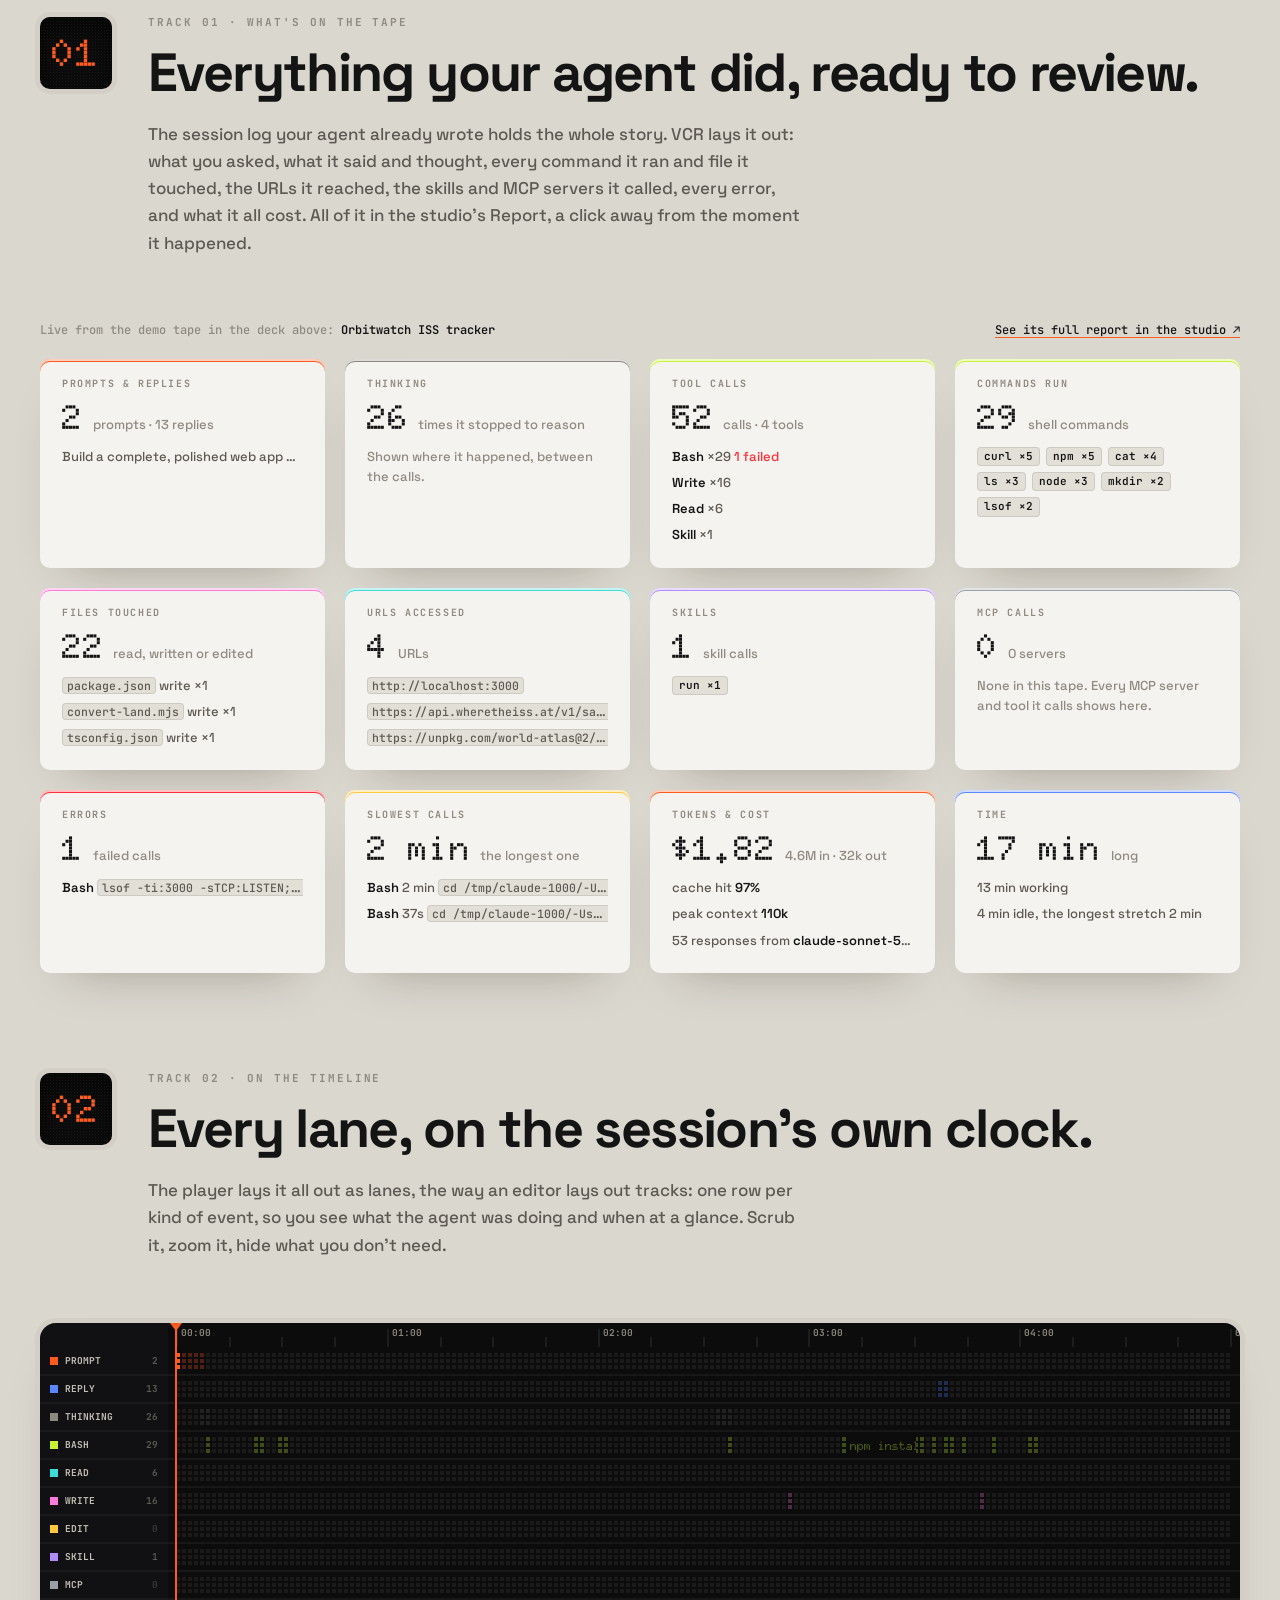
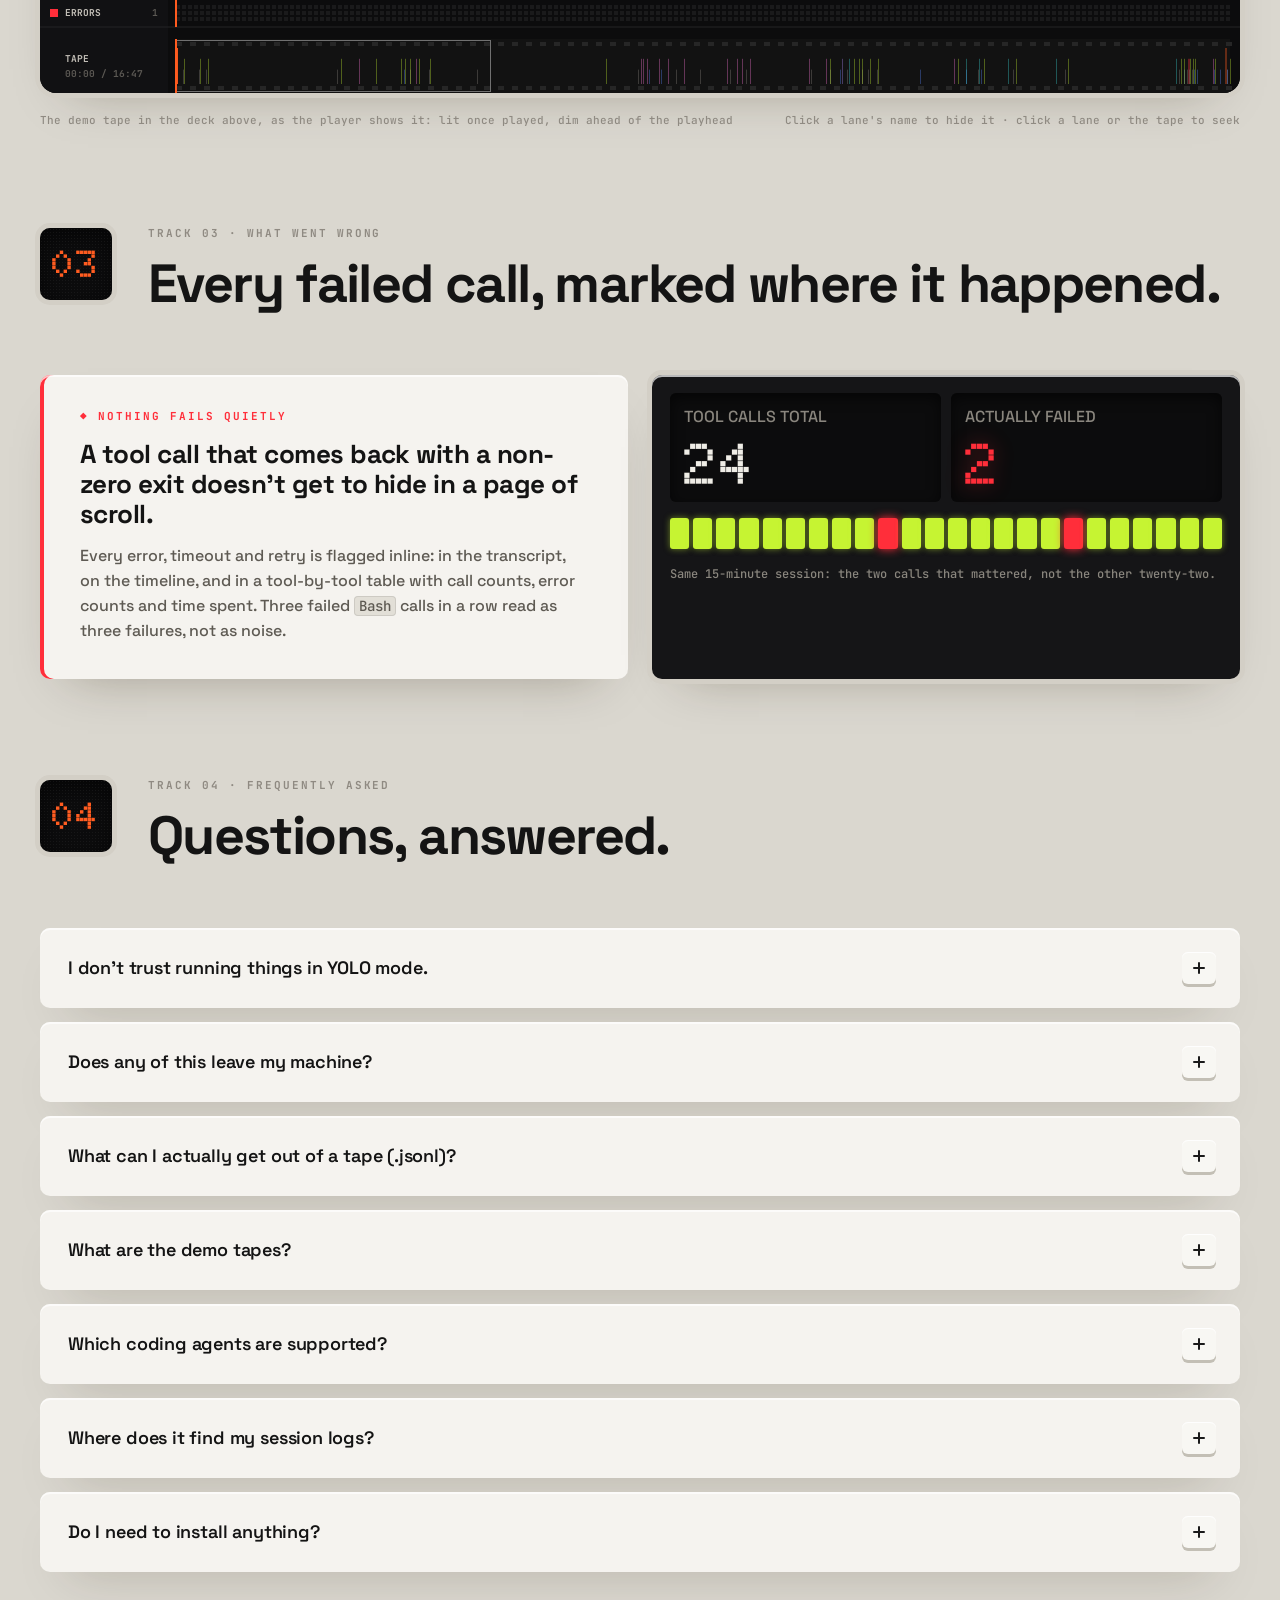
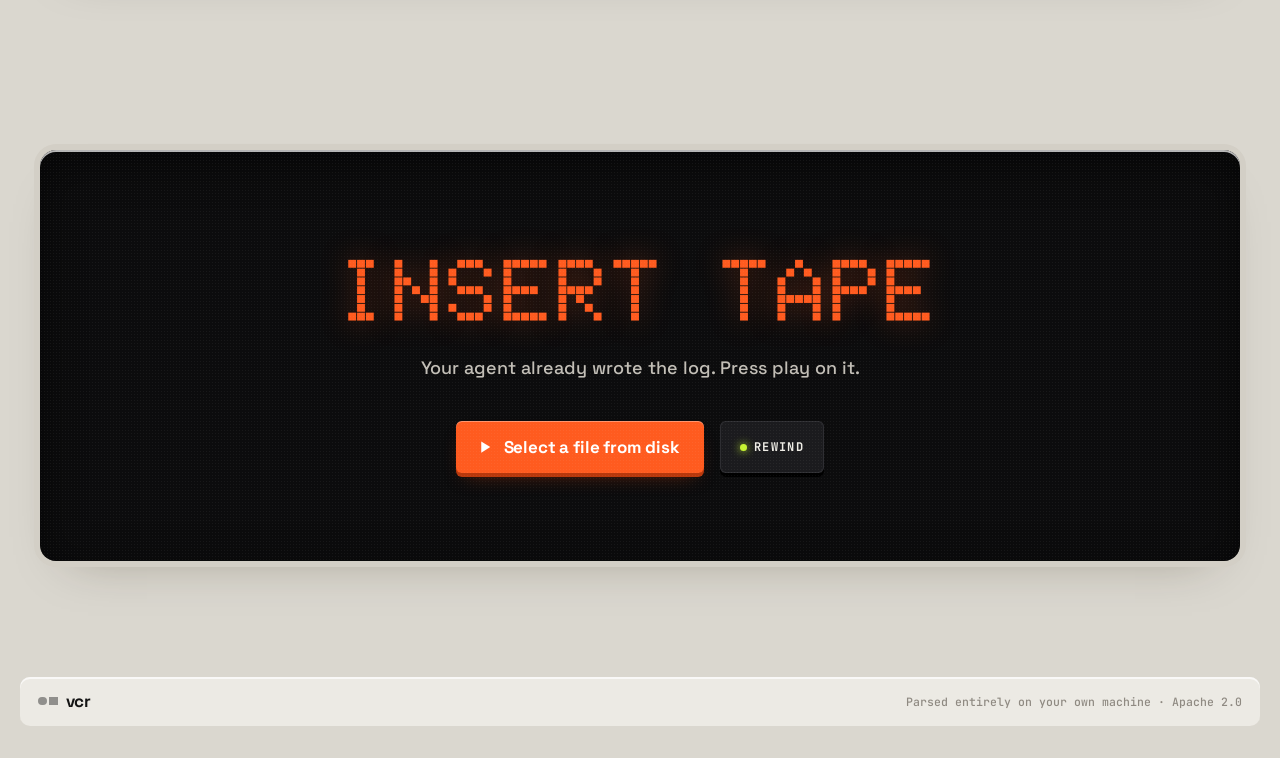
==== commit f1551731: "Homepage CTA redesign: holo sticker, primary studio link, drop GitHub - Add a circular holographic s" ====
--- a/index.html
+++ b/index.html
@@ -29,14 +29,12 @@
     <a class="seg-btn" href="#faq">FAQ</a>
   </nav>
   <span class="grow"></span>
-  <a class="mini-key" href="https://github.com/jalonsogo/VCR" aria-label="GitHub repository" title="GitHub">
-    <svg viewBox="0 0 24 24" class="fill"><path d="M12 .5a11.5 11.5 0 0 0-3.64 22.41c.58.1.79-.25.79-.56v-2c-3.2.7-3.88-1.37-3.88-1.37-.52-1.33-1.28-1.69-1.28-1.69-1.05-.72.08-.7.08-.7 1.16.08 1.77 1.19 1.77 1.19 1.03 1.77 2.7 1.26 3.36.96.1-.75.4-1.26.73-1.55-2.55-.29-5.24-1.28-5.24-5.69 0-1.26.45-2.28 1.19-3.09-.12-.29-.52-1.46.11-3.05 0 0 .97-.31 3.17 1.18a11 11 0 0 1 5.77 0c2.2-1.49 3.17-1.18 3.17-1.18.63 1.59.23 2.76.11 3.05.74.81 1.19 1.83 1.19 3.09 0 4.42-2.69 5.39-5.26 5.68.41.36.78 1.06.78 2.14v3.17c0 .31.21.67.8.56A11.5 11.5 0 0 0 12 .5z"/></svg>
-  </a>
   <button class="mini-key theme-key" id="btnTheme" aria-label="Toggle theme" title="Toggle theme (T)">
     <svg class="i-sun" viewBox="0 0 24 24"><circle cx="12" cy="12" r="4.5"/><path d="M12 2v2.5M12 19.5V22M2 12h2.5M19.5 12H22M4.9 4.9l1.8 1.8M17.3 17.3l1.8 1.8M4.9 19.1l1.8-1.8M17.3 6.7l1.8-1.8"/></svg>
     <svg class="i-moon" viewBox="0 0 24 24"><path d="M20 14.5A8 8 0 0 1 9.5 4a8 8 0 1 0 10.5 10.5z"/></svg>
   </button>
-  <a class="cta-key sm" href="player.html" data-open-tape>Load from disk</a>
+  <a class="cta-key sm js-go-link" href="exp/deck-studio.html?demo=orbit-watch">Open in studio</a>
+  <a class="tog-key" href="player.html" data-open-tape>Select from disk</a>
 </header>
 
 <main id="top">
@@ -54,23 +52,13 @@
       </h1>
       <p class="lede">Going YOLO doesn't need to be blind. Drop in the session log your agent already wrote and replay every prompt, tool call, token and dollar, on its own clock, on a timeline you can scrub, with every error marked where it happened.</p>
       <div class="cta-row">
-        <a class="cta-key" href="player.html" data-open-tape>
-          <svg viewBox="0 0 24 24"><path d="M7 4.5v15l12-7.5z"/></svg>Load from disk
+        <!-- always points at whatever tape is loaded right now — a demo, or one dropped in (cartridge.js keeps it current) -->
+        <a class="cta-key js-go-link" id="go" href="exp/deck-studio.html?demo=orbit-watch">
+          <svg viewBox="0 0 24 24"><path d="M7 4.5v15l12-7.5z"/></svg>Open in studio
         </a>
-        <div class="info-menu">
-          <button class="mini-key" id="fileLocBtn" aria-haspopup="true" aria-expanded="false" aria-controls="fileLocPop" aria-label="Where to find your session logs" title="Where to find your session logs">
-            <svg viewBox="0 0 24 24"><circle cx="12" cy="12" r="9" fill="none" stroke="currentColor" stroke-width="1.6"/><path d="M12 11v5.3M12 7.6v.01" stroke="currentColor" stroke-width="1.8" stroke-linecap="round"/></svg>
-          </button>
-          <div class="info-pop" id="fileLocPop" role="group" aria-label="Where to find your session logs" hidden>
-            <p class="info-pop-h">Your tapes live here</p>
-            <ul class="os-paths">
-              <li><b>macOS</b> <code>/Users/you/.claude/projects/</code></li>
-              <li><b>Linux</b> <code>/home/you/.claude/projects/</code></li>
-              <li><b>Windows</b> <code>C:\Users\you\.claude\projects\</code></li>
-            </ul>
-            <p class="info-pop-note">Browsers can&rsquo;t open the file picker to a folder for you &mdash; paste one of these into its address bar once it&rsquo;s open, or just drop the file anywhere on this page.</p>
-          </div>
-        </div>
+        <a class="tog-key big" href="player.html" data-open-tape>
+          <svg viewBox="0 0 24 24" fill="none" stroke="currentColor" stroke-width="1.8" stroke-linejoin="round"><path d="M6 3.5h8l4 4v13a1 1 0 0 1-1 1H6a1 1 0 0 1-1-1v-16a1 1 0 0 1 1-1z"/><path d="M14 3.5v4h4"/></svg>Select a file from disk
+        </a>
         <!-- the demo deck's transport and speed, small, beside the main action (cartridge.js finds them by id) -->
         <div class="cart-keys" role="group" aria-label="Play the demo tape">
       <div class="keys">
@@ -97,6 +85,20 @@
       <canvas id="cv" aria-label="A 3D data cartridge holding a demo session. Drag to turn it."></canvas>
       <p class="cart-hint">Drag to turn · double-click to face it</p>
       <p class="cart-fallback"><span>This browser can&rsquo;t draw 3D. <a href="player.html">Open the player</a> instead.</span></p>
+      <!-- a foil sticker, like the ones on the cartridge itself: drop a tape anywhere on the page (landing.js).
+           A badge at rest; hover or focus stretches it into a card with the rest of the pitch and a link out. -->
+      <div class="holo-sticker" tabindex="0">
+        <span class="holo-shine" aria-hidden="true"></span>
+        <span class="holo-badge" aria-hidden="true">
+          <svg viewBox="0 0 24 24" fill="none" stroke="currentColor" stroke-width="2" stroke-linecap="round" stroke-linejoin="round"><path d="M12 3.5v12.5"/><path d="M7 11l5 5 5-5"/><path d="M4.5 19.5h15"/></svg>
+          <b>DROP</b>
+        </span>
+        <span class="holo-detail">
+          <b>Drag &amp; drop a .jsonl tape</b>
+          <span>anywhere on this page</span>
+          <a class="holo-find" href="#faq-paths">Where do I find one? ↗</a>
+        </span>
+      </div>
     </figure>
   </section>
 
@@ -227,7 +229,7 @@
         <summary>Which coding agents are supported?<i class="pm" aria-hidden="true"></i></summary>
         <div class="ans"><p>Claude Code today. OpenAI Codex is experimental; Gemini CLI, Cursor, GitHub Copilot and Kiro are next. The session format each of them writes is public, so adding a reader for one is a parser, not a rewrite.</p></div>
       </details>
-      <details>
+      <details id="faq-paths">
         <summary>Where does it find my session logs?<i class="pm" aria-hidden="true"></i></summary>
         <div class="ans">
           <p>It doesn't go looking. You hand it one. Claude Code writes each session as a <code>.jsonl</code> file under <code>~/.claude/projects/</code>, one subfolder per project, named for the session:</p>
@@ -243,10 +245,6 @@
         <summary>Do I need to install anything?<i class="pm" aria-hidden="true"></i></summary>
         <div class="ans"><p>Not to use the deck: that's just a browser tab. A CLI is also there if you'd rather stay in the terminal: <code>vcr ls</code>, <code>stats</code>, <code>replay</code> and <code>watch</code>.</p></div>
       </details>
-      <details>
-        <summary>Is VCR open source?<i class="pm" aria-hidden="true"></i></summary>
-        <div class="ans"><p>Yes, <a href="https://github.com/jalonsogo/VCR/blob/main/LICENSE">Apache 2.0</a>. The source, the parser and this page are all on <a href="https://github.com/jalonsogo/VCR">GitHub</a>.</p></div>
-      </details>
     </div>
   </section>
 
@@ -256,7 +254,7 @@
       <p class="dot outro-big">INSERT TAPE</p>
       <p>Your agent already wrote the log. Press play on it.</p>
       <div class="cta-row center">
-        <a class="cta-key" href="player.html" data-open-tape><svg viewBox="0 0 24 24"><path d="M7 4.5v15l12-7.5z"/></svg>Load from disk</a>
+        <a class="cta-key" href="player.html" data-open-tape><svg viewBox="0 0 24 24"><path d="M7 4.5v15l12-7.5z"/></svg>Select a file from disk</a>
         <a class="tog-key big" href="#top"><i class="led on"></i>REWIND</a>
       </div>
     </div>
@@ -273,6 +271,14 @@
 <div class="toast dot" id="toast" role="status"></div>
 <!-- the hero's transport controls dock here once it scrolls out of view (landing.js) -->
 <div class="bottom-bar" id="bottomBar"></div>
+<!-- shown full-screen while dragging a file over the page (landing.js) -->
+<div class="drop-overlay" id="dropOverlay" aria-hidden="true">
+  <div class="drop-frame">
+    <svg viewBox="0 0 24 24" class="drop-icon"><path d="M12 3v13.5"/><path d="M6 12l6 6 6-6"/><path d="M4 20.5h16"/></svg>
+    <b>Drop it anywhere</b>
+    <span>Your .jsonl tape loads straight into the deck above</span>
+  </div>
+</div>
 
 <script src="vendor/three.min.js"></script>
 <script src="landing.js"></script>
--- a/landing.css
+++ b/landing.css
@@ -145,6 +145,7 @@
   transition: transform .07s, box-shadow .07s, color .15s;
 }
 .tog-key:active, .tog-key.down { transform: translateY(2px); box-shadow: 0 1px 0 var(--key-lip), inset 0 1px 0 var(--key-hi); }
+.tog-key svg { width: 16px; height: 16px; flex: none; }
 .tog-key.sm { height: 24px; padding: 0 9px; font-size: 9.5px; }
 .tog-key.big { height: 52px; padding: 0 20px; font-size: 12px; box-shadow: 0 4px 0 var(--key-lip), 0 8px 14px -8px rgba(0,0,0,.4), inset 0 1px 0 var(--key-hi); }
 .tog-key.big:active { transform: translateY(3px); box-shadow: 0 1px 0 var(--key-lip), inset 0 1px 0 var(--key-hi); }
@@ -161,6 +162,19 @@
 }
 .cta-key svg { width: 18px; height: 18px; fill: currentColor; }
 .cta-key:active { transform: translateY(3px); box-shadow: 0 1px 0 #B8380C, inset 0 1px 0 rgba(255,255,255,.35); }
+/* any "open in studio" key (.js-go-link) pulses in the tape's own colour while it plays (cartridge.js
+   toggles .playing on each and sets --c) — the same glow player.html's .go key already has, layered on
+   the key's 3D lip. A page can have more than one of these (index.html: hero and top bar). */
+.cta-key.playing {
+  animation: cta-glow 1.6s ease-in-out infinite;
+  box-shadow: 0 4px 0 #B8380C, 0 10px 20px -10px rgba(184, 56, 12, .6), inset 0 1px 0 rgba(255,255,255,.35),
+    0 0 0 3px color-mix(in srgb, var(--c) 70%, transparent), 0 0 26px 4px color-mix(in srgb, var(--c) 55%, transparent);
+}
+@keyframes cta-glow {
+  50% { box-shadow: 0 4px 0 #B8380C, 0 10px 20px -10px rgba(184, 56, 12, .6), inset 0 1px 0 rgba(255,255,255,.35),
+    0 0 0 3px color-mix(in srgb, var(--c) 40%, transparent), 0 0 12px 0 color-mix(in srgb, var(--c) 30%, transparent); }
+}
+@media (prefers-reduced-motion: reduce) { .cta-key.playing { animation: none; } }
 .cta-key.sm { height: 36px; padding: 0 14px; font-size: 13.5px; box-shadow: 0 3px 0 #B8380C, inset 0 1px 0 rgba(255,255,255,.35); }
 
 /* ---------- top bar ---------- */
@@ -211,6 +225,48 @@
 /* the drag hint only while the pointer is over the cartridge: one less line of small text in the hero */
 .hero .hero-cart .cart-hint { opacity: 0; transition: opacity .25s; }
 .hero .hero-cart:hover .cart-hint, .hero .hero-cart:focus-within .cart-hint { opacity: 1; }
+
+/* a foil sticker on the cartridge, like a holographic authenticity seal: a circular badge at rest (icon +
+   DROP), that stretches into a card with the rest of the pitch and a link to the FAQ's OS paths on hover or
+   focus (landing.js drops a tape anywhere on the page). The rainbow is a spinning conic gradient (@property
+   makes the angle animate smoothly) under a diagonal gloss sweep, like foil catching the light. */
+@property --holo-a { syntax: '<angle>'; inherits: false; initial-value: 0deg; }
+.holo-sticker {
+  position: absolute; top: 20px; left: 20px; z-index: 5; width: 92px; height: 92px; padding: 0;
+  border-radius: 50%; overflow: hidden; cursor: pointer; transform: rotate(-6deg);
+  background: conic-gradient(from var(--holo-a), #ff9a6b, #ffd36b, #8affc1, #6bc8ff, #c58bff, #ff6bb0, #ff9a6b);
+  box-shadow: 0 10px 24px -10px rgba(0,0,0,.5), inset 0 0 0 3px rgba(255,255,255,.55), inset 0 0 14px rgba(0,0,0,.15);
+  animation: holo-spin 5s linear infinite;
+  transition: width .32s var(--ease-out), height .32s var(--ease-out), border-radius .32s var(--ease-out), transform .32s var(--ease-out);
+}
+.holo-sticker:hover, .holo-sticker:focus-within { width: 236px; height: 150px; border-radius: 20px; transform: rotate(0deg); }
+.holo-shine {
+  position: absolute; inset: -40%; pointer-events: none;
+  background: linear-gradient(115deg, transparent 35%, rgba(255,255,255,.85) 48%, rgba(255,255,255,.2) 52%, transparent 65%);
+  background-size: 220% 220%; mix-blend-mode: overlay; animation: holo-shine 3.2s ease-in-out infinite;
+}
+.holo-badge {
+  position: absolute; inset: 0; display: flex; flex-direction: column; align-items: center; justify-content: center; gap: 2px;
+  color: #18181a; transition: opacity .2s;
+}
+.holo-badge svg { width: 20px; height: 20px; }
+.holo-badge b { font: 700 10.5px/1 var(--f-mono); letter-spacing: .06em; }
+.holo-sticker:hover .holo-badge, .holo-sticker:focus-within .holo-badge { opacity: 0; }
+.holo-detail {
+  position: absolute; inset: 0; display: flex; flex-direction: column; justify-content: center; gap: 4px; padding: 18px 20px;
+  color: #18181a; text-align: left; opacity: 0; transition: opacity .2s;
+}
+.holo-detail b { font: 700 13px/1.3 var(--f-ui); }
+.holo-detail span { font: 500 11.5px/1.3 var(--f-mono); color: rgba(24,24,26,.75); }
+.holo-find { margin-top: 2px; font: 700 10.5px var(--f-mono); color: #18181a; text-decoration: underline; text-decoration-color: rgba(24,24,26,.4); text-underline-offset: 2px; }
+.holo-sticker:hover .holo-detail, .holo-sticker:focus-within .holo-detail { opacity: 1; transition-delay: .1s; }
+@keyframes holo-spin { to { --holo-a: 360deg; } }
+@keyframes holo-shine { 0%, 100% { background-position: 0% 0%; } 50% { background-position: 100% 100%; } }
+@media (prefers-reduced-motion: reduce) {
+  .holo-sticker { animation: none; transform: rotate(-6deg); }
+  .holo-sticker:hover, .holo-sticker:focus-within { transform: rotate(0deg); }
+  .holo-shine { animation: none; }
+}
 html, body { overflow-x: clip; }   /* the bleed never adds a sideways scroll */
 .hero-deck { padding: 0 0 clamp(32px, 5vw, 64px); }
 .hero-deck .deck { margin: 0; max-width: none; }   /* as wide as the hero above it */
@@ -233,19 +289,7 @@
 .cta-row { display: flex; flex-wrap: wrap; align-items: center; gap: 16px; }
 .cta-row.center { justify-content: center; }
 
-/* "where are my tapes": an (i) key beside "Load from disk" that opens a little panel with the OS paths —
-   browsers won't let a page point the file picker at a folder, so this is the next best thing */
-.info-menu { position: relative; }
-.info-pop {
-  position: absolute; z-index: 30; top: calc(100% + 10px); left: 0; width: 300px; padding: 16px;
-  border-radius: var(--r-3); background: var(--body); box-shadow: 0 18px 36px -14px rgba(0,0,0,.45), 0 0 0 1px var(--line), inset 0 1px 0 rgba(255,255,255,.45);
-}
-.info-pop[hidden] { display: none; }
-.info-pop-h { margin: 0 0 10px; font: 700 13px var(--f-ui); color: var(--ink); }
-.info-pop .os-paths { font: 500 12.5px var(--f-mono); color: var(--ink-2); }
-.info-pop-note { margin: 10px 0 0; font-size: 12.5px; line-height: 1.5; color: var(--ink-3); }
-
-/* the demo deck's transport and speed, small, beside "Load from disk" (the keys from cartridge.css, scaled down) */
+/* the demo deck's transport and speed, small, beside "Select a file from disk" (the keys from cartridge.css, scaled down) */
 .cart-keys { display: inline-flex; align-items: center; gap: 6px; height: 52px; padding: 0 10px; border-radius: var(--r-3); background: var(--body); box-shadow: var(--shadow), inset 0 1px 0 rgba(255,255,255,.45); }
 .cart-keys .t-sep { flex: none; width: 1px; height: 30px; background: var(--line-2); margin: 0 2px; }
 /* the same controls, docked at the bottom of the screen once the hero's own copy scrolls out of view */
@@ -405,13 +449,27 @@
 
 .alt-tag { position: fixed; left: 12px; bottom: 10px; z-index: 60; pointer-events: none; font: 600 10.5px var(--f-mono); color: var(--hw-fg-3); background: var(--hw-bg); padding: 4px 8px; border-radius: var(--r-1); opacity: .85; }
 .toast { position: fixed; left: 50%; bottom: 24px; z-index: 70; transform: translate(-50%, 20px); opacity: 0; pointer-events: none; padding: 10px 16px; border-radius: var(--r-2); background: var(--hw-bg); color: var(--c-bash); font-size: 15px; box-shadow: 0 0 0 3px var(--bezel), 0 16px 30px -10px rgba(0,0,0,.5); transition: opacity .2s, transform .2s var(--ease-out); }
-.drop-over::after {
-  content: 'Drop a .jsonl session log to play it'; position: fixed; inset: 0; z-index: 999;
-  display: flex; align-items: center; justify-content: center;
-  background: color-mix(in srgb, var(--body) 85%, transparent); backdrop-filter: blur(2px);
-  font: 700 20px var(--f-mono); color: var(--ink); pointer-events: none;
-}
 .toast.show { opacity: 1; transform: translate(-50%, 0); }
+
+/* the full-page drop target: a dashed, holographic-rimmed frame with a bouncing arrow, not just a line of text */
+.drop-overlay {
+  position: fixed; inset: 0; z-index: 999; display: flex; align-items: center; justify-content: center; padding: 28px;
+  background: color-mix(in srgb, var(--body) 80%, transparent); backdrop-filter: blur(3px);
+  opacity: 0; pointer-events: none; transition: opacity .15s;
+}
+.drop-overlay.on { opacity: 1; }
+.drop-frame {
+  position: relative; width: 100%; height: 100%; max-width: 1100px; display: flex; flex-direction: column; align-items: center; justify-content: center; gap: 10px;
+  border-radius: 28px; border: 3px dashed transparent;
+  background: linear-gradient(var(--body), var(--body)) padding-box,
+    conic-gradient(from var(--holo-a, 0deg), #ff9a6b, #ffd36b, #8affc1, #6bc8ff, #c58bff, #ff6bb0, #ff9a6b) border-box;
+  animation: holo-spin 5s linear infinite;
+}
+.drop-icon { width: 54px; height: 54px; fill: none; stroke: var(--orange); stroke-width: 1.6; stroke-linecap: round; stroke-linejoin: round; animation: drop-bounce 1.1s ease-in-out infinite; }
+.drop-frame b { font: 700 24px var(--f-ui); color: var(--ink); }
+.drop-frame span { font: 500 14px var(--f-mono); color: var(--ink-3); }
+@keyframes drop-bounce { 0%, 100% { transform: translateY(0); } 50% { transform: translateY(8px); } }
+@media (prefers-reduced-motion: reduce) { .drop-frame, .drop-icon { animation: none; } }
 
 /* ---------- responsive ---------- */
 @media (max-width: 1100px) {
--- a/cartridge.css
+++ b/cartridge.css
@@ -126,12 +126,12 @@
 }
 .go:active { transform: translateY(3px); box-shadow: 0 1px 0 var(--key-lip), inset 0 1px 0 var(--key-hi); }
 .go .led { width: 7px; height: 7px; border-radius: 50%; background: var(--line-2); transition: background-color .3s, box-shadow .3s; }
-.deck.playing .go { color: color-mix(in srgb, var(--c) 70%, var(--ink));
+.go.playing { color: color-mix(in srgb, var(--c) 70%, var(--ink));
   box-shadow: 0 4px 0 var(--key-lip), 0 0 0 1.5px color-mix(in srgb, var(--c) 70%, transparent), 0 0 22px 2px color-mix(in srgb, var(--c) 45%, transparent), inset 0 1px 0 var(--key-hi);
   animation: go-glow 1.6s ease-in-out infinite; }
-.deck.playing .go .led { background: var(--c); box-shadow: 0 0 8px var(--c), 0 0 2px var(--c); }
+.go.playing .led { background: var(--c); box-shadow: 0 0 8px var(--c), 0 0 2px var(--c); }
 @keyframes go-glow { 50% { box-shadow: 0 4px 0 var(--key-lip), 0 0 0 1.5px color-mix(in srgb, var(--c) 40%, transparent), 0 0 10px 0 color-mix(in srgb, var(--c) 25%, transparent), inset 0 1px 0 var(--key-hi); } }
-@media (prefers-reduced-motion: reduce) { .deck.playing .go { animation: none; } }
+@media (prefers-reduced-motion: reduce) { .go.playing { animation: none; } }
 /* phones: the play key already shows the state, so the screen drops it to make room for the clock */
 @media (max-width: 640px) {
   .controls { flex-wrap: wrap; justify-content: center; gap: 8px 12px; } .d5-knobwrap { margin-right: 0; }
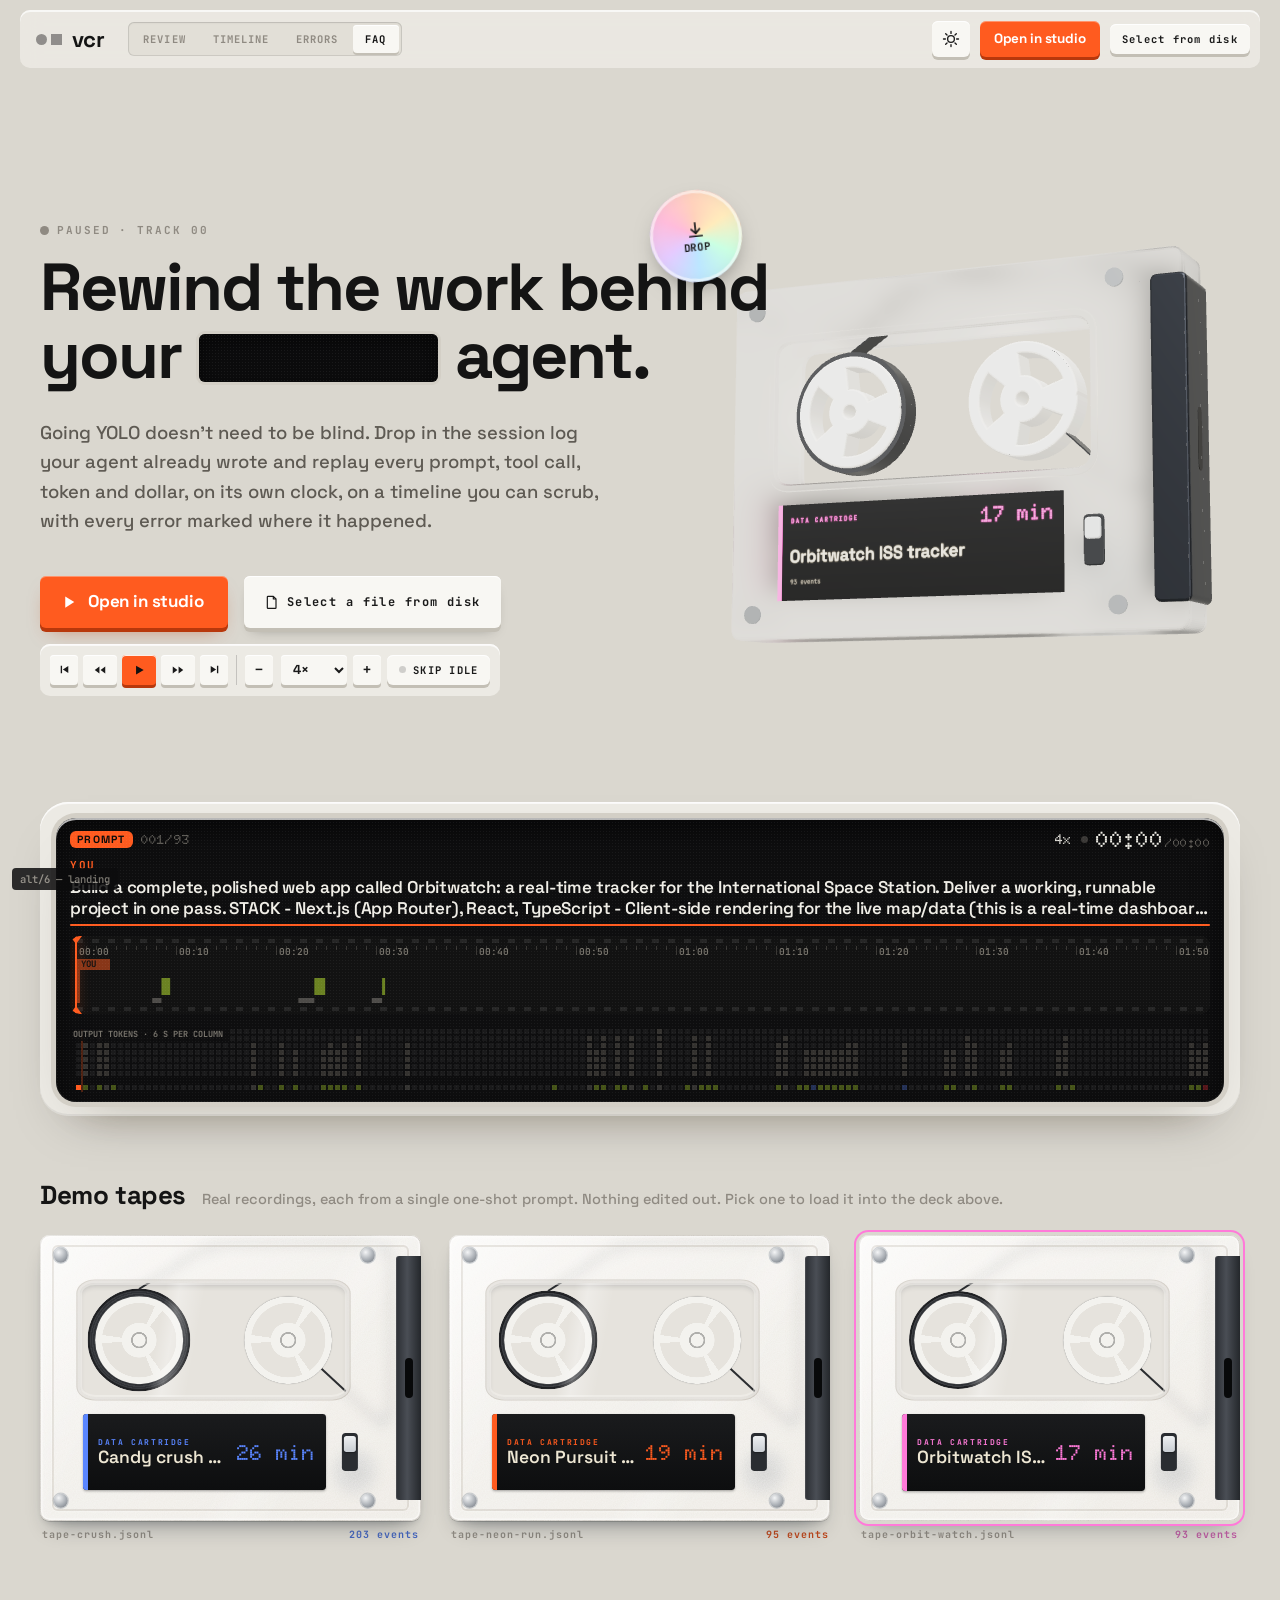
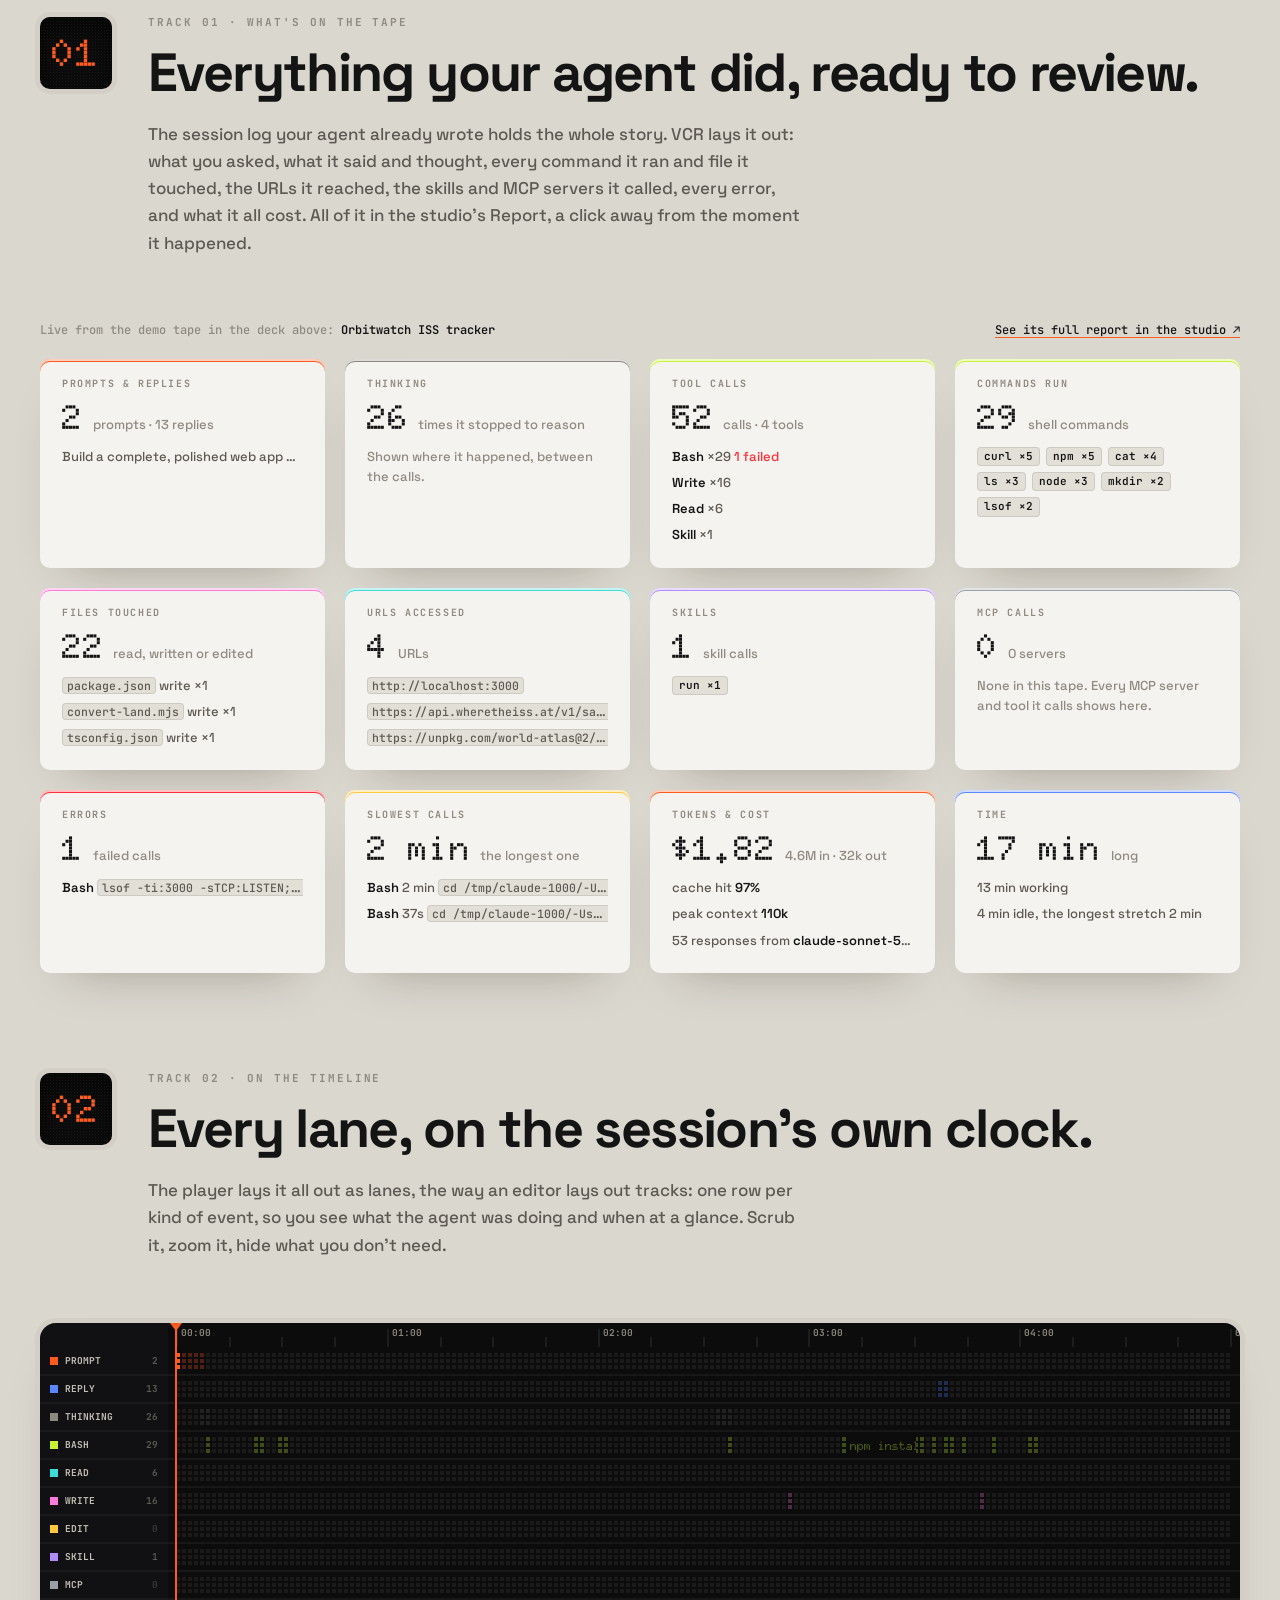
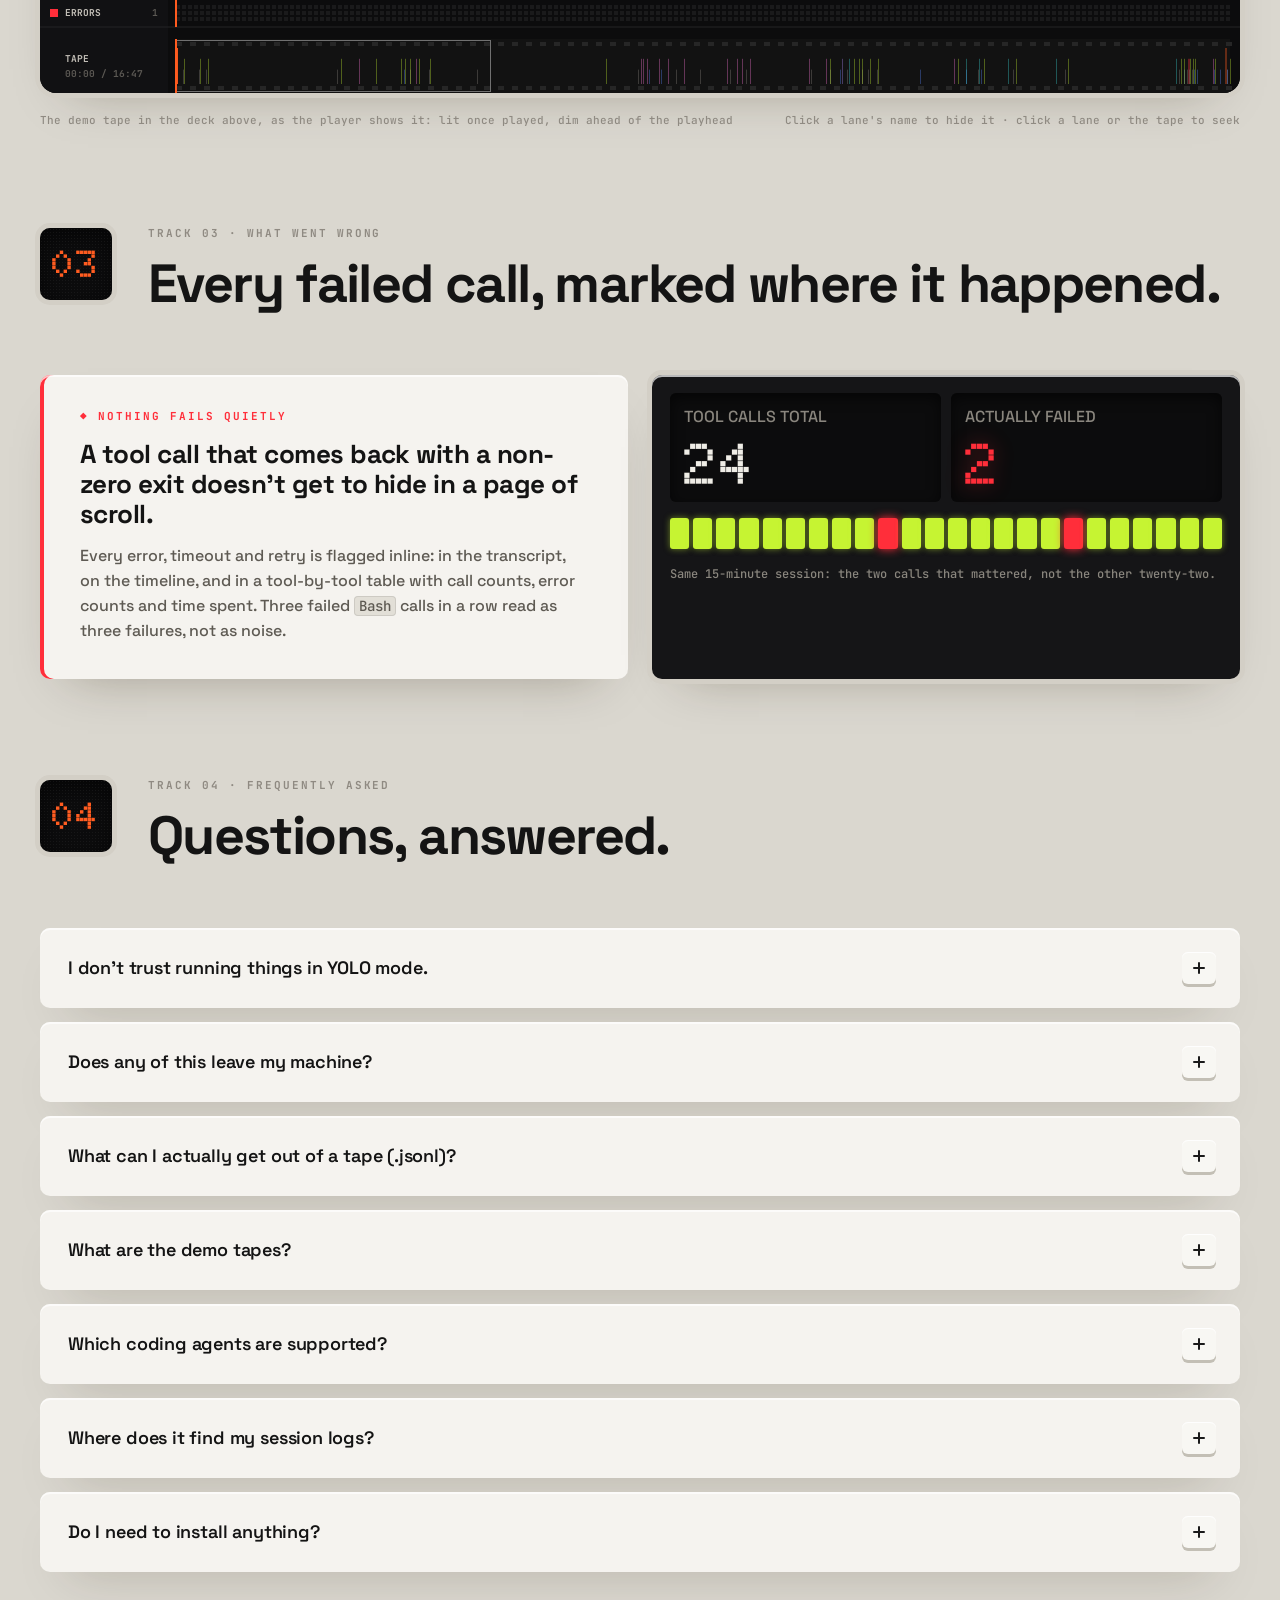
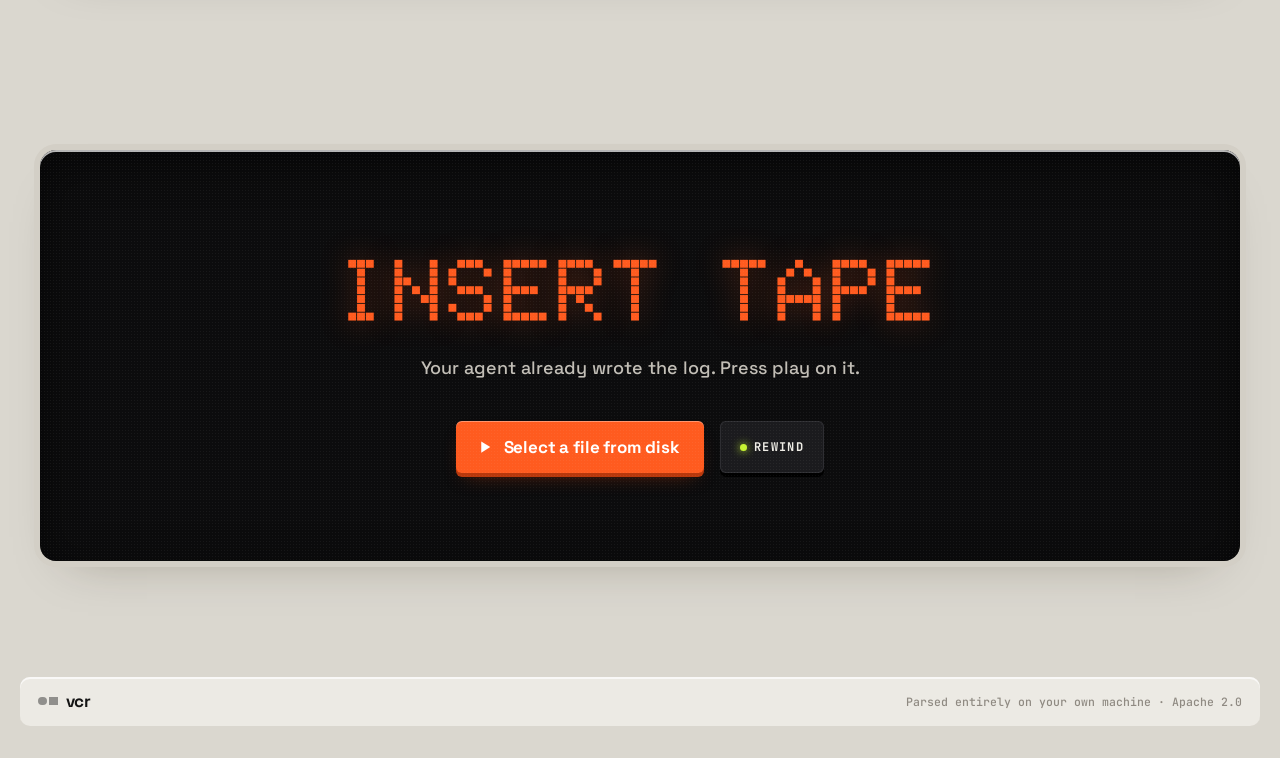
==== commit 63fcbeb8: "Rebuild the holo sticker with a real pointer-tracked holographic effect Replace the looping-animatio" ====
--- a/index.html
+++ b/index.html
@@ -86,13 +86,18 @@
       <p class="cart-hint">Drag to turn · double-click to face it</p>
       <p class="cart-fallback"><span>This browser can&rsquo;t draw 3D. <a href="player.html">Open the player</a> instead.</span></p>
       <!-- a foil sticker, like the ones on the cartridge itself: drop a tape anywhere on the page (landing.js).
-           A badge at rest; hover or focus stretches it into a card with the rest of the pitch and a link out. -->
-      <div class="holo-sticker" tabindex="0">
-        <span class="holo-shine" aria-hidden="true"></span>
-        <span class="holo-badge" aria-hidden="true">
-          <svg viewBox="0 0 24 24" fill="none" stroke="currentColor" stroke-width="2" stroke-linecap="round" stroke-linejoin="round"><path d="M12 3.5v12.5"/><path d="M7 11l5 5 5-5"/><path d="M4.5 19.5h15"/></svg>
-          <b>DROP</b>
-        </span>
+           A badge at rest, tilting and catching a rainbow shine as the pointer crosses it (landing.js sets
+           --holo-rx/ry/px/py/bx/by — the same pointer-tracked holo technique as poke-holo.simey.me's cards,
+           simplified to no dependency). Hover or focus also stretches it into a card with a link out. -->
+      <div class="holo-sticker" id="holoSticker" tabindex="0">
+        <div class="holo-rotator">
+          <span class="holo-badge" aria-hidden="true">
+            <svg viewBox="0 0 24 24" fill="none" stroke="currentColor" stroke-width="2" stroke-linecap="round" stroke-linejoin="round"><path d="M12 3.5v12.5"/><path d="M7 11l5 5 5-5"/><path d="M4.5 19.5h15"/></svg>
+            <b>DROP</b>
+          </span>
+          <span class="holo-shine" aria-hidden="true"></span>
+          <span class="holo-glare" aria-hidden="true"></span>
+        </div>
         <span class="holo-detail">
           <b>Drag &amp; drop a .jsonl tape</b>
           <span>anywhere on this page</span>
--- a/landing.css
+++ b/landing.css
@@ -226,34 +226,55 @@
 .hero .hero-cart .cart-hint { opacity: 0; transition: opacity .25s; }
 .hero .hero-cart:hover .cart-hint, .hero .hero-cart:focus-within .cart-hint { opacity: 1; }
 
-/* a foil sticker on the cartridge, like a holographic authenticity seal: a circular badge at rest (icon +
-   DROP), that stretches into a card with the rest of the pitch and a link to the FAQ's OS paths on hover or
-   focus (landing.js drops a tape anywhere on the page). The rainbow is a spinning conic gradient (@property
-   makes the angle animate smoothly) under a diagonal gloss sweep, like foil catching the light. */
+/* a foil sticker on the cartridge, like a holographic authenticity seal: a circular badge at rest, that
+   tilts and catches a rainbow shine + glare as the pointer crosses it — the same technique as the Pokémon
+   card effect at poke-holo.simey.me (simeydotme/pokemon-cards-css): a repeating rainbow gradient in
+   color-dodge for the "foil", a radial white glare in overlay for the glass, both positioned from pointer
+   coordinates landing.js writes to --holo-px/py/bx/by, plus a 3D tilt from --holo-rx/ry. Idle (no pointer,
+   or reduced motion) it still spins gently so it reads as holographic without needing to be touched.
+   Hover or focus also stretches the circle into a card with a link to the FAQ's OS paths. */
 @property --holo-a { syntax: '<angle>'; inherits: false; initial-value: 0deg; }
+@property --holo-rx { syntax: '<angle>'; inherits: false; initial-value: 0deg; }
+@property --holo-ry { syntax: '<angle>'; inherits: false; initial-value: 0deg; }
+@property --holo-px { syntax: '<percentage>'; inherits: false; initial-value: 50%; }
+@property --holo-py { syntax: '<percentage>'; inherits: false; initial-value: 50%; }
+@property --holo-bx { syntax: '<percentage>'; inherits: false; initial-value: 50%; }
+@property --holo-by { syntax: '<percentage>'; inherits: false; initial-value: 50%; }
 .holo-sticker {
-  position: absolute; top: 20px; left: 20px; z-index: 5; width: 92px; height: 92px; padding: 0;
-  border-radius: 50%; overflow: hidden; cursor: pointer; transform: rotate(-6deg);
+  position: absolute; top: 20px; left: -30px; z-index: 5; width: 92px; height: 92px; padding: 0;
+  border-radius: 50%; cursor: pointer; perspective: 500px; transform: rotate(-6deg);
+  transition: width .32s var(--ease-out), height .32s var(--ease-out), border-radius .32s var(--ease-out), transform .32s var(--ease-out);
+  transition-property: width, height, border-radius, transform, --holo-rx, --holo-ry, --holo-px, --holo-py, --holo-bx, --holo-by;
+}
+.holo-sticker:hover, .holo-sticker:focus-within { width: 236px; height: 150px; border-radius: 20px; transform: rotate(0deg); }
+.holo-rotator {
+  position: absolute; inset: 0; overflow: hidden; border-radius: inherit;
+  transform: rotateX(var(--holo-ry)) rotateY(var(--holo-rx)); transform-style: preserve-3d;
   background: conic-gradient(from var(--holo-a), #ff9a6b, #ffd36b, #8affc1, #6bc8ff, #c58bff, #ff6bb0, #ff9a6b);
   box-shadow: 0 10px 24px -10px rgba(0,0,0,.5), inset 0 0 0 3px rgba(255,255,255,.55), inset 0 0 14px rgba(0,0,0,.15);
   animation: holo-spin 5s linear infinite;
-  transition: width .32s var(--ease-out), height .32s var(--ease-out), border-radius .32s var(--ease-out), transform .32s var(--ease-out);
-}
-.holo-sticker:hover, .holo-sticker:focus-within { width: 236px; height: 150px; border-radius: 20px; transform: rotate(0deg); }
+}
+.holo-sticker:hover .holo-rotator, .holo-sticker:focus-within .holo-rotator { animation-play-state: paused; }
 .holo-shine {
-  position: absolute; inset: -40%; pointer-events: none;
-  background: linear-gradient(115deg, transparent 35%, rgba(255,255,255,.85) 48%, rgba(255,255,255,.2) 52%, transparent 65%);
-  background-size: 220% 220%; mix-blend-mode: overlay; animation: holo-shine 3.2s ease-in-out infinite;
-}
+  position: absolute; inset: 0; opacity: .55; mix-blend-mode: color-dodge; filter: brightness(1.1) contrast(1.6) saturate(1.4);
+  background-image: repeating-linear-gradient(110deg, #ff5b1f 0%, #ffd36b 12%, #8affc1 24%, #6bc8ff 36%, #c58bff 48%, #ff6bb0 60%, #ff5b1f 72%, #ffd36b 84%, #8affc1 96%, #ff5b1f 100%);
+  background-size: 250% 250%; background-position: var(--holo-bx) var(--holo-by); transition: opacity .25s;
+}
+.holo-glare {
+  position: absolute; inset: 0; opacity: 0; mix-blend-mode: overlay; transition: opacity .25s;
+  background: radial-gradient(circle at var(--holo-px) var(--holo-py), rgba(255,255,255,.95) 0%, rgba(255,255,255,.3) 35%, rgba(255,255,255,0) 70%);
+}
+.holo-sticker:hover .holo-shine, .holo-sticker:focus-within .holo-shine { opacity: .85; }
+.holo-sticker:hover .holo-glare, .holo-sticker:focus-within .holo-glare { opacity: 1; }
 .holo-badge {
-  position: absolute; inset: 0; display: flex; flex-direction: column; align-items: center; justify-content: center; gap: 2px;
-  color: #18181a; transition: opacity .2s;
+  position: absolute; inset: 0; z-index: 1; display: flex; flex-direction: column; align-items: center; justify-content: center; gap: 2px;
+  color: #18181a; transition: opacity .2s; transform: translateZ(2px);
 }
 .holo-badge svg { width: 20px; height: 20px; }
 .holo-badge b { font: 700 10.5px/1 var(--f-mono); letter-spacing: .06em; }
 .holo-sticker:hover .holo-badge, .holo-sticker:focus-within .holo-badge { opacity: 0; }
 .holo-detail {
-  position: absolute; inset: 0; display: flex; flex-direction: column; justify-content: center; gap: 4px; padding: 18px 20px;
+  position: absolute; inset: 0; z-index: 2; display: flex; flex-direction: column; justify-content: center; gap: 4px; padding: 18px 20px;
   color: #18181a; text-align: left; opacity: 0; transition: opacity .2s;
 }
 .holo-detail b { font: 700 13px/1.3 var(--f-ui); }
@@ -261,11 +282,10 @@
 .holo-find { margin-top: 2px; font: 700 10.5px var(--f-mono); color: #18181a; text-decoration: underline; text-decoration-color: rgba(24,24,26,.4); text-underline-offset: 2px; }
 .holo-sticker:hover .holo-detail, .holo-sticker:focus-within .holo-detail { opacity: 1; transition-delay: .1s; }
 @keyframes holo-spin { to { --holo-a: 360deg; } }
-@keyframes holo-shine { 0%, 100% { background-position: 0% 0%; } 50% { background-position: 100% 100%; } }
 @media (prefers-reduced-motion: reduce) {
   .holo-sticker { animation: none; transform: rotate(-6deg); }
   .holo-sticker:hover, .holo-sticker:focus-within { transform: rotate(0deg); }
-  .holo-shine { animation: none; }
+  .holo-rotator { animation: none; }
 }
 html, body { overflow-x: clip; }   /* the bleed never adds a sideways scroll */
 .hero-deck { padding: 0 0 clamp(32px, 5vw, 64px); }
